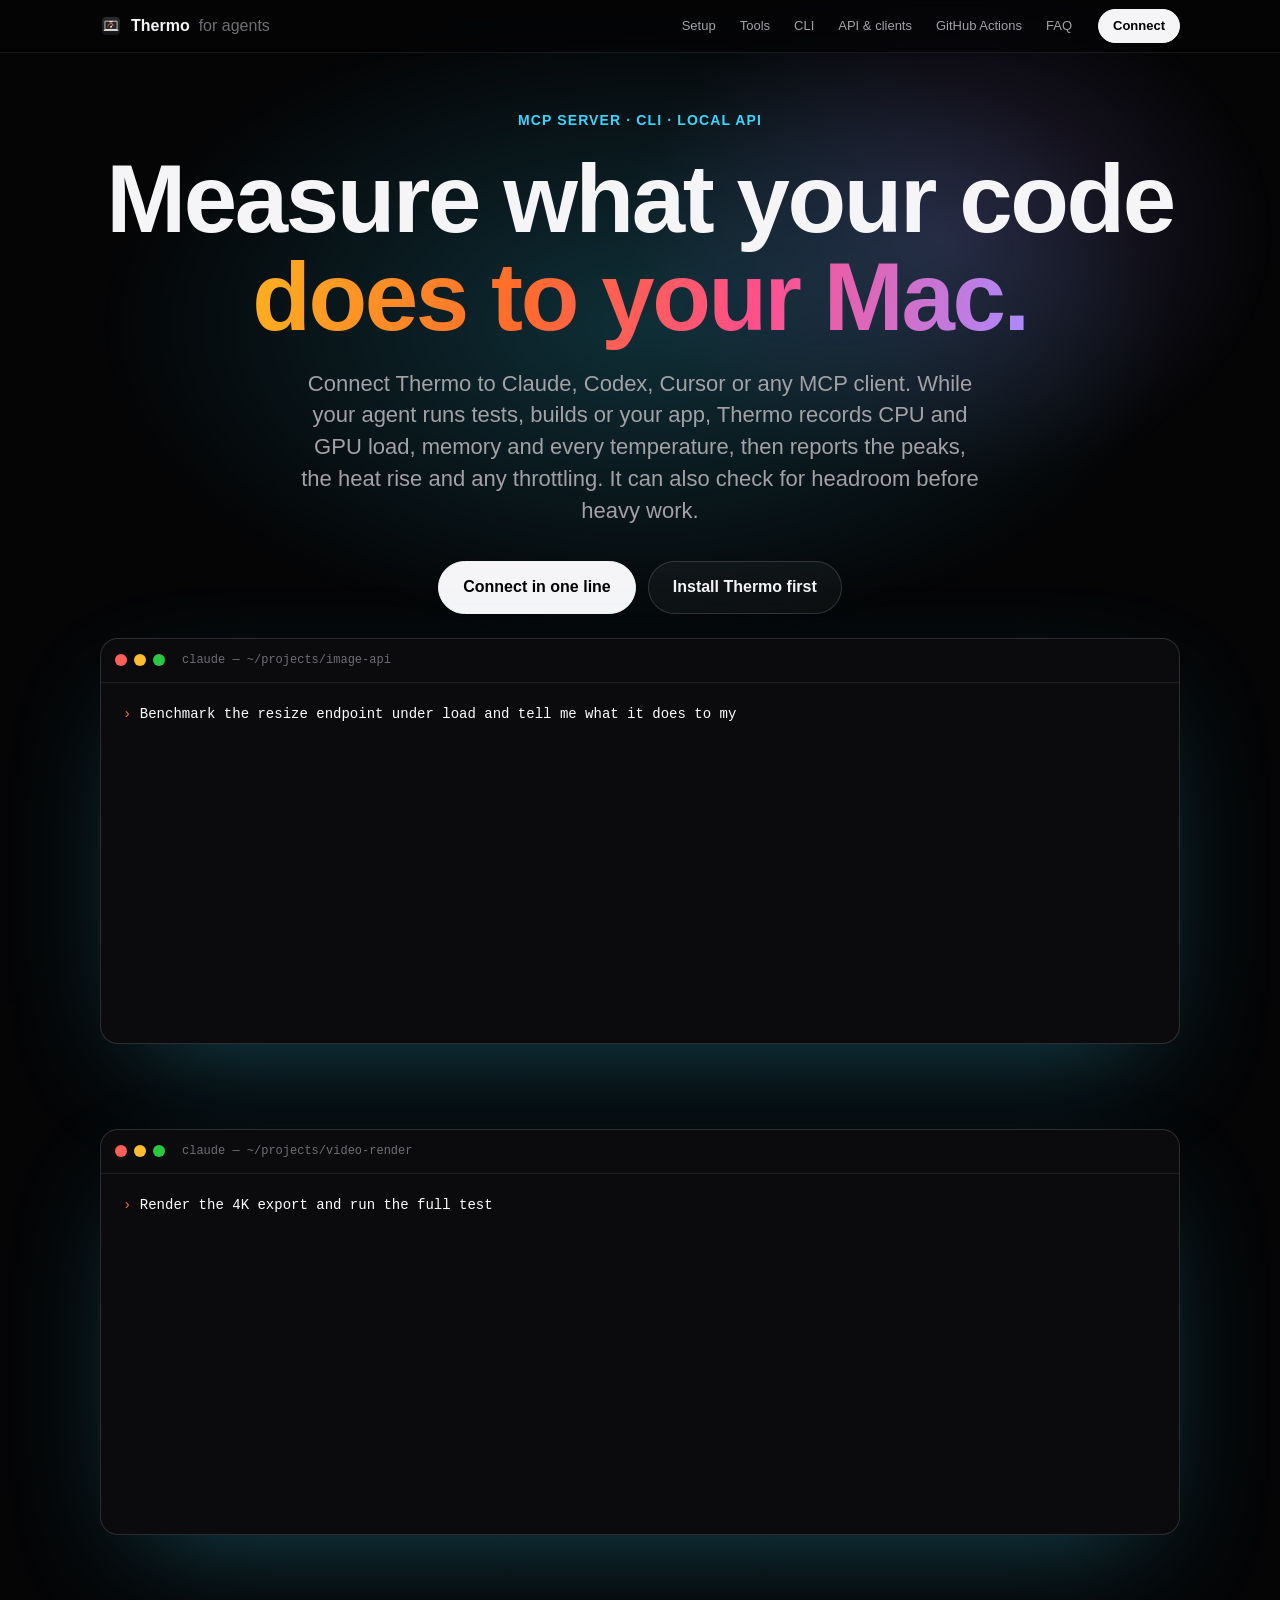
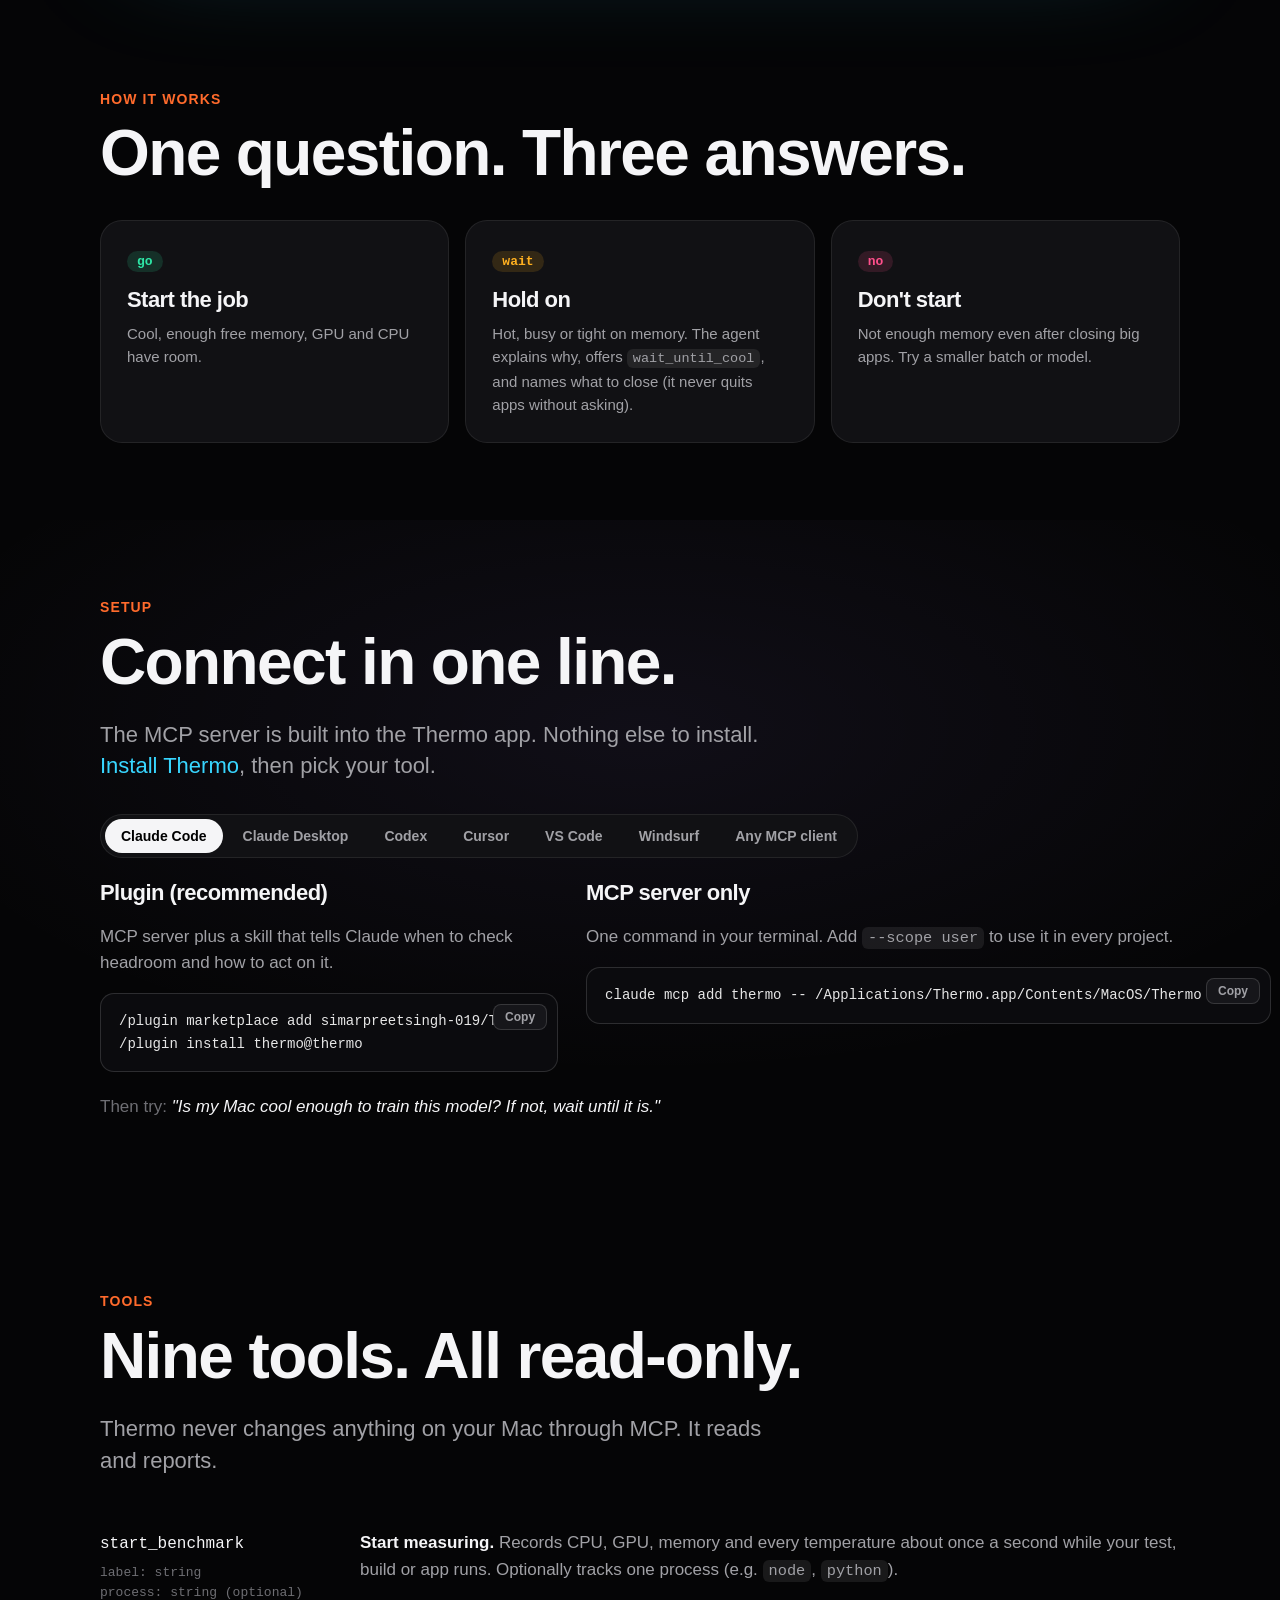
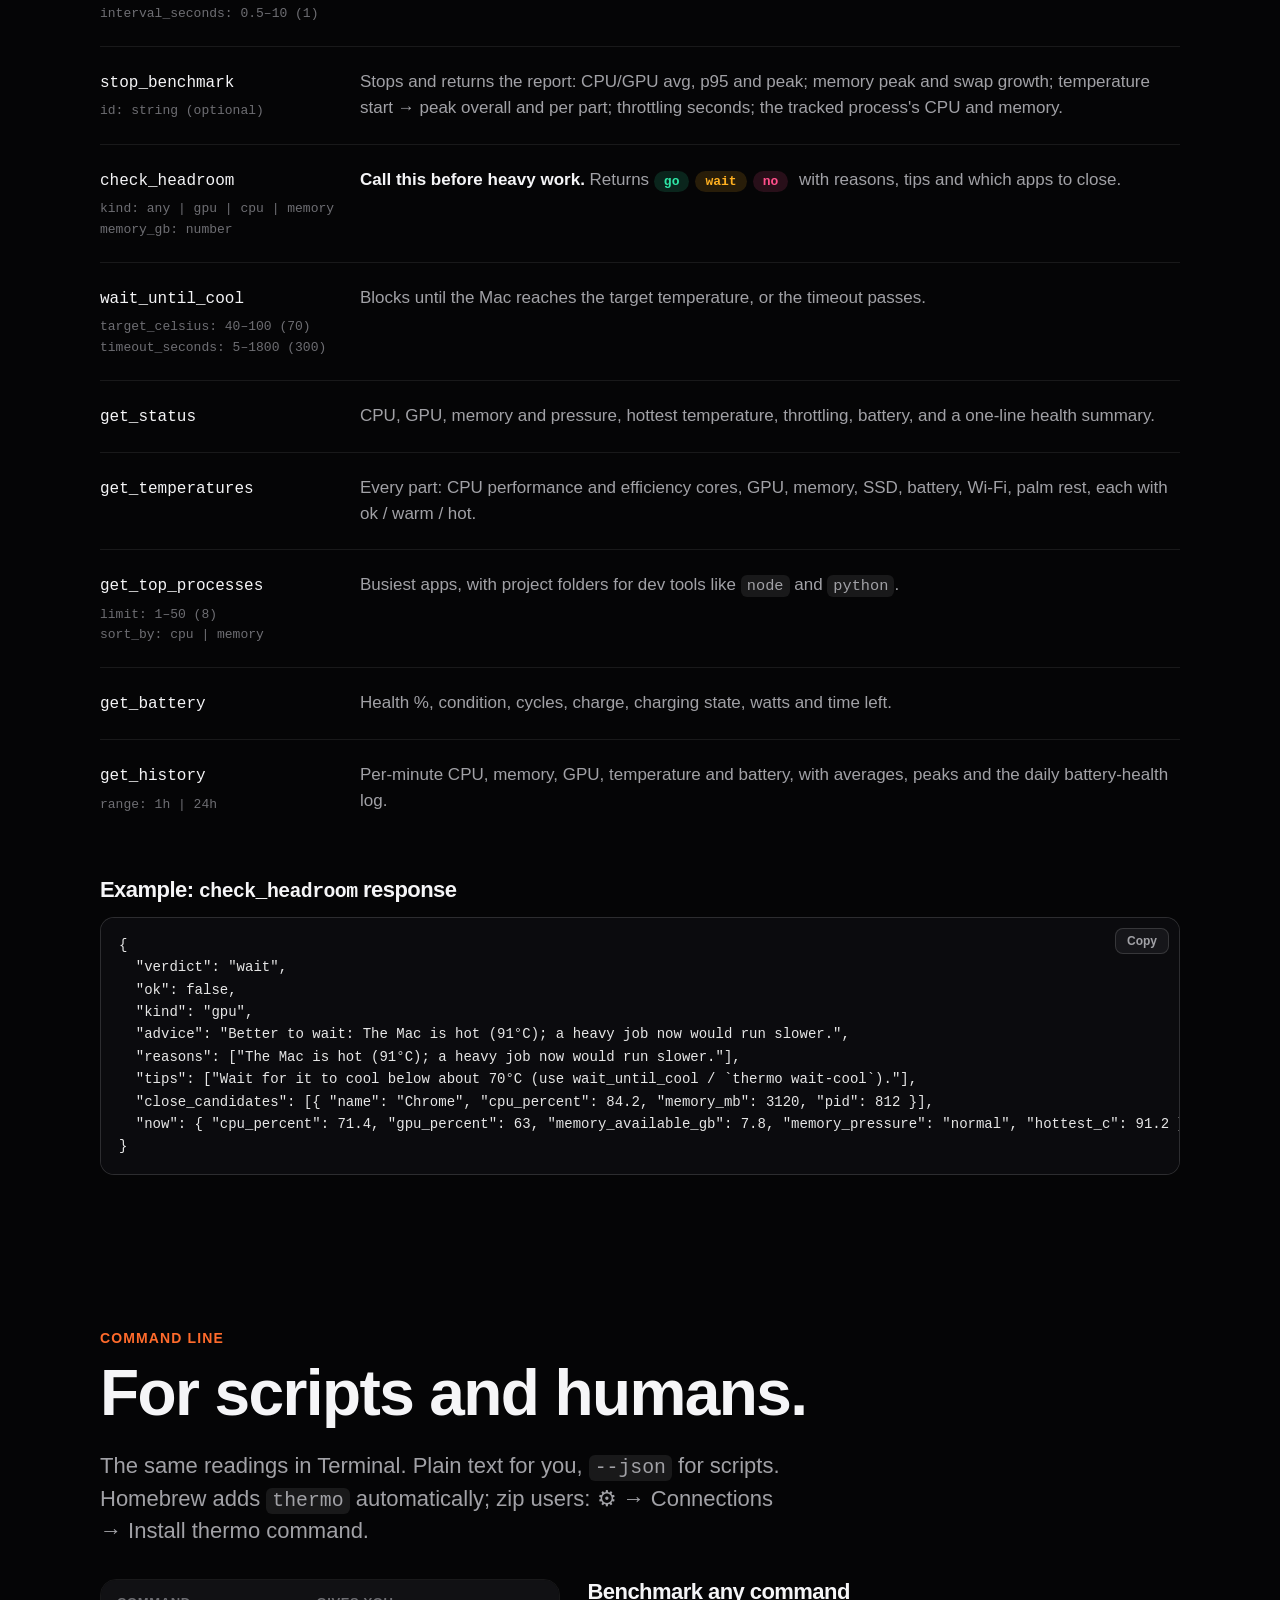
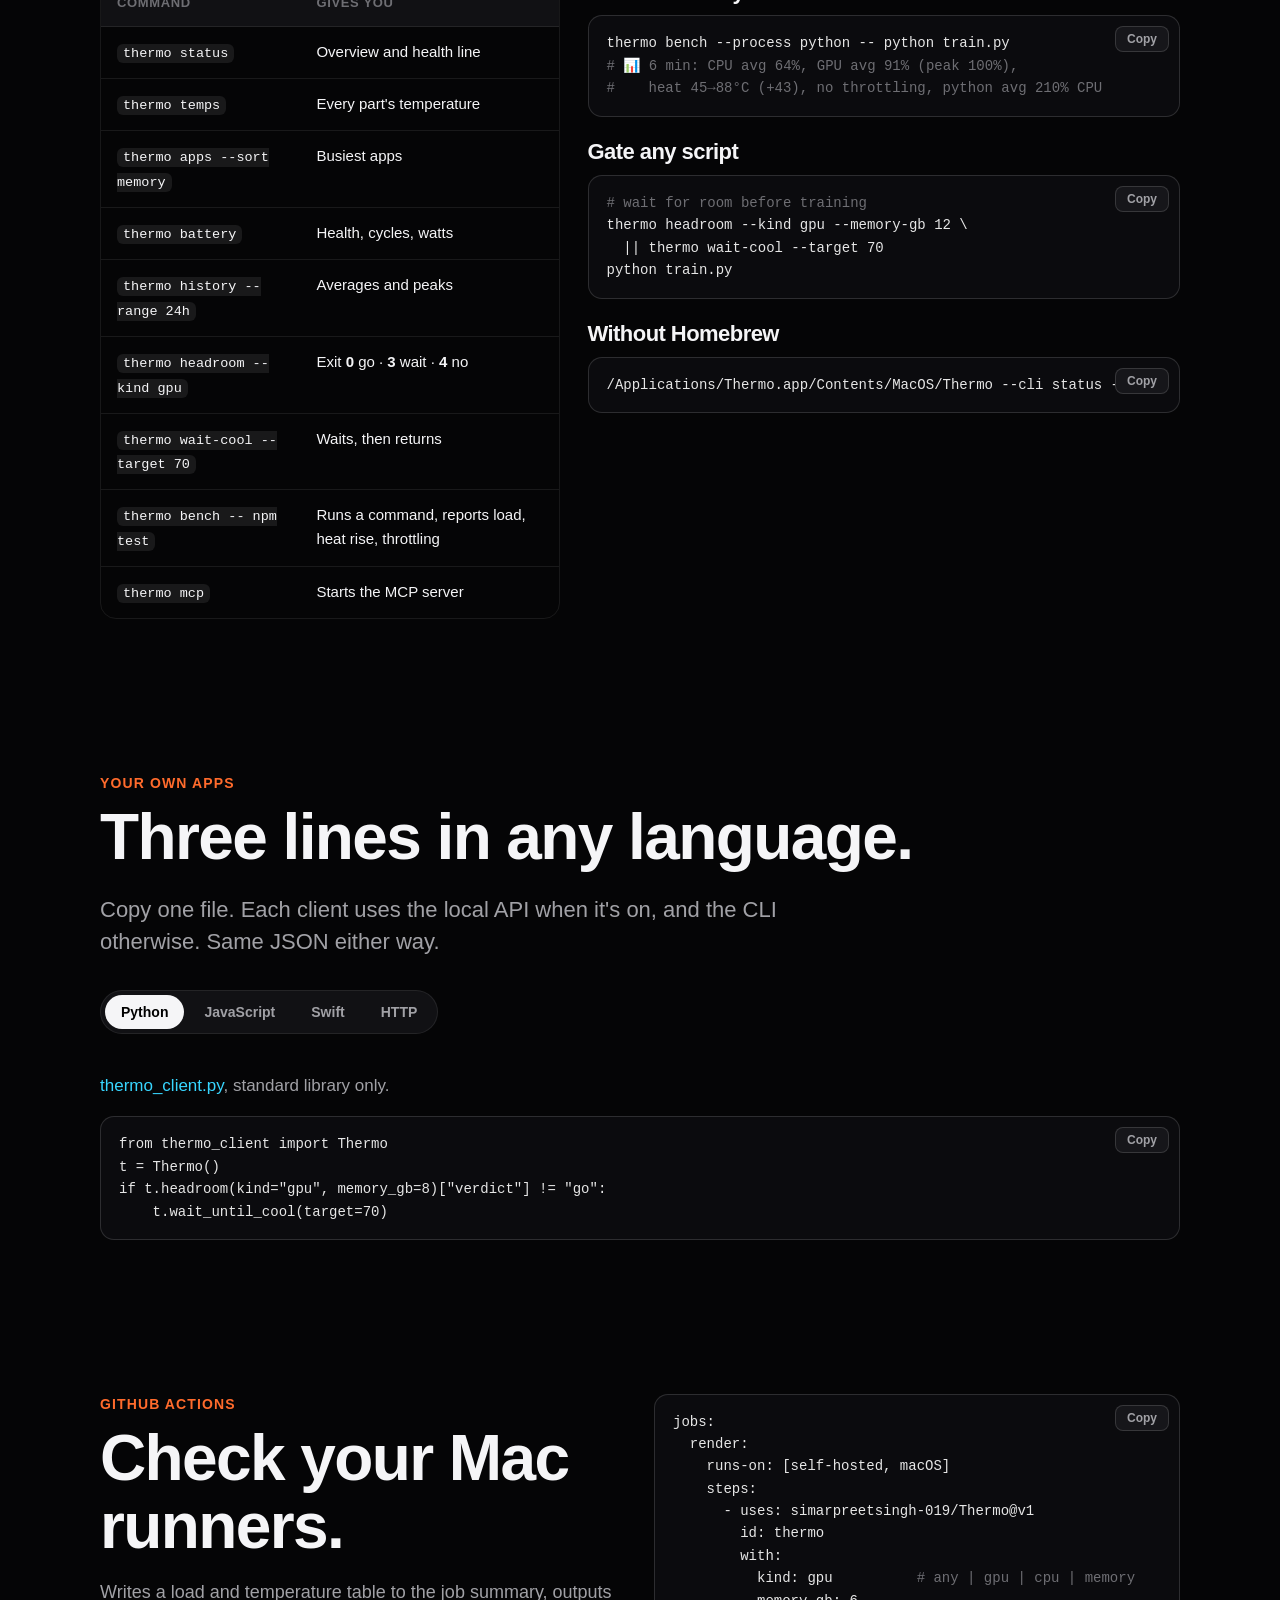
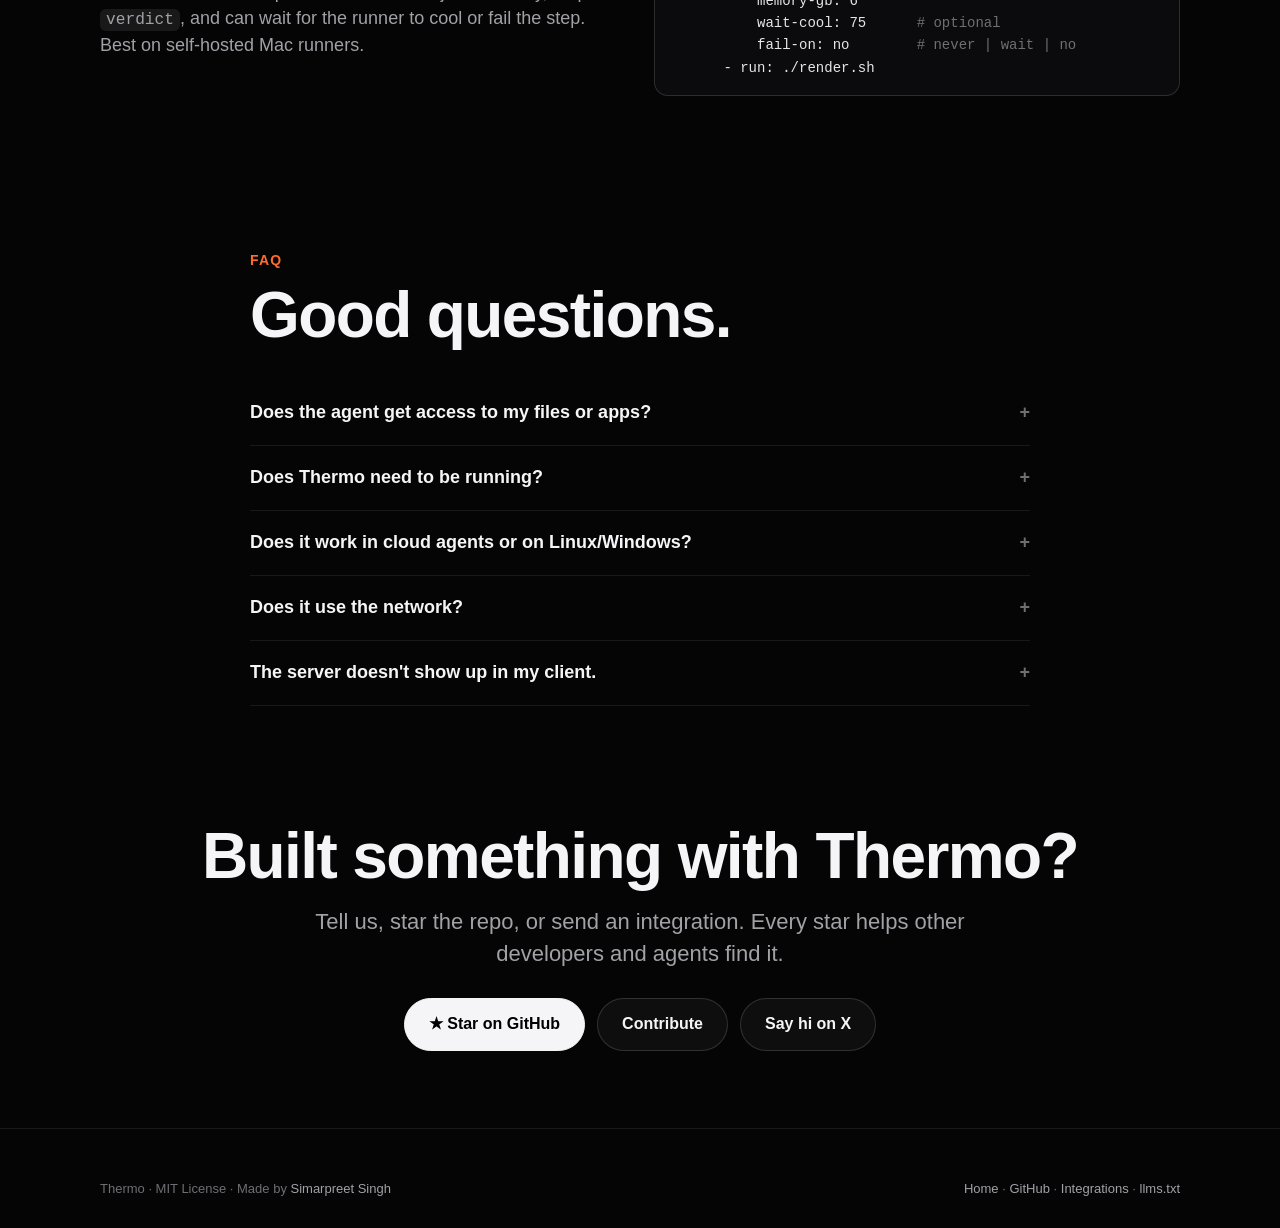
==== docs/agents.html @ e2b86467 "Benchmarking: thermo bench and MCP start/stop_benchmark; tighter site spacing; creator photo Co-Auth" ====
<!doctype html>
<html lang="en">
<head>
<meta charset="utf-8">
<meta name="viewport" content="width=device-width, initial-scale=1">
<title>Thermo MCP server: benchmark CPU, GPU and temperature from your AI agent</title>
<meta name="description" content="Connect Claude Code, Claude Desktop, Codex, Cursor, VS Code or any MCP client to Thermo. Agents check headroom before heavy jobs, wait for the Mac to cool, and read temperatures, processes, battery and history. Plus CLI, local API, clients and a GitHub Action.">
<meta name="keywords" content="mcp server mac, mac temperature mcp, claude code mcp macos, codex mcp, cursor mcp, ai agent gpu headroom, check mac temperature api, macos system monitor api, thermo mcp">
<meta name="theme-color" content="#050506">
<link rel="canonical" href="https://simarpreetsingh-019.github.io/Thermo/agents.html">
<link rel="icon" href="icon.png">
<meta property="og:title" content="Thermo for AI agents: an MCP server for your Mac's heat and load">
<meta property="og:description" content="One line to connect Claude, Codex, Cursor or any MCP client. Agents check headroom before heavy work and wait for the Mac to cool.">
<meta property="og:url" content="https://simarpreetsingh-019.github.io/Thermo/agents.html">
<meta property="og:image" content="https://simarpreetsingh-019.github.io/Thermo/icon.png">
<script type="application/ld+json">
{"@context":"https://schema.org","@type":"TechArticle","headline":"Connect AI agents to Thermo (MCP server for macOS)",
 "about":"Thermo MCP server: check_headroom, wait_until_cool, get_status, get_temperatures, get_top_processes, get_battery, get_history",
 "author":{"@type":"Person","name":"Simarpreet Singh"},"url":"https://simarpreetsingh-019.github.io/Thermo/agents.html"}
</script>
<link rel="stylesheet" href="style.css">
<style>
  .split{display:grid;grid-template-columns:1fr 1fr;gap:28px;align-items:start}
  @media (max-width:900px){.split{grid-template-columns:1fr}}
  .tool{display:grid;grid-template-columns:240px 1fr;gap:20px;padding:22px 0;border-bottom:1px solid var(--line)}
  .tool:last-child{border-bottom:0}
  .tool code.n{font-size:16px;color:var(--fg);background:none;padding:0}
  .tool .args{color:var(--dim);font-size:13px;margin-top:6px;font-family:ui-monospace,Menlo,monospace}
  .tool p{margin:0;color:var(--mut)}
  @media (max-width:700px){.tool{grid-template-columns:1fr;gap:6px}}
  .flow{display:grid;grid-template-columns:repeat(3,1fr);gap:16px}
  @media (max-width:800px){.flow{grid-template-columns:1fr}}
  .flow .card .big{font-size:56px}
  .verdict{display:inline-block;font:700 13px ui-monospace,Menlo,monospace;padding:3px 10px;border-radius:99px;margin-right:6px}
  .v-go{background:rgba(46,230,166,.14);color:var(--cool)}.v-wait{background:rgba(255,176,32,.14);color:var(--warm)}.v-no{background:rgba(255,79,139,.14);color:var(--pink)}
  .faq details{border-bottom:1px solid var(--line);padding:18px 0}
  .faq summary{cursor:pointer;font-weight:600;font-size:18px;list-style:none}
  .faq summary::after{content:"+";float:right;color:var(--dim)}
  .faq details[open] summary::after{content:"–"}
  .faq p{color:var(--mut);margin:10px 0 0}
</style>
</head>
<body>

<nav><div class="wrap">
  <a class="brand" href="./"><img src="icon.png" alt="">Thermo <span style="color:var(--dim);font-weight:500">for agents</span></a>
  <div class="links">
    <a href="#setup">Setup</a><a href="#tools">Tools</a><a href="#cli">CLI</a><a href="#api">API &amp; clients</a><a href="#actions">GitHub Actions</a><a href="#faq">FAQ</a>
  </div>
  <a class="btn primary cta" href="#setup">Connect</a>
</div></nav>

<section class="hero center">
  <div class="glow" style="background:radial-gradient(closest-side,rgba(56,214,255,.2),transparent 70%),radial-gradient(closest-side at 70% 40%,rgba(169,139,255,.2),transparent 70%)"></div>
  <div class="wrap">
    <div class="eyebrow" style="color:var(--cyan)">MCP server · CLI · Local API</div>
    <h1>Measure what your code<br><span class="grad">does to your Mac.</span></h1>
    <p class="lede">Connect Thermo to Claude, Codex, Cursor or any MCP client. While your agent runs tests, builds or your app, Thermo records CPU and GPU load, memory and every temperature, then reports the peaks, the heat rise and any throttling. It can also check for headroom before heavy work.</p>
    <div class="btns">
      <a class="btn primary" href="#setup">Connect in one line</a>
      <a class="btn" href="./#install">Install Thermo first</a>
    </div>
  </div>
</section>

<section style="padding-top:8px">
  <div class="wrap">
    <div class="term rv">
      <div class="bar"><i></i><i></i><i></i><span>claude — ~/projects/image-api</span></div>
      <div class="body" data-script='[
        ["u","Benchmark the resize endpoint under load and tell me what it does to my Mac",700],
        ["fn","⏺ thermo · start_benchmark(label: \"load test\", process: \"node\")",700],
        ["ok","  ✓ recording · id 7f3a9c21",500],
        ["fn","⏺ Bash · npx autocannon -c 50 -d 30 localhost:3000/resize",1700],
        ["c","     31,204 requests in 30 s · p99 latency 212 ms",600],
        ["fn","⏺ thermo · stop_benchmark(id: \"7f3a9c21\")",800],
        ["wait","  📊 31 s: CPU avg 71% (peak 96%), GPU avg 4%, heat 48→93°C (+45), throttled for 9 s, node avg 388% CPU",900],
        ["a","The endpoint is CPU-bound: node used ~3.9 cores and the Mac hit 93°C, throttling for the last 9 s, which explains the p99 jump. Want me to move the resize to a worker pool and re-run the benchmark to compare?",400]
      ]'></div>
    </div>
  </div>
</section>

<section style="padding-top:8px">
  <div class="wrap">
    <div class="term rv">
      <div class="bar"><i></i><i></i><i></i><span>claude — ~/projects/video-render</span></div>
      <div class="body" data-script='[
        ["u","Render the 4K export and run the full test suite",700],
        ["fn","⏺ thermo · check_headroom(kind: \"gpu\")",900],
        ["wait","  ⏳ wait — The GPU is already 92% busy. The Mac is hot (88°C).",500],
        ["c","     tips: Wait for it to cool below about 70°C · Closing Blender would help (180% CPU)",900],
        ["a","Blender is still using the GPU and your Mac is hot. I will run the tests first (CPU only), then render once it cools.",900],
        ["fn","⏺ thermo · check_headroom(kind: \"cpu\")",700],
        ["ok","  ✓ go — The Mac has room for a heavy cpu job.",600],
        ["a","Running tests… 412 passed.",900],
        ["fn","⏺ thermo · wait_until_cool(target_celsius: 72, timeout_seconds: 600)",1500],
        ["ok","  ✓ Cooled to 71°C after 2m 08s",500],
        ["a","Cool enough now. Starting the 4K render.",400]
      ]'></div>
    </div>
  </div>
</section>

<section>
  <div class="wrap">
    <div class="sec-head rv">
      <div class="eyebrow">How it works</div>
      <h2>One question. Three answers.</h2>
    </div>
    <div class="flow">
      <div class="card rv"><span class="verdict v-go">go</span><h3 style="margin-top:14px">Start the job</h3><p>Cool, enough free memory, GPU and CPU have room.</p></div>
      <div class="card rv"><span class="verdict v-wait">wait</span><h3 style="margin-top:14px">Hold on</h3><p>Hot, busy or tight on memory. The agent explains why, offers <code>wait_until_cool</code>, and names what to close (it never quits apps without asking).</p></div>
      <div class="card rv"><span class="verdict v-no">no</span><h3 style="margin-top:14px">Don't start</h3><p>Not enough memory even after closing big apps. Try a smaller batch or model.</p></div>
    </div>
  </div>
</section>

<section id="setup" style="background:radial-gradient(60% 50% at 50% 30%,rgba(169,139,255,.07),transparent)">
  <div class="wrap">
    <div class="sec-head rv">
      <div class="eyebrow">Setup</div>
      <h2>Connect in one line.</h2>
      <p class="lede">The MCP server is built into the Thermo app. Nothing else to install. <a href="./#install">Install Thermo</a>, then pick your tool.</p>
    </div>
    <div class="rv">
      <div class="seg" data-group="mcp">
        <button aria-selected="true" data-t="cc">Claude Code</button><button aria-selected="false" data-t="cd">Claude Desktop</button><button aria-selected="false" data-t="codex">Codex</button><button aria-selected="false" data-t="cursor">Cursor</button><button aria-selected="false" data-t="vscode">VS Code</button><button aria-selected="false" data-t="ws">Windsurf</button><button aria-selected="false" data-t="any">Any MCP client</button>
      </div>
      <div class="pane on" data-group="mcp" data-t="cc">
        <div class="split">
          <div><h3>Plugin (recommended)</h3><p>MCP server plus a skill that tells Claude when to check headroom and how to act on it.</p>
<pre>/plugin marketplace add simarpreetsingh-019/Thermo
/plugin install thermo@thermo</pre></div>
          <div><h3>MCP server only</h3><p>One command in your terminal. Add <code>--scope user</code> to use it in every project.</p>
<pre>claude mcp add thermo -- /Applications/Thermo.app/Contents/MacOS/Thermo --mcp</pre></div>
        </div>
      </div>
      <div class="pane" data-group="mcp" data-t="cd">
        <p>Settings → Developer → <b>Edit Config</b>, add this to <code>claude_desktop_config.json</code>, then restart Claude.</p>
<pre>{
  "mcpServers": {
    "thermo": { "command": "/Applications/Thermo.app/Contents/MacOS/Thermo", "args": ["--mcp"] }
  }
}</pre>
      </div>
      <div class="pane" data-group="mcp" data-t="codex">
<pre>codex mcp add thermo -- /Applications/Thermo.app/Contents/MacOS/Thermo --mcp</pre>
        <p>Or in <code>~/.codex/config.toml</code>:</p>
<pre>[mcp_servers.thermo]
command = "/Applications/Thermo.app/Contents/MacOS/Thermo"
args = ["--mcp"]</pre>
        <p>Optional: copy the <a href="https://github.com/simarpreetsingh-019/Thermo/tree/main/plugins/thermo/skills/thermo">Thermo skill</a> to <code>~/.codex/skills/thermo/</code>, or paste the <a href="https://github.com/simarpreetsingh-019/Thermo/blob/main/integrations/codex/AGENTS.md">AGENTS.md snippet</a> into your project.</p>
      </div>
      <div class="pane" data-group="mcp" data-t="cursor">
        <p>Add to <code>~/.cursor/mcp.json</code> (all projects) or <code>.cursor/mcp.json</code> (one project):</p>
<pre>{
  "mcpServers": {
    "thermo": { "command": "/Applications/Thermo.app/Contents/MacOS/Thermo", "args": ["--mcp"] }
  }
}</pre>
        <p>Optional rule: save <a href="https://github.com/simarpreetsingh-019/Thermo/blob/main/integrations/cursor/thermo.mdc">thermo.mdc</a> into <code>.cursor/rules/</code>.</p>
      </div>
      <div class="pane" data-group="mcp" data-t="vscode">
        <p>GitHub Copilot agent mode. Add <code>.vscode/mcp.json</code>:</p>
<pre>{
  "servers": {
    "thermo": { "command": "/Applications/Thermo.app/Contents/MacOS/Thermo", "args": ["--mcp"] }
  }
}</pre>
      </div>
      <div class="pane" data-group="mcp" data-t="ws">
        <p>Windsurf → Settings → Cascade → MCP servers → <b>View raw config</b> (<code>~/.codeium/windsurf/mcp_config.json</code>):</p>
<pre>{
  "mcpServers": {
    "thermo": { "command": "/Applications/Thermo.app/Contents/MacOS/Thermo", "args": ["--mcp"] }
  }
}</pre>
      </div>
      <div class="pane" data-group="mcp" data-t="any">
        <div class="tbl"><table>
          <tr><th>Setting</th><th>Value</th></tr>
          <tr><td>Transport</td><td><code>stdio</code></td></tr>
          <tr><td>Command</td><td><code>/Applications/Thermo.app/Contents/MacOS/Thermo</code></td></tr>
          <tr><td>Arguments</td><td><code>["--mcp"]</code></td></tr>
          <tr><td>Installed in ~/Applications?</td><td><code>~/Applications/Thermo.app/Contents/MacOS/Thermo</code></td></tr>
        </table></div>
        <p>Works with Zed, Cline, Continue, Goose, LM Studio and any client that speaks MCP.</p>
      </div>
      <p style="margin-top:22px;color:var(--dim)">Then try: <i style="color:var(--fg)">"Is my Mac cool enough to train this model? If not, wait until it is."</i></p>
    </div>
  </div>
</section>

<section id="tools">
  <div class="wrap">
    <div class="sec-head rv">
      <div class="eyebrow">Tools</div>
      <h2>Nine tools. All read-only.</h2>
      <p class="lede">Thermo never changes anything on your Mac through MCP. It reads and reports.</p>
    </div>
    <div class="rv">
      <div class="tool"><div><code class="n">start_benchmark</code><div class="args">label: string<br>process: string (optional)<br>interval_seconds: 0.5–10 (1)</div></div><p><b style="color:var(--fg)">Start measuring.</b> Records CPU, GPU, memory and every temperature about once a second while your test, build or app runs. Optionally tracks one process (e.g. <code>node</code>, <code>python</code>).</p></div>
      <div class="tool"><div><code class="n">stop_benchmark</code><div class="args">id: string (optional)</div></div><p>Stops and returns the report: CPU/GPU avg, p95 and peak; memory peak and swap growth; temperature start → peak overall and per part; throttling seconds; the tracked process's CPU and memory.</p></div>
      <div class="tool"><div><code class="n">check_headroom</code><div class="args">kind: any | gpu | cpu | memory<br>memory_gb: number</div></div><p><b style="color:var(--fg)">Call this before heavy work.</b> Returns <span class="verdict v-go">go</span><span class="verdict v-wait">wait</span><span class="verdict v-no">no</span> with reasons, tips and which apps to close.</p></div>
      <div class="tool"><div><code class="n">wait_until_cool</code><div class="args">target_celsius: 40–100 (70)<br>timeout_seconds: 5–1800 (300)</div></div><p>Blocks until the Mac reaches the target temperature, or the timeout passes.</p></div>
      <div class="tool"><div><code class="n">get_status</code></div><p>CPU, GPU, memory and pressure, hottest temperature, throttling, battery, and a one-line health summary.</p></div>
      <div class="tool"><div><code class="n">get_temperatures</code></div><p>Every part: CPU performance and efficiency cores, GPU, memory, SSD, battery, Wi-Fi, palm rest, each with ok / warm / hot.</p></div>
      <div class="tool"><div><code class="n">get_top_processes</code><div class="args">limit: 1–50 (8)<br>sort_by: cpu | memory</div></div><p>Busiest apps, with project folders for dev tools like <code>node</code> and <code>python</code>.</p></div>
      <div class="tool"><div><code class="n">get_battery</code></div><p>Health %, condition, cycles, charge, charging state, watts and time left.</p></div>
      <div class="tool"><div><code class="n">get_history</code><div class="args">range: 1h | 24h</div></div><p>Per-minute CPU, memory, GPU, temperature and battery, with averages, peaks and the daily battery-health log.</p></div>
    </div>
    <h3 style="margin:40px 0 12px" class="rv">Example: <code>check_headroom</code> response</h3>
<pre class="rv">{
  "verdict": "wait",
  "ok": false,
  "kind": "gpu",
  "advice": "Better to wait: The Mac is hot (91°C); a heavy job now would run slower.",
  "reasons": ["The Mac is hot (91°C); a heavy job now would run slower."],
  "tips": ["Wait for it to cool below about 70°C (use wait_until_cool / `thermo wait-cool`)."],
  "close_candidates": [{ "name": "Chrome", "cpu_percent": 84.2, "memory_mb": 3120, "pid": 812 }],
  "now": { "cpu_percent": 71.4, "gpu_percent": 63, "memory_available_gb": 7.8, "memory_pressure": "normal", "hottest_c": 91.2 }
}</pre>
  </div>
</section>

<section id="cli">
  <div class="wrap">
    <div class="sec-head rv">
      <div class="eyebrow">Command line</div>
      <h2>For scripts and humans.</h2>
      <p class="lede">The same readings in Terminal. Plain text for you, <code>--json</code> for scripts. Homebrew adds <code>thermo</code> automatically; zip users: ⚙ → Connections → Install thermo command.</p>
    </div>
    <div class="split rv">
      <div class="tbl"><table>
        <tr><th>Command</th><th>Gives you</th></tr>
        <tr><td><code>thermo status</code></td><td>Overview and health line</td></tr>
        <tr><td><code>thermo temps</code></td><td>Every part's temperature</td></tr>
        <tr><td><code>thermo apps --sort memory</code></td><td>Busiest apps</td></tr>
        <tr><td><code>thermo battery</code></td><td>Health, cycles, watts</td></tr>
        <tr><td><code>thermo history --range 24h</code></td><td>Averages and peaks</td></tr>
        <tr><td><code>thermo headroom --kind gpu</code></td><td>Exit <b>0</b> go · <b>3</b> wait · <b>4</b> no</td></tr>
        <tr><td><code>thermo wait-cool --target 70</code></td><td>Waits, then returns</td></tr>
        <tr><td><code>thermo bench -- npm test</code></td><td>Runs a command, reports load, heat rise, throttling</td></tr>
        <tr><td><code>thermo mcp</code></td><td>Starts the MCP server</td></tr>
      </table></div>
      <div>
        <h3 style="margin-bottom:10px">Benchmark any command</h3>
<pre>thermo bench --process python -- python train.py
<span class="c"># 📊 6 min: CPU avg 64%, GPU avg 91% (peak 100%),
#    heat 45→88°C (+43), no throttling, python avg 210% CPU</span></pre>
        <h3 style="margin:22px 0 10px">Gate any script</h3>
<pre><span class="c"># wait for room before training</span>
thermo headroom --kind gpu --memory-gb 12 \
  || thermo wait-cool --target 70
python train.py</pre>
        <h3 style="margin:22px 0 10px">Without Homebrew</h3>
<pre>/Applications/Thermo.app/Contents/MacOS/Thermo --cli status --json</pre>
      </div>
    </div>
  </div>
</section>

<section id="api">
  <div class="wrap">
    <div class="sec-head rv">
      <div class="eyebrow">Your own apps</div>
      <h2>Three lines in any language.</h2>
      <p class="lede">Copy one file. Each client uses the local API when it's on, and the CLI otherwise. Same JSON either way.</p>
    </div>
    <div class="rv">
      <div class="seg" data-group="lang"><button aria-selected="true" data-t="py">Python</button><button aria-selected="false" data-t="js">JavaScript</button><button aria-selected="false" data-t="sw">Swift</button><button aria-selected="false" data-t="http">HTTP</button></div>
      <div class="pane on" data-group="lang" data-t="py"><p><a href="https://github.com/simarpreetsingh-019/Thermo/blob/main/clients/thermo_client.py">thermo_client.py</a>, standard library only.</p>
<pre>from thermo_client import Thermo
t = Thermo()
if t.headroom(kind="gpu", memory_gb=8)["verdict"] != "go":
    t.wait_until_cool(target=70)</pre></div>
      <div class="pane" data-group="lang" data-t="js"><p><a href="https://github.com/simarpreetsingh-019/Thermo/blob/main/clients/thermo.mjs">thermo.mjs</a>, Node 18+, no dependencies.</p>
<pre>import { Thermo } from "./thermo.mjs";
const t = new Thermo();
if ((await t.headroom({ kind: "gpu", memoryGb: 8 })).verdict !== "go")
  await t.waitUntilCool({ target: 70 });</pre></div>
      <div class="pane" data-group="lang" data-t="sw"><p><a href="https://github.com/simarpreetsingh-019/Thermo/blob/main/clients/Thermo.swift">Thermo.swift</a>, Foundation only.</p>
<pre>let t = ThermoClient()
let h = try await t.headroom(kind: "gpu", memoryGB: 8)
if h["verdict"] as? String != "go" { _ = try await t.waitUntilCool(target: 70) }</pre></div>
      <div class="pane" data-group="lang" data-t="http">
        <p>Turn it on in Thermo: ⚙ → Connections → <b>Local API for other apps</b>. Localhost only, read-only, token-protected; requests from web pages are refused.</p>
<pre>TOKEN=$(python3 -c "import json,os;print(json.load(open(os.path.expanduser('~/Library/Application Support/Thermo/api.json')))['token'])")
curl -H "Authorization: Bearer $TOKEN" "http://127.0.0.1:47615/v1/headroom?kind=gpu&amp;memory_gb=8"</pre>
        <div class="tbl" style="margin-top:16px"><table>
          <tr><th>Endpoint</th><th>Same as</th></tr>
          <tr><td><code>/v1/status</code></td><td><code>get_status</code></td></tr>
          <tr><td><code>/v1/temperatures</code></td><td><code>get_temperatures</code></td></tr>
          <tr><td><code>/v1/processes?limit=8&amp;sort=cpu</code></td><td><code>get_top_processes</code></td></tr>
          <tr><td><code>/v1/battery</code></td><td><code>get_battery</code></td></tr>
          <tr><td><code>/v1/history?range=24h</code></td><td><code>get_history</code></td></tr>
          <tr><td><code>/v1/headroom?kind=gpu&amp;memory_gb=8</code></td><td><code>check_headroom</code></td></tr>
        </table></div>
      </div>
    </div>
  </div>
</section>

<section id="actions">
  <div class="wrap split">
    <div class="rv">
      <div class="eyebrow">GitHub Actions</div>
      <h2 style="margin:10px 0 18px">Check your Mac runners.</h2>
      <p class="lede" style="font-size:18px">Writes a load and temperature table to the job summary, outputs <code>verdict</code>, and can wait for the runner to cool or fail the step. Best on self-hosted Mac runners.</p>
    </div>
<pre class="rv">jobs:
  render:
    runs-on: [self-hosted, macOS]
    steps:
      - uses: simarpreetsingh-019/Thermo@v1
        id: thermo
        with:
          kind: gpu          <span class="c"># any | gpu | cpu | memory</span>
          memory-gb: 6
          wait-cool: 75      <span class="c"># optional</span>
          fail-on: no        <span class="c"># never | wait | no</span>
      - run: ./render.sh</pre>
  </div>
</section>

<section id="faq">
  <div class="wrap faq" style="max-width:820px">
    <div class="sec-head rv"><div class="eyebrow">FAQ</div><h2>Good questions.</h2></div>
    <details class="rv"><summary>Does the agent get access to my files or apps?</summary><p>No. All seven tools are read-only system readings. Thermo can't open, change or quit anything through MCP. App names and project folder names are included in process lists; turn that off in ⚙ → Connections → Share app names.</p></details>
    <details class="rv"><summary>Does Thermo need to be running?</summary><p>No. The MCP server and CLI take their own readings. The Thermo app is only needed for the local HTTP API and for recording history.</p></details>
    <details class="rv"><summary>Does it work in cloud agents or on Linux/Windows?</summary><p>Not yet: Thermo reads Mac hardware, so it runs where your Mac is. Windows and Linux support is next on the roadmap.</p></details>
    <details class="rv"><summary>Does it use the network?</summary><p>No. MCP and the CLI talk over standard input/output only. The optional API listens on 127.0.0.1, never on your network.</p></details>
    <details class="rv"><summary>The server doesn't show up in my client.</summary><p>Check the path exists: <code>ls /Applications/Thermo.app/Contents/MacOS/Thermo</code>. Run <code>thermo status</code> to make sure readings work. In Claude Code, <code>claude mcp list</code> should show <b>thermo ✔ Connected</b>. Still stuck? <a href="https://github.com/simarpreetsingh-019/Thermo/issues/new?template=bug.yml">Open an issue</a>.</p></details>
  </div>
</section>

<section class="center" style="padding-top:40px">
  <div class="wrap rv">
    <h2>Built something with Thermo?</h2>
    <p class="lede" style="margin:16px auto 28px">Tell us, star the repo, or send an integration. Every star helps other developers and agents find it.</p>
    <div class="btns"><a class="btn primary" href="https://github.com/simarpreetsingh-019/Thermo">★ Star on GitHub</a><a class="btn" href="https://github.com/simarpreetsingh-019/Thermo/blob/main/CONTRIBUTING.md">Contribute</a><a class="btn" href="https://x.com/simarpreet_019">Say hi on X</a></div>
  </div>
</section>

<footer><div class="wrap">
  <span>Thermo · MIT License · Made by <a href="https://simarpreetsingh-019.github.io">Simarpreet Singh</a></span>
  <span><a href="./">Home</a> · <a href="https://github.com/simarpreetsingh-019/Thermo">GitHub</a> · <a href="https://github.com/simarpreetsingh-019/Thermo/tree/main/integrations">Integrations</a> · <a href="llms.txt">llms.txt</a></span>
</div></footer>

<script src="site.js"></script>
</body>
</html>
---- docs/style.css ----
/* Thermo site: dark, product-launch style. Shared by index.html and agents.html. */
:root{
  color-scheme:dark;
  --bg:#050506;--bg2:#0b0b0d;--card:#111114;--card2:#16161a;--line:rgba(255,255,255,.08);--line2:rgba(255,255,255,.14);
  --fg:#f5f5f7;--mut:#a1a1a6;--dim:#6e6e73;
  --hot:#ff6b2c;--warm:#ffb020;--cool:#2ee6a6;--cyan:#38d6ff;--violet:#a98bff;--pink:#ff4f8b;
  --grad:linear-gradient(100deg,#ffb020 0%,#ff6b2c 35%,#ff4f8b 65%,#a98bff 100%);
  --r:22px;
}
*{box-sizing:border-box}
html{scroll-behavior:smooth;-webkit-text-size-adjust:100%}
body{margin:0;background:var(--bg);color:var(--fg);font:17px/1.55 -apple-system,BlinkMacSystemFont,"SF Pro Display","SF Pro Text","Inter","Segoe UI",Roboto,sans-serif;-webkit-font-smoothing:antialiased;overflow-x:hidden}
a{color:var(--cyan);text-decoration:none}a:hover{text-decoration:underline}
img{max-width:100%}
.wrap{max-width:1120px;margin:0 auto;padding:0 20px}
.grad{background:var(--grad);-webkit-background-clip:text;background-clip:text;color:transparent}
.eyebrow{font-size:14px;font-weight:600;letter-spacing:.08em;text-transform:uppercase;color:var(--hot)}
h1,h2,h3{letter-spacing:-.025em;margin:0}
h1{font-size:clamp(44px,8vw,96px);line-height:1.02;font-weight:700}
h2{font-size:clamp(34px,5.4vw,64px);line-height:1.06;font-weight:700}
h3{font-size:22px;line-height:1.2;font-weight:650}
.lede{font-size:clamp(18px,2.2vw,22px);color:var(--mut);max-width:680px;line-height:1.45}
.center{text-align:center}.center .lede{margin-left:auto;margin-right:auto}

/* Nav */
nav{position:fixed;inset:0 0 auto;z-index:50;background:rgba(5,5,6,.72);backdrop-filter:saturate(180%) blur(20px);-webkit-backdrop-filter:saturate(180%) blur(20px);border-bottom:1px solid var(--line)}
nav .wrap{display:flex;align-items:center;gap:26px;height:52px}
nav .brand{display:flex;align-items:center;gap:9px;color:var(--fg);font-weight:650;margin-right:auto;font-size:16px}
nav .brand img{width:22px;height:22px;border-radius:6px}
nav .links{display:flex;gap:24px;font-size:13px}
nav .links a{color:var(--mut)}nav .links a:hover{color:var(--fg);text-decoration:none}
nav .cta{font-size:13px;padding:6px 14px}
@media (max-width:760px){nav .links{display:none}}

/* Buttons */
.btn{display:inline-flex;align-items:center;gap:8px;padding:13px 24px;border-radius:999px;font-weight:600;font-size:16px;border:1px solid var(--line2);color:var(--fg);background:rgba(255,255,255,.04);transition:transform .2s,background .2s,border-color .2s}
.btn:hover{text-decoration:none;transform:translateY(-1px);background:rgba(255,255,255,.08)}
.btn.primary{background:var(--fg);color:#000;border-color:var(--fg)}
.btn.primary:hover{background:#fff}
.btn.hot{background:var(--grad);border:0;color:#fff}
.btns{display:flex;gap:12px;flex-wrap:wrap}
.center .btns{justify-content:center}

/* Sections */
section{padding:clamp(44px,6vw,80px) 0;position:relative}
.sec-head{margin-bottom:32px}
.sec-head h2{margin:10px 0 18px}

/* Hero */
.hero{padding-top:110px;padding-bottom:16px;overflow:hidden}
.hero h1{margin:18px 0 22px}
.hero .lede{margin-bottom:34px}
.glow{position:absolute;inset:-20% -10% auto;height:900px;background:radial-gradient(closest-side,rgba(255,107,44,.22),transparent 70%),radial-gradient(closest-side at 70% 40%,rgba(169,139,255,.18),transparent 70%);filter:blur(10px);pointer-events:none;z-index:-1}

/* MacBook mockup */
.mac{position:relative;width:min(980px,100%);margin:48px auto 0;perspective:2000px}
.mac .lid{position:relative;aspect-ratio:16/10.2;border-radius:22px 22px 6px 6px;background:#0d0d0f;padding:1.6%;box-shadow:0 0 0 1px rgba(255,255,255,.12),0 0 0 2px #1d1d20,0 60px 140px -30px rgba(255,107,44,.35),0 40px 80px -20px rgba(0,0,0,.8)}
.mac .screen{position:relative;width:100%;height:100%;border-radius:12px;overflow:hidden;background:
  radial-gradient(120% 90% at 20% 110%,#ff6b2c 0%,transparent 45%),
  radial-gradient(90% 80% at 90% 100%,#a98bff 0%,transparent 50%),
  radial-gradient(80% 60% at 60% 0%,#1d2b52 0%,transparent 70%),#0a0a14}
.mac .base{height:clamp(10px,2vw,20px);margin:0 -5%;background:linear-gradient(#cfd0d4,#8d8e93);border-radius:0 0 18px 18px;position:relative}
.mac .base::after{content:"";position:absolute;left:50%;top:0;width:16%;height:45%;transform:translateX(-50%);background:linear-gradient(#a9aab0,#c4c5ca);border-radius:0 0 10px 10px}
.menubar{position:absolute;inset:0 0 auto;height:4.2%;min-height:16px;background:rgba(0,0,0,.28);backdrop-filter:blur(12px);display:flex;align-items:center;justify-content:space-between;padding:0 2.2%;font-size:clamp(7px,1.05vw,12px);color:rgba(255,255,255,.85);z-index:2}
.menubar span{margin-right:1.6em}
.notch{position:absolute;left:50%;top:0;transform:translateX(-50%);width:15%;height:4.6%;min-height:17px;background:#000;border-radius:0 0 12px 12px;z-index:3}

/* Thermo HUD around the notch */
.hud{position:absolute;left:50%;top:0;transform:translateX(-50%);height:4.6%;min-height:17px;width:33%;background:#000;border-radius:0 0 16px 16px;z-index:4;display:flex;align-items:center;justify-content:space-between;padding:0 1.2%;transition:width .6s cubic-bezier(.2,.9,.25,1.15),height .6s cubic-bezier(.2,.9,.25,1.15),border-radius .5s;overflow:hidden;cursor:pointer;box-shadow:0 10px 40px rgba(0,0,0,.6)}
.hud .side{display:flex;gap:6%;align-items:center;height:100%;width:30%}
.hud .side.r{justify-content:flex-end}
.ring{--v:40;--c:var(--cyan);width:clamp(11px,1.9vw,22px);aspect-ratio:1;border-radius:50%;background:conic-gradient(var(--c) calc(var(--v)*1%),rgba(255,255,255,.12) 0);display:grid;place-items:center;position:relative;filter:drop-shadow(0 0 6px var(--c))}
.ring::after{content:"";position:absolute;inset:18%;border-radius:50%;background:#000}
.hud .t{font:600 clamp(7px,1.05vw,12px)/1 ui-rounded,-apple-system,sans-serif;color:var(--cool);font-variant-numeric:tabular-nums}
.hud .panel{position:absolute;inset:0;padding:6.5% 4% 4%;opacity:0;transition:opacity .3s;pointer-events:none}
.hud.open{width:52%;height:46%;border-radius:0 0 26px 26px}
.hud.open .side{opacity:0}
.hud.open .panel{opacity:1;transition-delay:.25s}
.panel .tabs{display:flex;gap:4%;font-size:clamp(6px,.95vw,11px);font-weight:600;color:var(--mut);margin-bottom:5%}
.panel .tabs b{color:#fff;background:rgba(255,255,255,.14);padding:.3em .9em;border-radius:99px}
.panel .tabs span{padding:.3em 0}
.panel .row{display:grid;grid-template-columns:repeat(4,1fr);gap:3%}
.panel .tile{background:rgba(255,255,255,.06);border-radius:10px;padding:7% 8%;font-size:clamp(6px,.9vw,11px);color:var(--mut)}
.panel .tile b{display:block;color:#fff;font:700 clamp(10px,1.8vw,22px)/1.1 ui-rounded,-apple-system,sans-serif;margin:.2em 0;font-variant-numeric:tabular-nums}
.panel .bar{height:4px;border-radius:4px;background:rgba(255,255,255,.12);overflow:hidden;margin-top:.5em}
.panel .bar i{display:block;height:100%;border-radius:4px;background:var(--c,var(--cyan));transition:width .8s}
.panel .health{margin-top:5%;font-size:clamp(6px,.95vw,12px);color:var(--cool);display:flex;align-items:center;gap:.5em}
.panel .health::before{content:"";width:.6em;height:.6em;border-radius:50%;background:var(--cool);box-shadow:0 0 8px var(--cool)}
.mac .caption{text-align:center;color:var(--dim);font-size:13px;margin-top:22px}

/* Stats strip */
.stats{display:grid;grid-template-columns:repeat(4,1fr);gap:1px;background:var(--line);border:1px solid var(--line);border-radius:var(--r);overflow:hidden}
.stats div{background:var(--bg);padding:34px 26px}
.stats b{display:block;font-size:clamp(34px,4.6vw,54px);font-weight:700;letter-spacing:-.03em;line-height:1}
.stats span{color:var(--mut);font-size:15px}
@media (max-width:760px){.stats{grid-template-columns:repeat(2,1fr)}}

/* Bento */
.bento{display:grid;grid-template-columns:repeat(6,1fr);gap:16px}
.tile-b{background:linear-gradient(180deg,var(--card2),var(--card));border:1px solid var(--line);border-radius:var(--r);padding:30px;position:relative;overflow:hidden;min-height:260px;display:flex;flex-direction:column}
.tile-b p{color:var(--mut);margin:10px 0 0;font-size:16px}
.tile-b .k{font-size:13px;font-weight:600;letter-spacing:.06em;text-transform:uppercase;color:var(--dim);margin-bottom:12px}
.s2{grid-column:span 2}.s3{grid-column:span 3}.s4{grid-column:span 4}.s6{grid-column:span 6}
@media (max-width:900px){.bento{grid-template-columns:1fr 1fr}.s2,.s3,.s4,.s6{grid-column:span 2}}
.tile-b .viz{margin-top:auto;padding-top:24px}

/* Temperature list */
.temps{display:grid;grid-template-columns:repeat(2,1fr);gap:10px 26px}
.temps .p{display:grid;grid-template-columns:1fr 90px 52px;align-items:center;gap:12px;font-size:15px;padding:10px 0;border-bottom:1px solid var(--line)}
.temps .p .bar{height:6px;border-radius:6px;background:rgba(255,255,255,.08);overflow:hidden}
.temps .p .bar i{display:block;height:100%;border-radius:6px;transition:width 1.2s cubic-bezier(.2,.8,.2,1)}
.temps .p b{text-align:right;font-variant-numeric:tabular-nums;font-family:ui-rounded,-apple-system,sans-serif}
@media (max-width:700px){.temps{grid-template-columns:1fr}}

/* Big number */
.big{font:700 clamp(64px,9vw,120px)/.9 ui-rounded,-apple-system,sans-serif;letter-spacing:-.04em;font-variant-numeric:tabular-nums}

/* Sparkline */
.spark{width:100%;height:110px;display:block}

/* Video / GIF frame */
.frame{border-radius:var(--r);overflow:hidden;border:1px solid var(--line2);box-shadow:0 40px 120px -40px rgba(169,139,255,.4)}
.frame img{display:block;width:100%}

/* Terminal / agent demo */
.term{background:#0b0b0e;border:1px solid var(--line2);border-radius:18px;overflow:hidden;box-shadow:0 40px 120px -40px rgba(56,214,255,.35);font:14px/1.6 ui-monospace,"SF Mono",Menlo,monospace}
.term .bar{display:flex;gap:7px;padding:12px 14px;border-bottom:1px solid var(--line);align-items:center}
.term .bar i{width:12px;height:12px;border-radius:50%;background:#ff5f57}.term .bar i:nth-child(2){background:#febc2e}.term .bar i:nth-child(3){background:#28c840}
.term .bar span{margin-left:10px;color:var(--dim);font-size:12px}
.term .body{padding:20px 22px;min-height:360px;white-space:pre-wrap;word-break:break-word}
.term .u{color:#fff}.term .u::before{content:"› ";color:var(--hot)}
.term .a{color:var(--mut)}.term .fn{color:var(--violet)}.term .ok{color:var(--cool)}.term .wait{color:var(--warm)}.term .c{color:var(--dim)}
.cursor{display:inline-block;width:8px;height:1.1em;background:var(--fg);vertical-align:-3px;animation:blink 1s steps(1) infinite}
@keyframes blink{50%{opacity:0}}

/* Connectors marquee */
.marquee{overflow:hidden;mask-image:linear-gradient(90deg,transparent,#000 12%,#000 88%,transparent);-webkit-mask-image:linear-gradient(90deg,transparent,#000 12%,#000 88%,transparent)}
.marquee .track{display:flex;gap:14px;width:max-content;animation:slide 40s linear infinite}
.marquee:hover .track{animation-play-state:paused}
.chip{display:inline-flex;align-items:center;gap:10px;padding:14px 22px;border-radius:999px;border:1px solid var(--line2);background:var(--card);font-weight:600;font-size:16px;white-space:nowrap;color:var(--fg)}
.chip i{width:9px;height:9px;border-radius:50%;background:var(--c,var(--cool));box-shadow:0 0 10px var(--c,var(--cool))}
@keyframes slide{to{transform:translateX(-50%)}}

/* Code blocks */
pre{position:relative;margin:0;background:#0b0b0e;border:1px solid var(--line2);border-radius:14px;padding:16px 18px;overflow-x:auto;font:14px/1.6 ui-monospace,"SF Mono",Menlo,monospace;color:#e6e6e6}
pre .c{color:var(--dim)}
code{font-family:ui-monospace,"SF Mono",Menlo,monospace;font-size:.9em}
p code,li code,td code{background:rgba(255,255,255,.08);padding:2px 6px;border-radius:6px}
.copy{position:absolute;top:10px;right:10px;font:600 12px -apple-system,sans-serif;padding:5px 11px;border-radius:8px;border:1px solid var(--line2);background:var(--card2);color:var(--mut);cursor:pointer}
.copy:hover{color:var(--fg)}

/* Tabs */
.seg{display:inline-flex;flex-wrap:wrap;gap:4px;padding:4px;border-radius:999px;background:var(--card);border:1px solid var(--line);margin-bottom:22px}
.seg button{border:0;background:transparent;color:var(--mut);font:600 14px -apple-system,sans-serif;padding:9px 16px;border-radius:999px;cursor:pointer;transition:background .2s,color .2s}
.seg button[aria-selected="true"]{background:var(--fg);color:#000}
.pane{display:none}.pane.on{display:block;animation:fade .35s}
@keyframes fade{from{opacity:0;transform:translateY(6px)}}
.pane p{color:var(--mut)}

/* Cards */
.cards{display:grid;grid-template-columns:repeat(auto-fit,minmax(260px,1fr));gap:16px}
.card{background:var(--card);border:1px solid var(--line);border-radius:var(--r);padding:26px}
.card p{color:var(--mut);margin:8px 0 0;font-size:15px}
.note{border:1px solid rgba(255,176,32,.3);background:rgba(255,176,32,.06);border-radius:16px;padding:18px 22px;color:#ffd99a;font-size:15px}
.note b{color:#fff}
.steps{counter-reset:s;list-style:none;padding:0;margin:14px 0 0}
.steps li{counter-increment:s;position:relative;padding-left:40px;margin:12px 0;color:var(--mut)}
.steps li::before{content:counter(s);position:absolute;left:0;top:-1px;width:26px;height:26px;border-radius:50%;background:var(--card2);border:1px solid var(--line2);display:grid;place-items:center;font-size:13px;font-weight:700;color:var(--fg)}

/* Tables */
table{width:100%;border-collapse:collapse;font-size:15px}
.tbl{overflow-x:auto;border:1px solid var(--line);border-radius:16px}
th,td{text-align:left;padding:13px 16px;border-bottom:1px solid var(--line);vertical-align:top}
tr:last-child td{border-bottom:0}
th{color:var(--dim);font-weight:600;font-size:13px;text-transform:uppercase;letter-spacing:.05em;background:var(--card)}

/* Roadmap */
.road{display:grid;grid-template-columns:repeat(auto-fit,minmax(220px,1fr));gap:16px}
.road .card .tag{display:inline-block;font-size:12px;font-weight:700;letter-spacing:.06em;text-transform:uppercase;padding:4px 10px;border-radius:99px;margin-bottom:14px}
.tag.now{background:rgba(46,230,166,.12);color:var(--cool)}.tag.next{background:rgba(255,176,32,.12);color:var(--warm)}.tag.later{background:rgba(169,139,255,.12);color:var(--violet)}

/* Creator */
.creator{display:grid;grid-template-columns:1.2fr 1fr;gap:40px;align-items:center;background:linear-gradient(135deg,rgba(255,107,44,.12),rgba(169,139,255,.1));border:1px solid var(--line2);border-radius:32px;padding:clamp(28px,5vw,60px)}
@media (max-width:800px){.creator{grid-template-columns:1fr}}
.links-list{display:grid;gap:10px}
.links-list a{display:flex;justify-content:space-between;align-items:center;padding:16px 20px;border-radius:14px;background:rgba(0,0,0,.35);border:1px solid var(--line);color:var(--fg);font-weight:600}
.links-list a span{color:var(--mut);font-weight:400;font-size:14px}
.links-list a:hover{text-decoration:none;border-color:var(--line2)}

footer{padding:50px 0 60px;border-top:1px solid var(--line);color:var(--dim);font-size:13px}
footer .wrap{display:flex;flex-wrap:wrap;gap:16px;justify-content:space-between}
footer a{color:var(--mut)}

/* Scroll reveal */
.rv{opacity:0;transform:translateY(28px);transition:opacity .9s cubic-bezier(.2,.8,.2,1),transform .9s cubic-bezier(.2,.8,.2,1)}
.rv.in{opacity:1;transform:none}
@media (prefers-reduced-motion:reduce){.rv{opacity:1;transform:none}.marquee .track{animation:none}*{transition:none!important;animation:none!important}}

/* Desktop scene inside the MacBook */
.win{position:absolute;left:7%;top:16%;width:52%;height:58%;border-radius:12px;background:rgba(14,14,20,.78);backdrop-filter:blur(18px);border:1px solid rgba(255,255,255,.1);box-shadow:0 30px 60px rgba(0,0,0,.5);font:clamp(6px,1vw,12px)/1.65 ui-monospace,"SF Mono",Menlo,monospace;color:#cfcfd6;overflow:hidden;text-align:left}
.win .tb{display:flex;gap:5px;padding:2.2% 3%;border-bottom:1px solid rgba(255,255,255,.07)}
.win .tb i{width:.9em;height:.9em;border-radius:50%;background:#ff5f57}.win .tb i:nth-child(2){background:#febc2e}.win .tb i:nth-child(3){background:#28c840}
.win .tx{padding:3% 4%;white-space:pre-line}
.win .g{color:var(--cool)}.win .o{color:var(--warm)}.win .d{color:#6e6e78}
.win .prog{height:.55em;border-radius:1em;background:rgba(255,255,255,.1);margin:.5em 0;overflow:hidden}
.win .prog i{display:block;height:100%;width:30%;background:var(--grad);animation:prog 9s linear infinite}
@keyframes prog{to{width:100%}}
.win2{left:auto;right:6%;top:30%;width:30%;height:40%;font-family:-apple-system,sans-serif}
.win2 .tx b{display:block;color:#fff;font-size:1.25em;margin-bottom:.4em}
.dock{position:absolute;left:50%;bottom:2.5%;transform:translateX(-50%);display:flex;gap:clamp(4px,.8vw,9px);padding:clamp(4px,.7vw,8px);border-radius:clamp(8px,1.4vw,18px);background:rgba(255,255,255,.12);backdrop-filter:blur(16px);border:1px solid rgba(255,255,255,.12)}
.dock i{width:clamp(14px,3.4vw,40px);aspect-ratio:1;border-radius:22%;background:var(--c)}
.creator .who{display:flex;align-items:center;gap:20px;margin-bottom:6px}
.creator .avatar{width:96px;height:96px;border-radius:50%;object-fit:cover;border:3px solid transparent;background:var(--grad) border-box;box-shadow:0 10px 40px rgba(255,107,44,.35)}
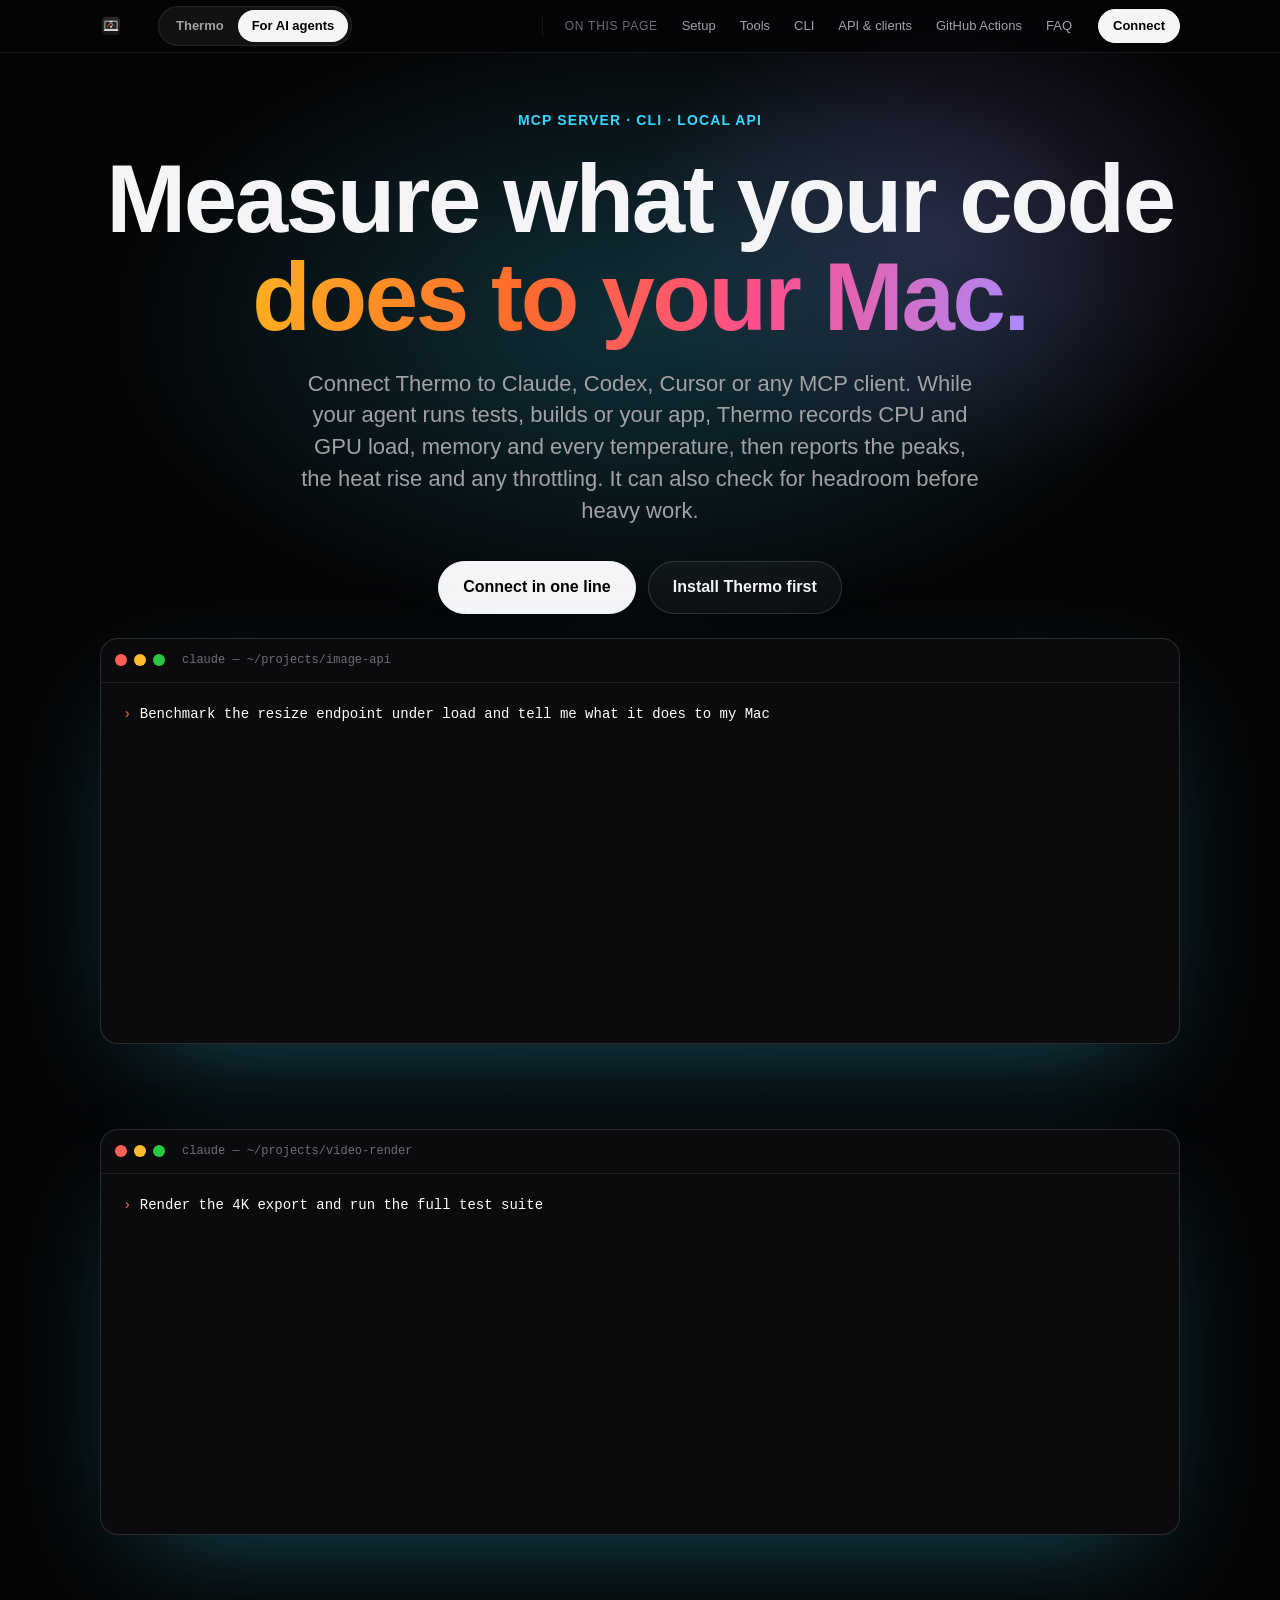
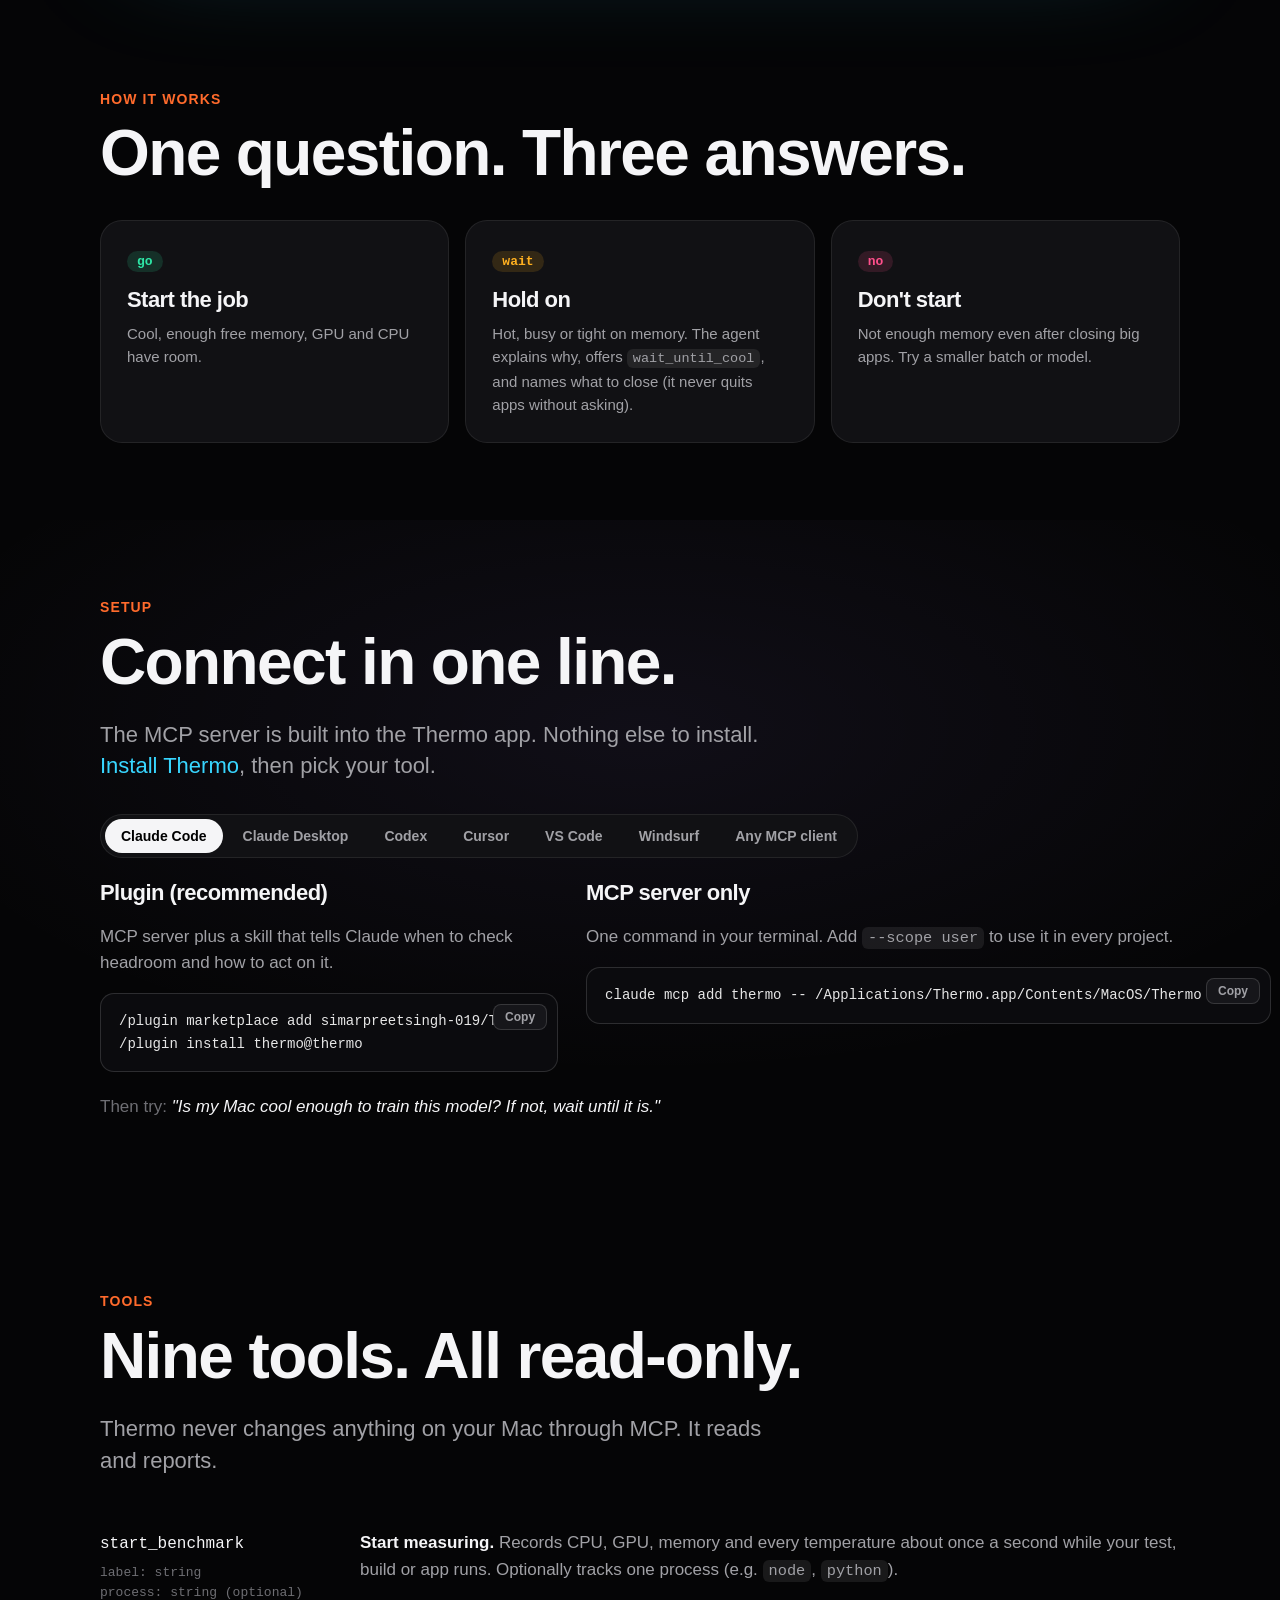
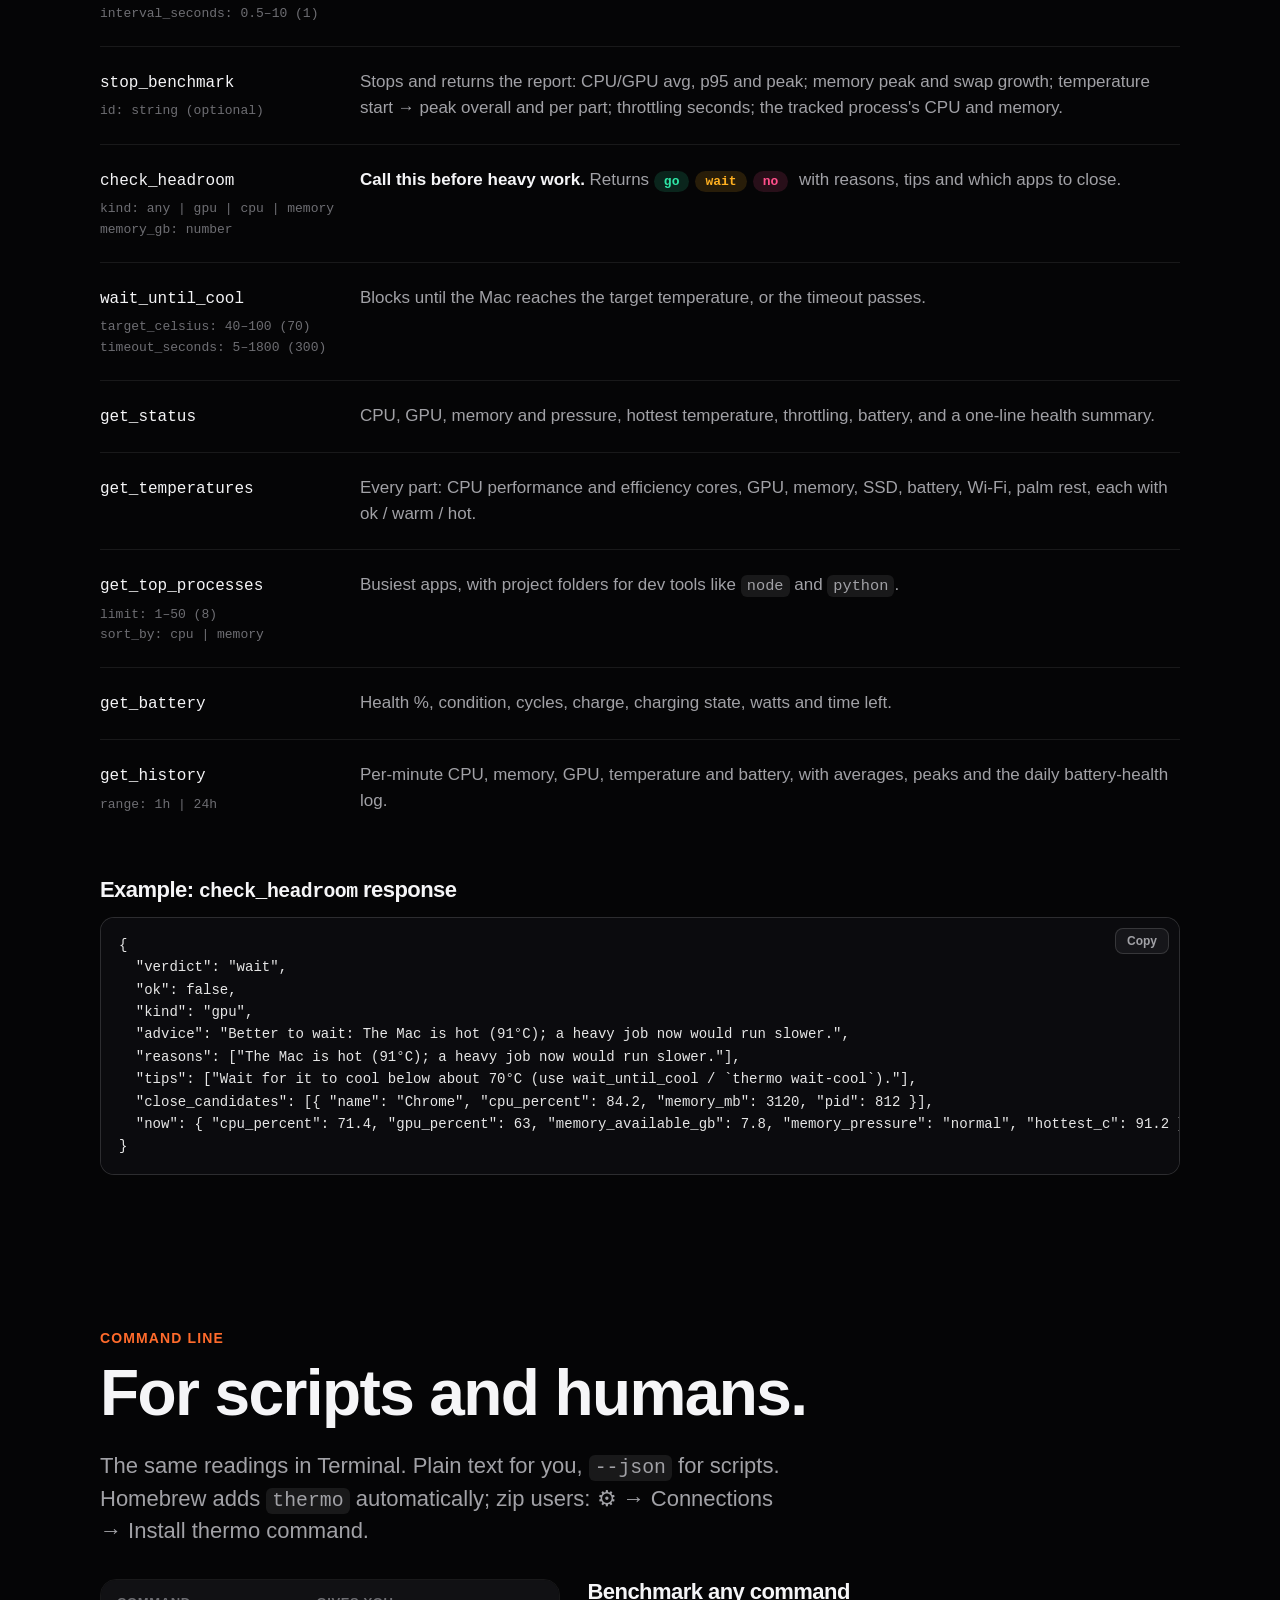
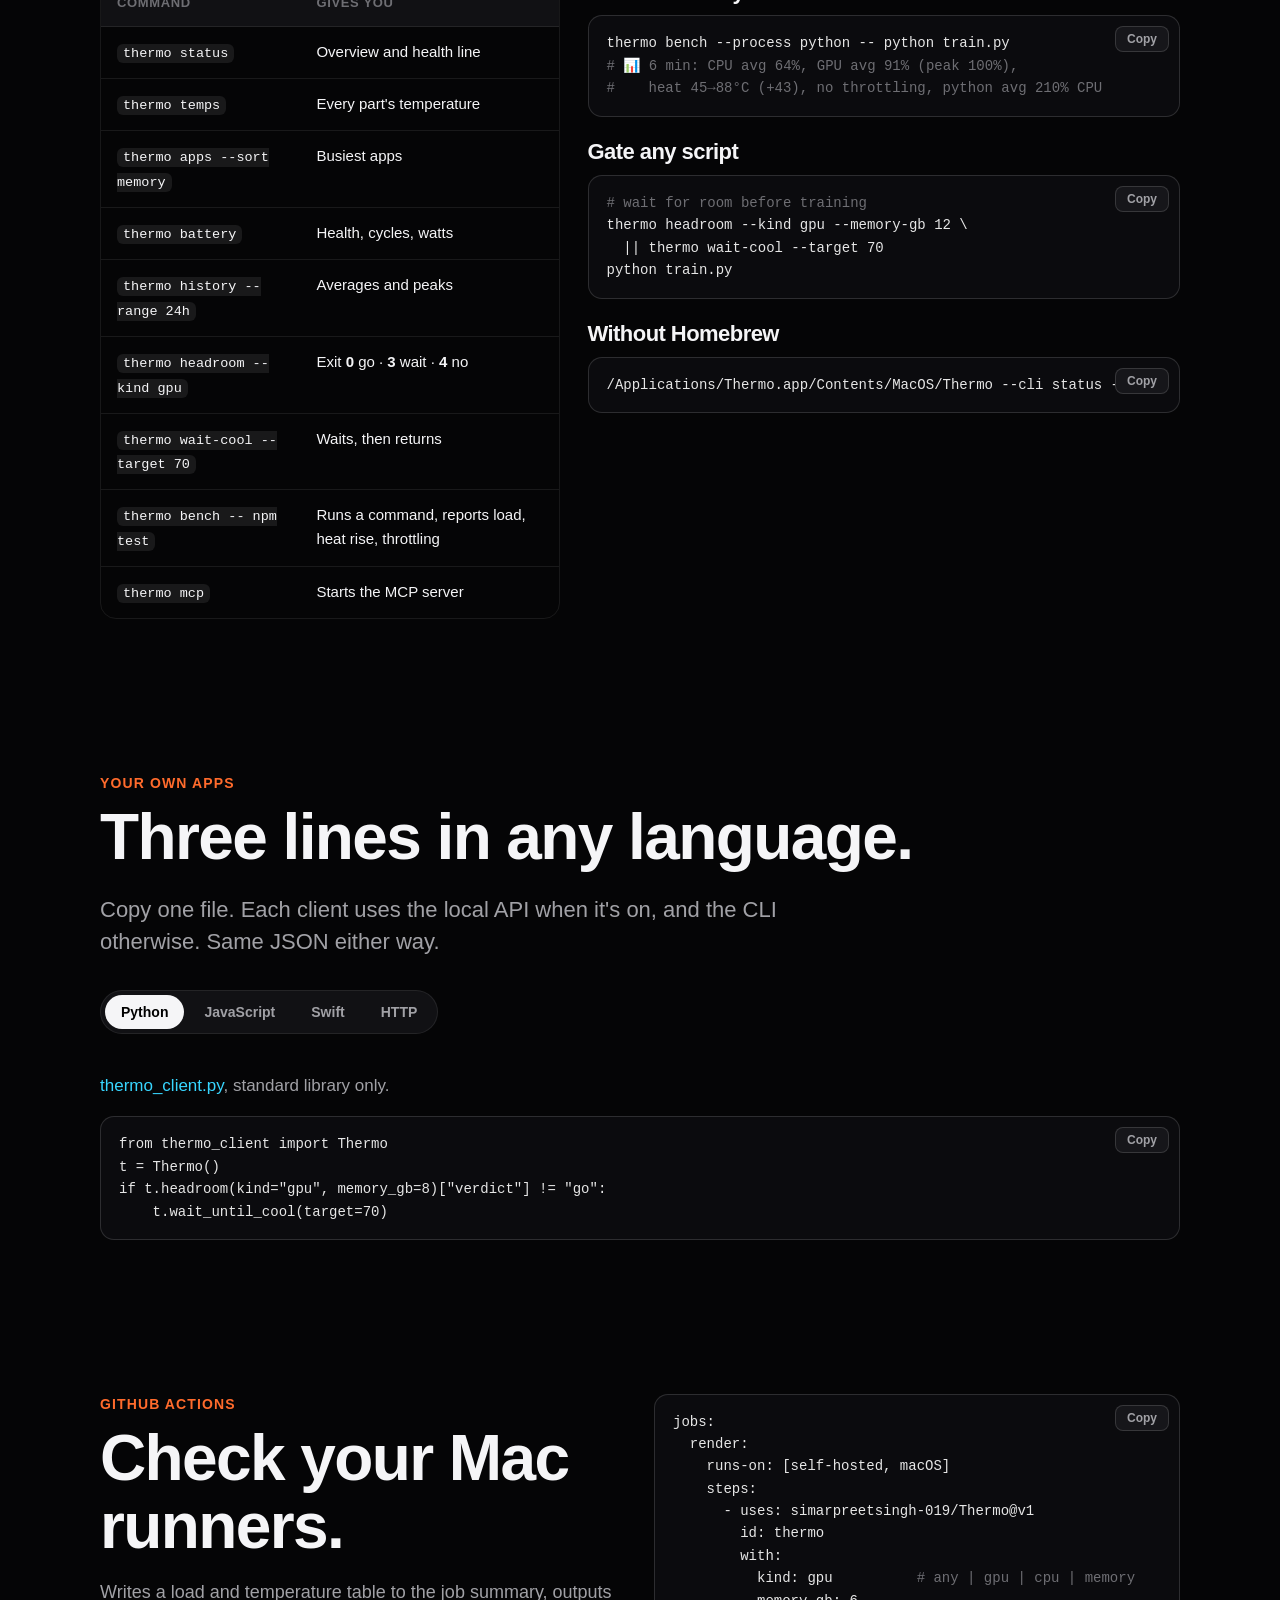
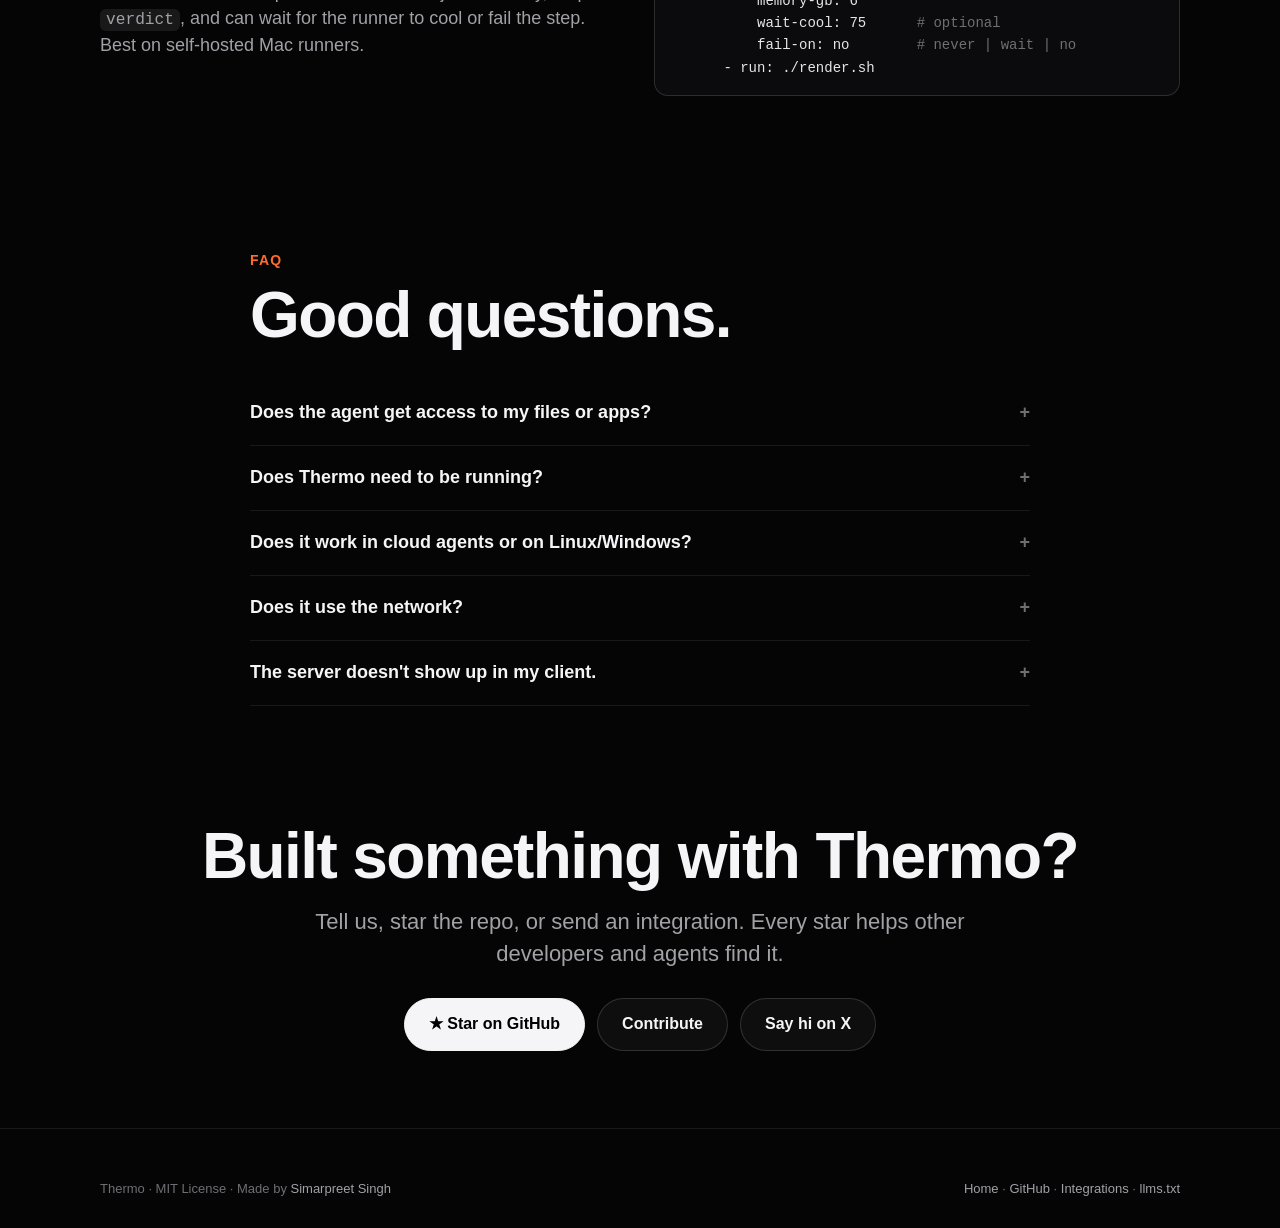
==== commit a23b7e53: "New tagline, share-preview images, Thermo / AI agents nav switch Co-Authored-By: Claude Opus 5.5 <no" ====
--- a/docs/agents.html
+++ b/docs/agents.html
@@ -9,10 +9,19 @@
 <meta name="theme-color" content="#050506">
 <link rel="canonical" href="https://simarpreetsingh-019.github.io/Thermo/agents.html">
 <link rel="icon" href="icon.png">
-<meta property="og:title" content="Thermo for AI agents: an MCP server for your Mac's heat and load">
-<meta property="og:description" content="One line to connect Claude, Codex, Cursor or any MCP client. Agents check headroom before heavy work and wait for the Mac to cool.">
+<meta property="og:title" content="Thermo MCP: benchmark your code's heat and load">
+<meta property="og:description" content="Your AI agent measures CPU, GPU, memory and every temperature while your tests, builds and apps run. Works with Claude, Codex, Cursor and any MCP client.">
 <meta property="og:url" content="https://simarpreetsingh-019.github.io/Thermo/agents.html">
-<meta property="og:image" content="https://simarpreetsingh-019.github.io/Thermo/icon.png">
+<meta property="og:image" content="https://simarpreetsingh-019.github.io/Thermo/og-agents.png">
+<meta property="og:image:width" content="1200">
+<meta property="og:image:height" content="630">
+<meta property="og:image:alt" content="An AI agent benchmarking a test suite with Thermo: CPU avg 83%, heat 46 to 94°C, throttled 38 s.">
+<meta property="og:site_name" content="Thermo">
+<meta name="twitter:card" content="summary_large_image">
+<meta name="twitter:title" content="Thermo MCP: benchmark your code's heat and load">
+<meta name="twitter:description" content="Your AI agent measures CPU, GPU, memory and every temperature while your tests, builds and apps run. Works with Claude, Codex, Cursor and any MCP client.">
+<meta name="twitter:image" content="https://simarpreetsingh-019.github.io/Thermo/og-agents.png">
+<meta name="twitter:creator" content="@simarpreet_019">
 <script type="application/ld+json">
 {"@context":"https://schema.org","@type":"TechArticle","headline":"Connect AI agents to Thermo (MCP server for macOS)",
  "about":"Thermo MCP server: check_headroom, wait_until_cool, get_status, get_temperatures, get_top_processes, get_battery, get_history",
@@ -43,8 +52,9 @@
 <body>
 
 <nav><div class="wrap">
-  <a class="brand" href="./"><img src="icon.png" alt="">Thermo <span style="color:var(--dim);font-weight:500">for agents</span></a>
-  <div class="links">
+  <a class="brand" href="./"><img src="icon.png" alt=""></a>
+  <div class="switch"><a href="./">Thermo</a><a href="agents.html" class="on">For AI agents</a></div>
+  <div class="links"><span class="lbl">On this page</span>
     <a href="#setup">Setup</a><a href="#tools">Tools</a><a href="#cli">CLI</a><a href="#api">API &amp; clients</a><a href="#actions">GitHub Actions</a><a href="#faq">FAQ</a>
   </div>
   <a class="btn primary cta" href="#setup">Connect</a>
--- a/docs/style.css
+++ b/docs/style.css
@@ -211,3 +211,12 @@
 .dock i{width:clamp(14px,3.4vw,40px);aspect-ratio:1;border-radius:22%;background:var(--c)}
 .creator .who{display:flex;align-items:center;gap:20px;margin-bottom:6px}
 .creator .avatar{width:96px;height:96px;border-radius:50%;object-fit:cover;border:3px solid transparent;background:var(--grad) border-box;box-shadow:0 10px 40px rgba(255,107,44,.35)}
+/* Page switch in the nav: Thermo / For AI agents */
+nav .brand{margin-right:10px}
+.switch{display:flex;padding:3px;border-radius:999px;background:rgba(255,255,255,.06);border:1px solid var(--line);margin-right:auto}
+.switch a{padding:6px 14px;border-radius:999px;font-size:13px;font-weight:600;color:var(--mut);white-space:nowrap}
+.switch a:hover{color:var(--fg);text-decoration:none}
+.switch a.on{background:var(--fg);color:#000}
+nav .links{border-left:1px solid var(--line);padding-left:22px}
+@media (max-width:760px){nav .brand span.nm{display:none}nav .cta{display:none}}
+nav .links .lbl{color:var(--dim);font-size:12px;text-transform:uppercase;letter-spacing:.06em;align-self:center}
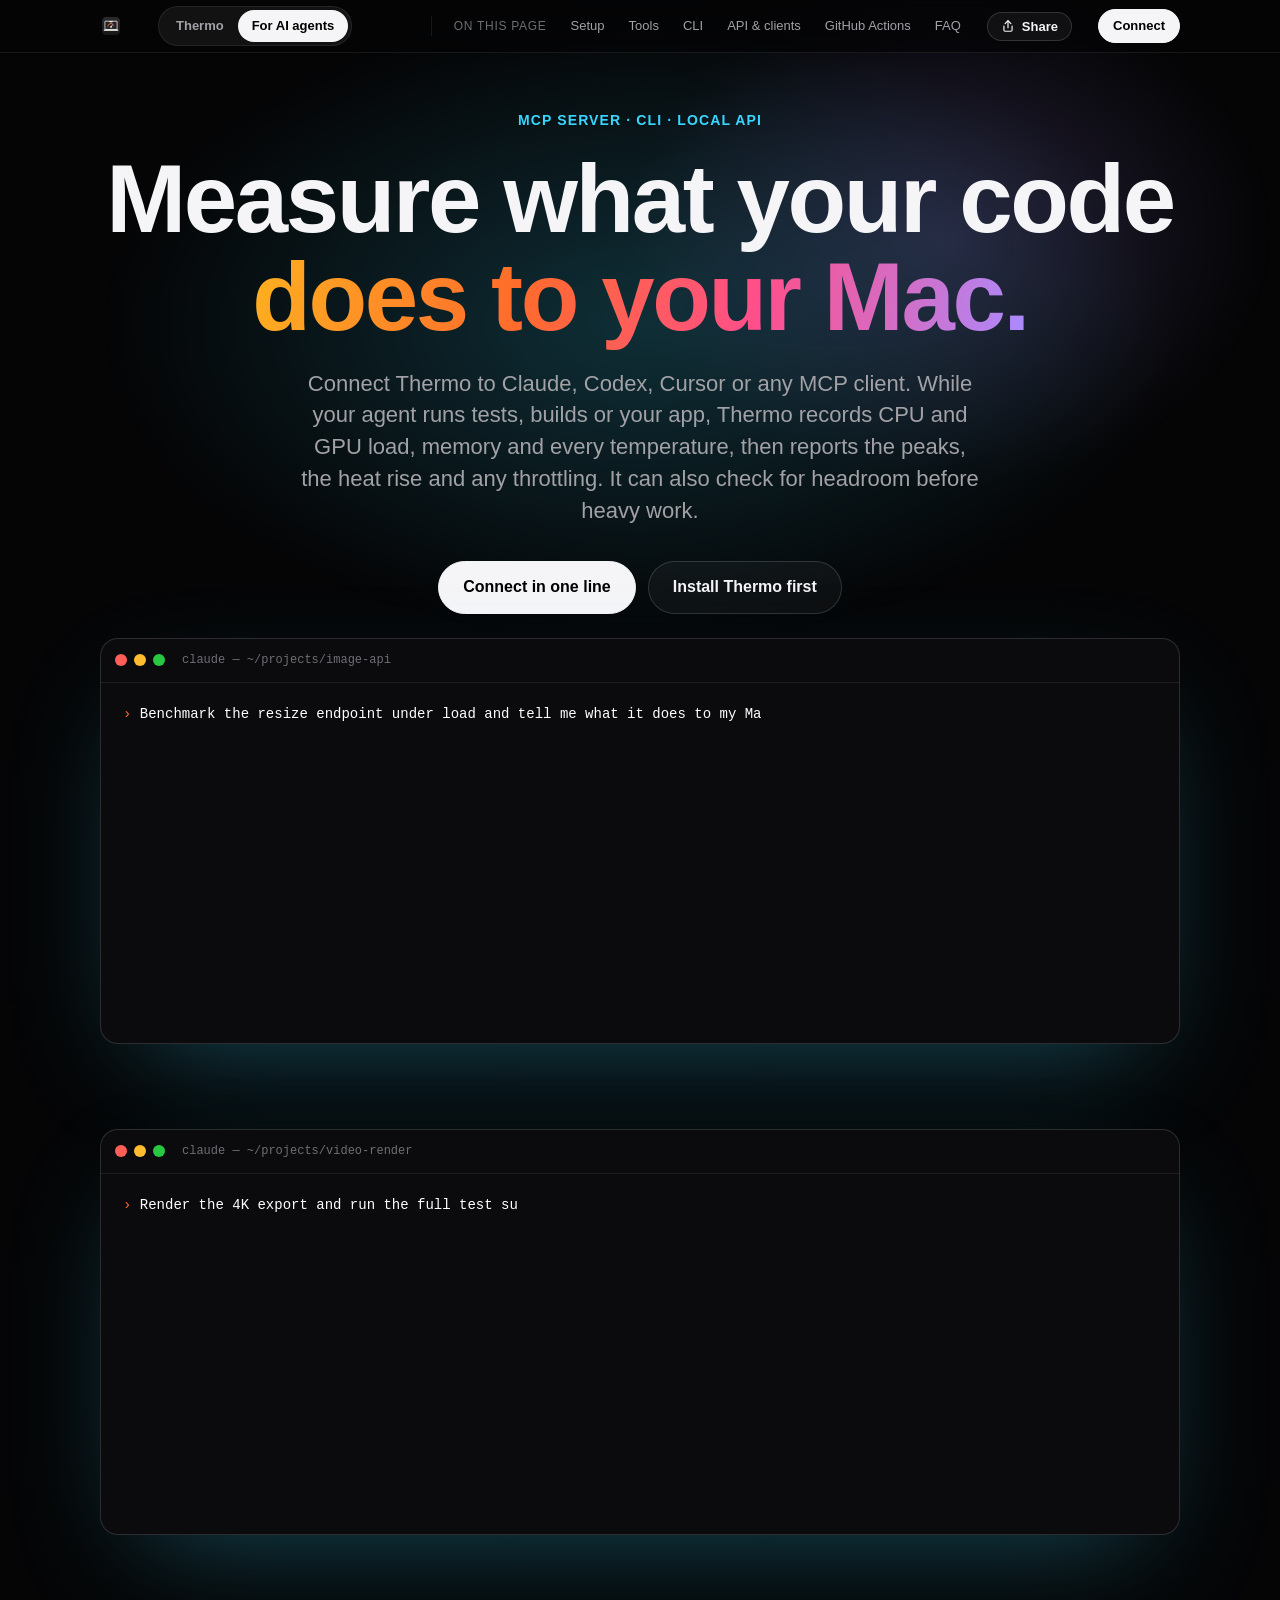
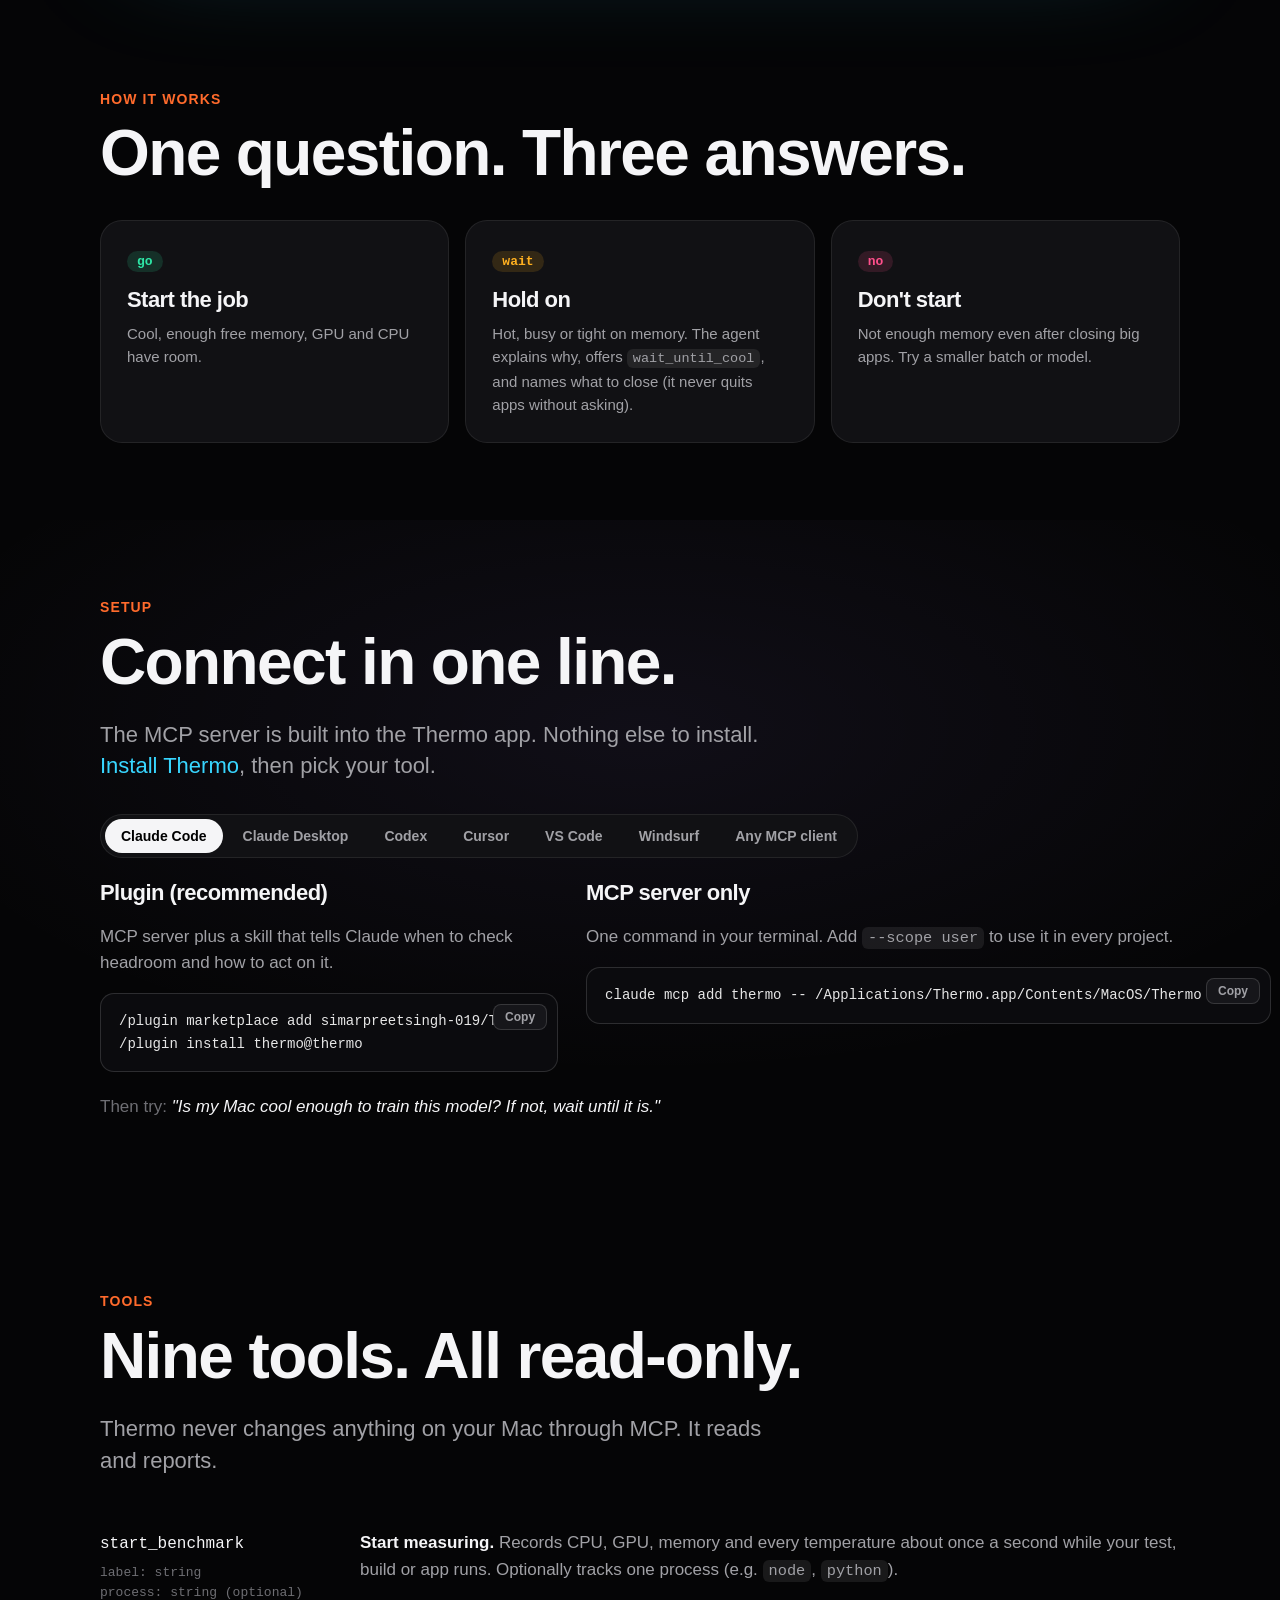
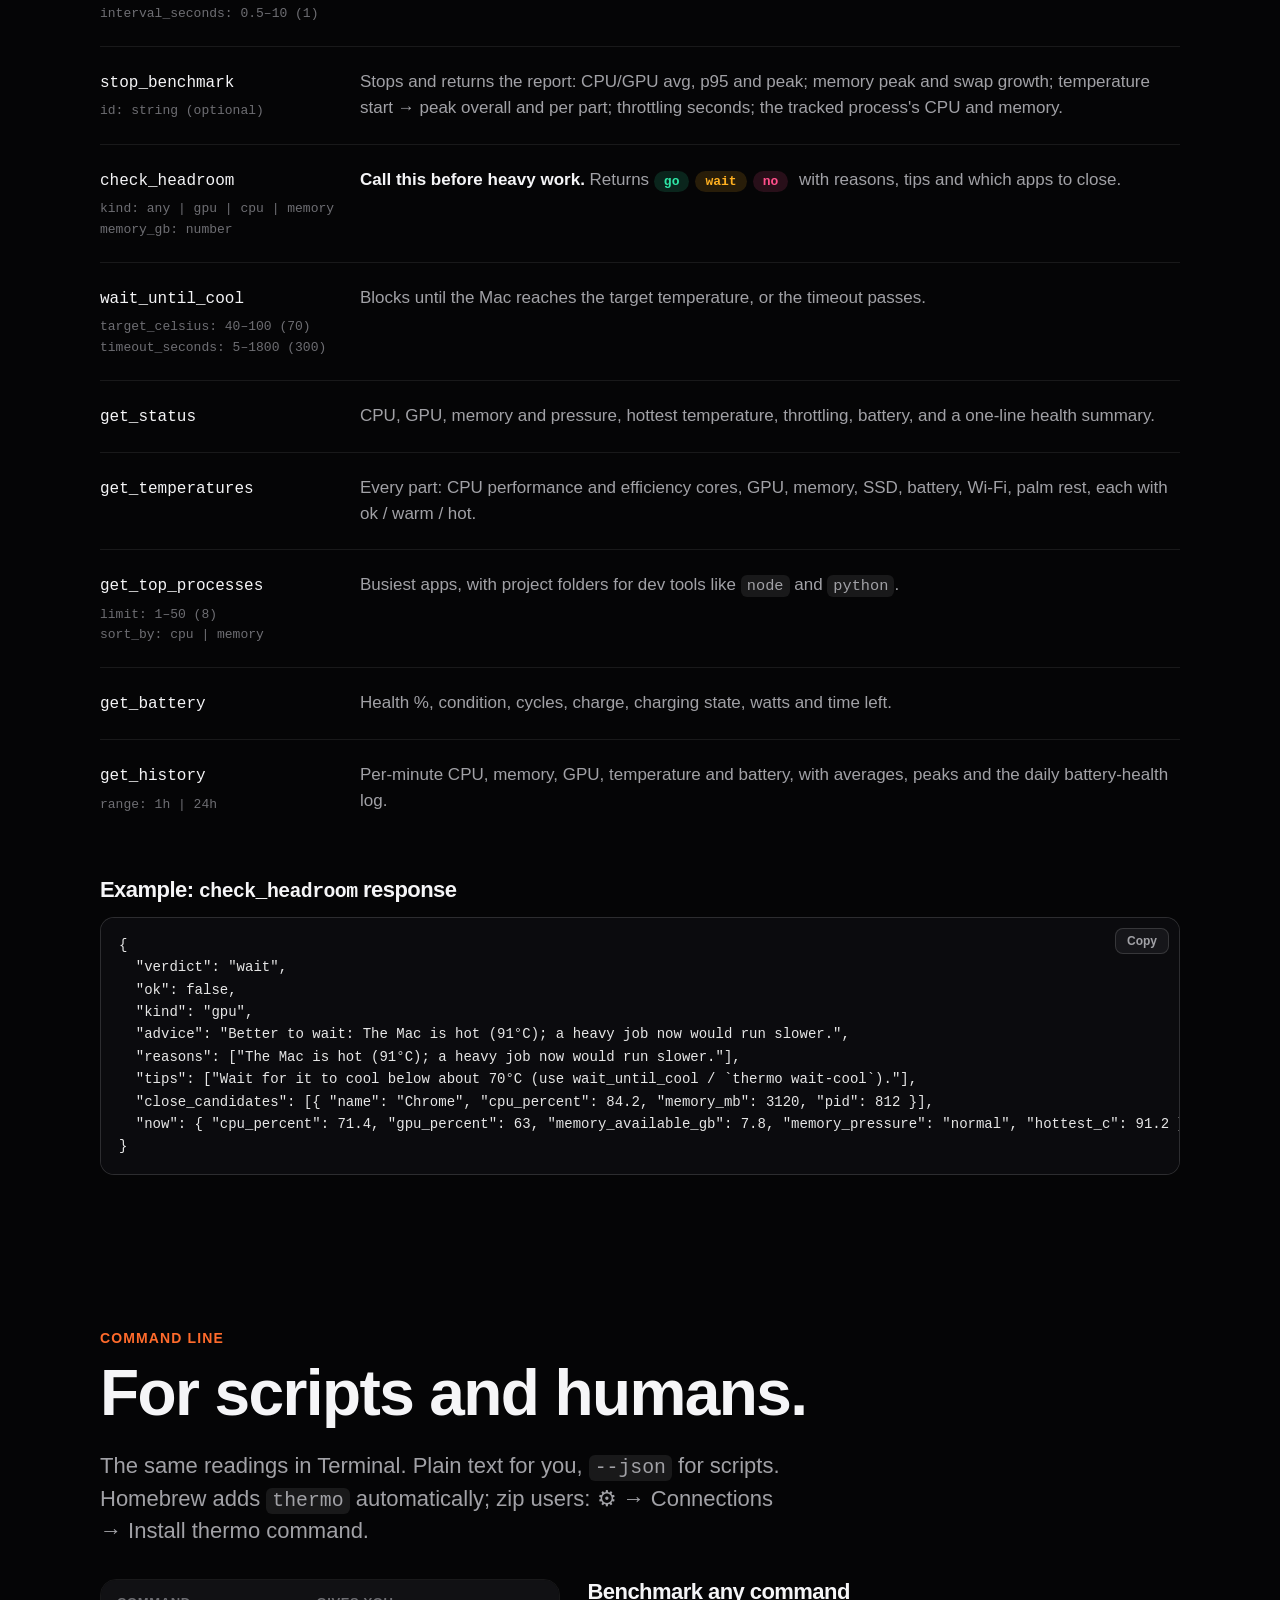
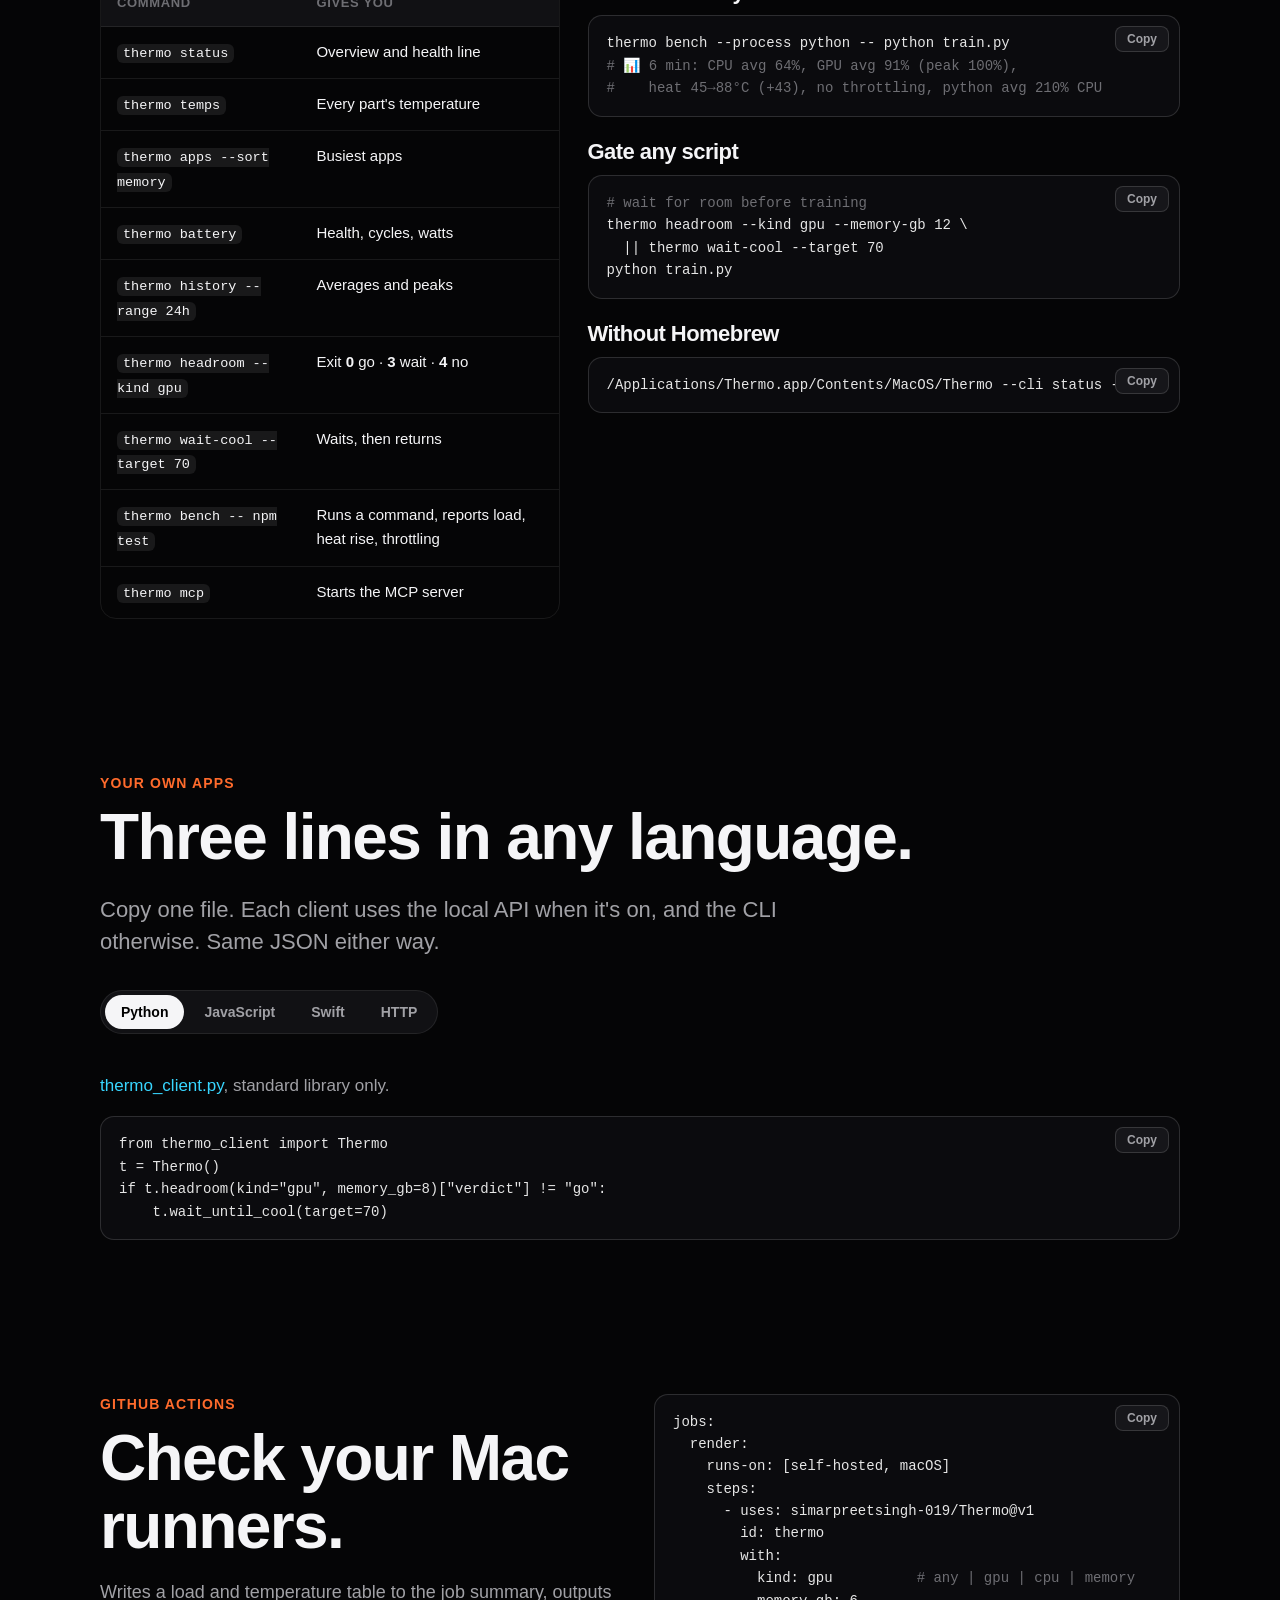
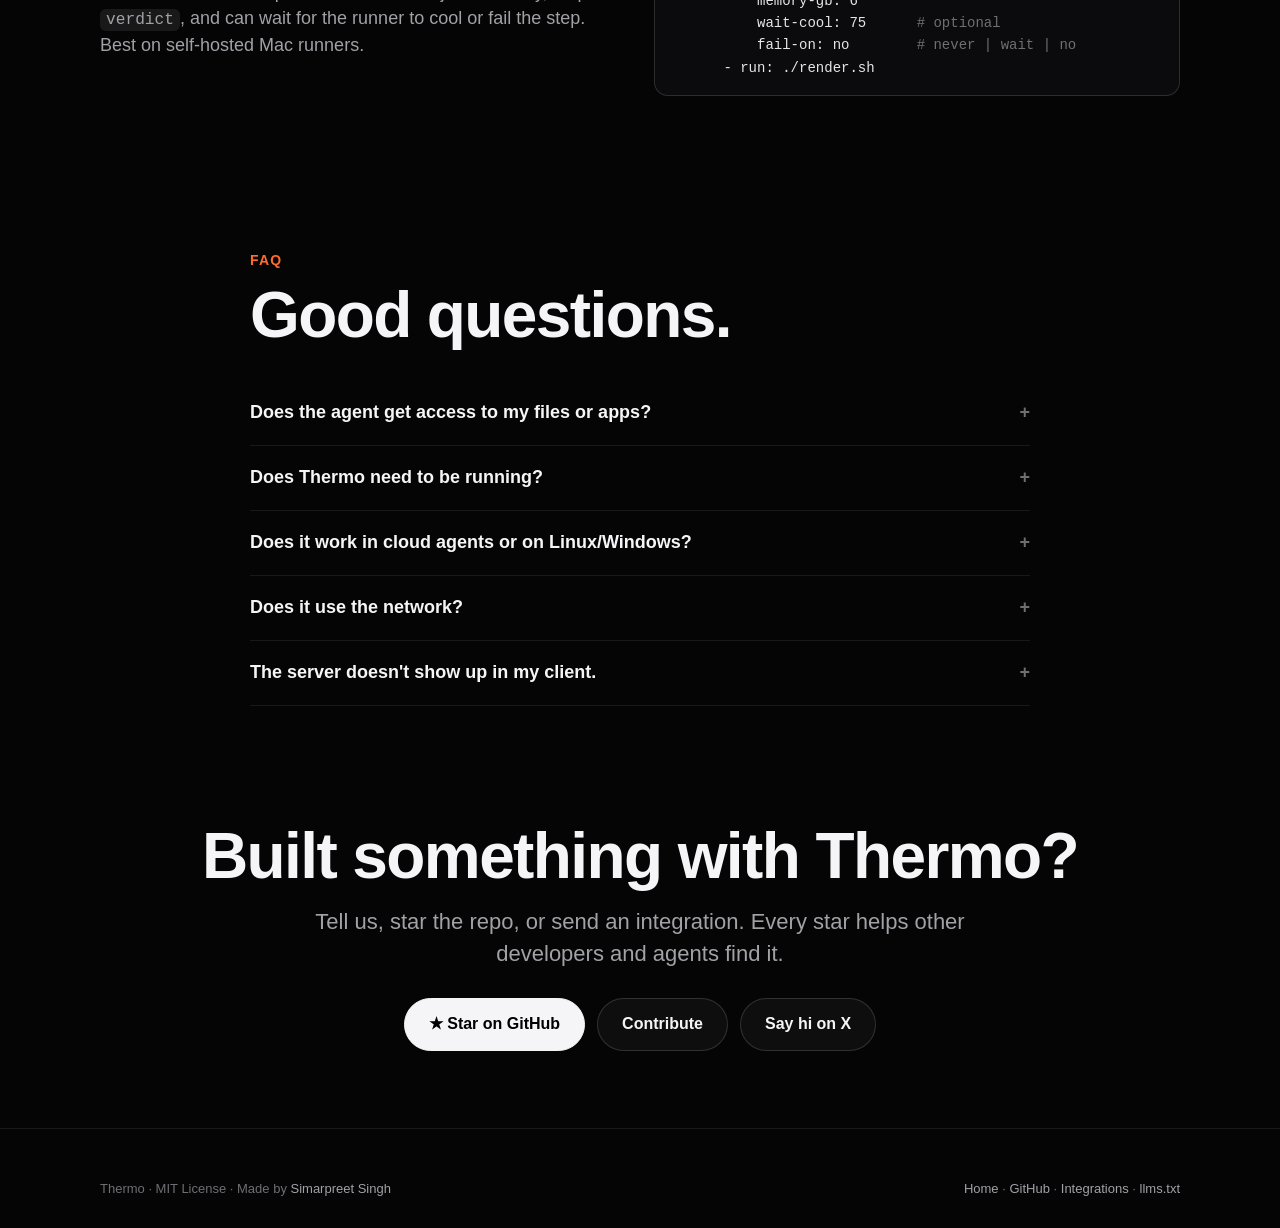
==== commit cd8008c0: "Share buttons on the site and Share Thermo in the app menu Co-Authored-By: Claude Opus 5.5 <noreply@" ====
--- a/docs/agents.html
+++ b/docs/agents.html
@@ -57,6 +57,7 @@
   <div class="links"><span class="lbl">On this page</span>
     <a href="#setup">Setup</a><a href="#tools">Tools</a><a href="#cli">CLI</a><a href="#api">API &amp; clients</a><a href="#actions">GitHub Actions</a><a href="#faq">FAQ</a>
   </div>
+  <button class="share" data-share data-text="Benchmark your code's CPU, GPU and heat with your AI agent:">Share</button>
   <a class="btn primary cta" href="#setup">Connect</a>
 </div></nav>
 
--- a/docs/style.css
+++ b/docs/style.css
@@ -220,3 +220,13 @@
 nav .links{border-left:1px solid var(--line);padding-left:22px}
 @media (max-width:760px){nav .brand span.nm{display:none}nav .cta{display:none}}
 nav .links .lbl{color:var(--dim);font-size:12px;text-transform:uppercase;letter-spacing:.06em;align-self:center}
+/* Share */
+.share{display:inline-flex;align-items:center;gap:7px;cursor:pointer;font:600 13px -apple-system,sans-serif;padding:6px 13px;border-radius:999px;border:1px solid var(--line2);background:rgba(255,255,255,.05);color:var(--fg)}
+.share:hover{background:rgba(255,255,255,.1)}
+.share svg{width:14px;height:14px}
+.toast{position:fixed;left:50%;bottom:28px;transform:translateX(-50%) translateY(20px);opacity:0;background:var(--fg);color:#000;font-weight:600;font-size:14px;padding:10px 18px;border-radius:999px;transition:.3s;z-index:60;pointer-events:none}
+.toast.on{opacity:1;transform:translateX(-50%)}
+.btn.share-big svg{width:16px;height:16px}
+nav .links{white-space:nowrap}
+@media (max-width:1000px){nav .links .lbl{display:none}}
+@media (max-width:900px){nav .links{display:none}}
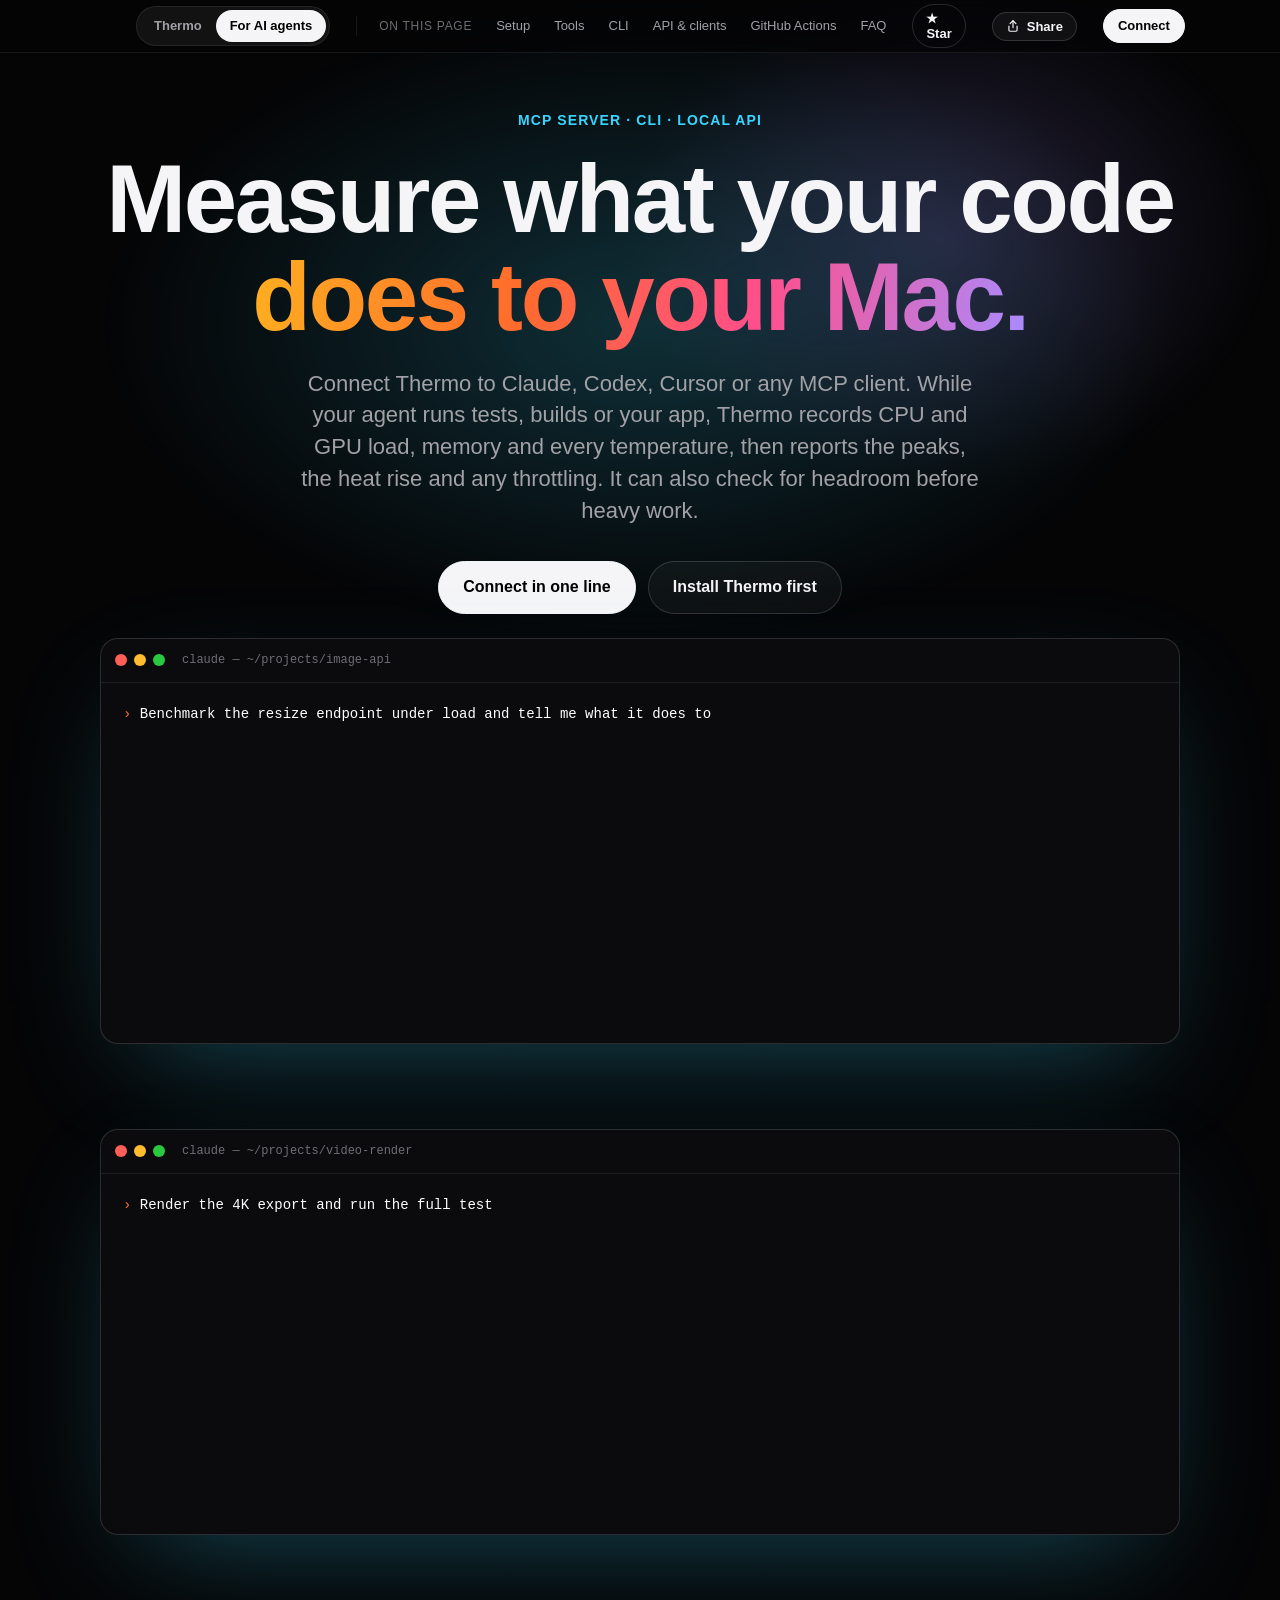
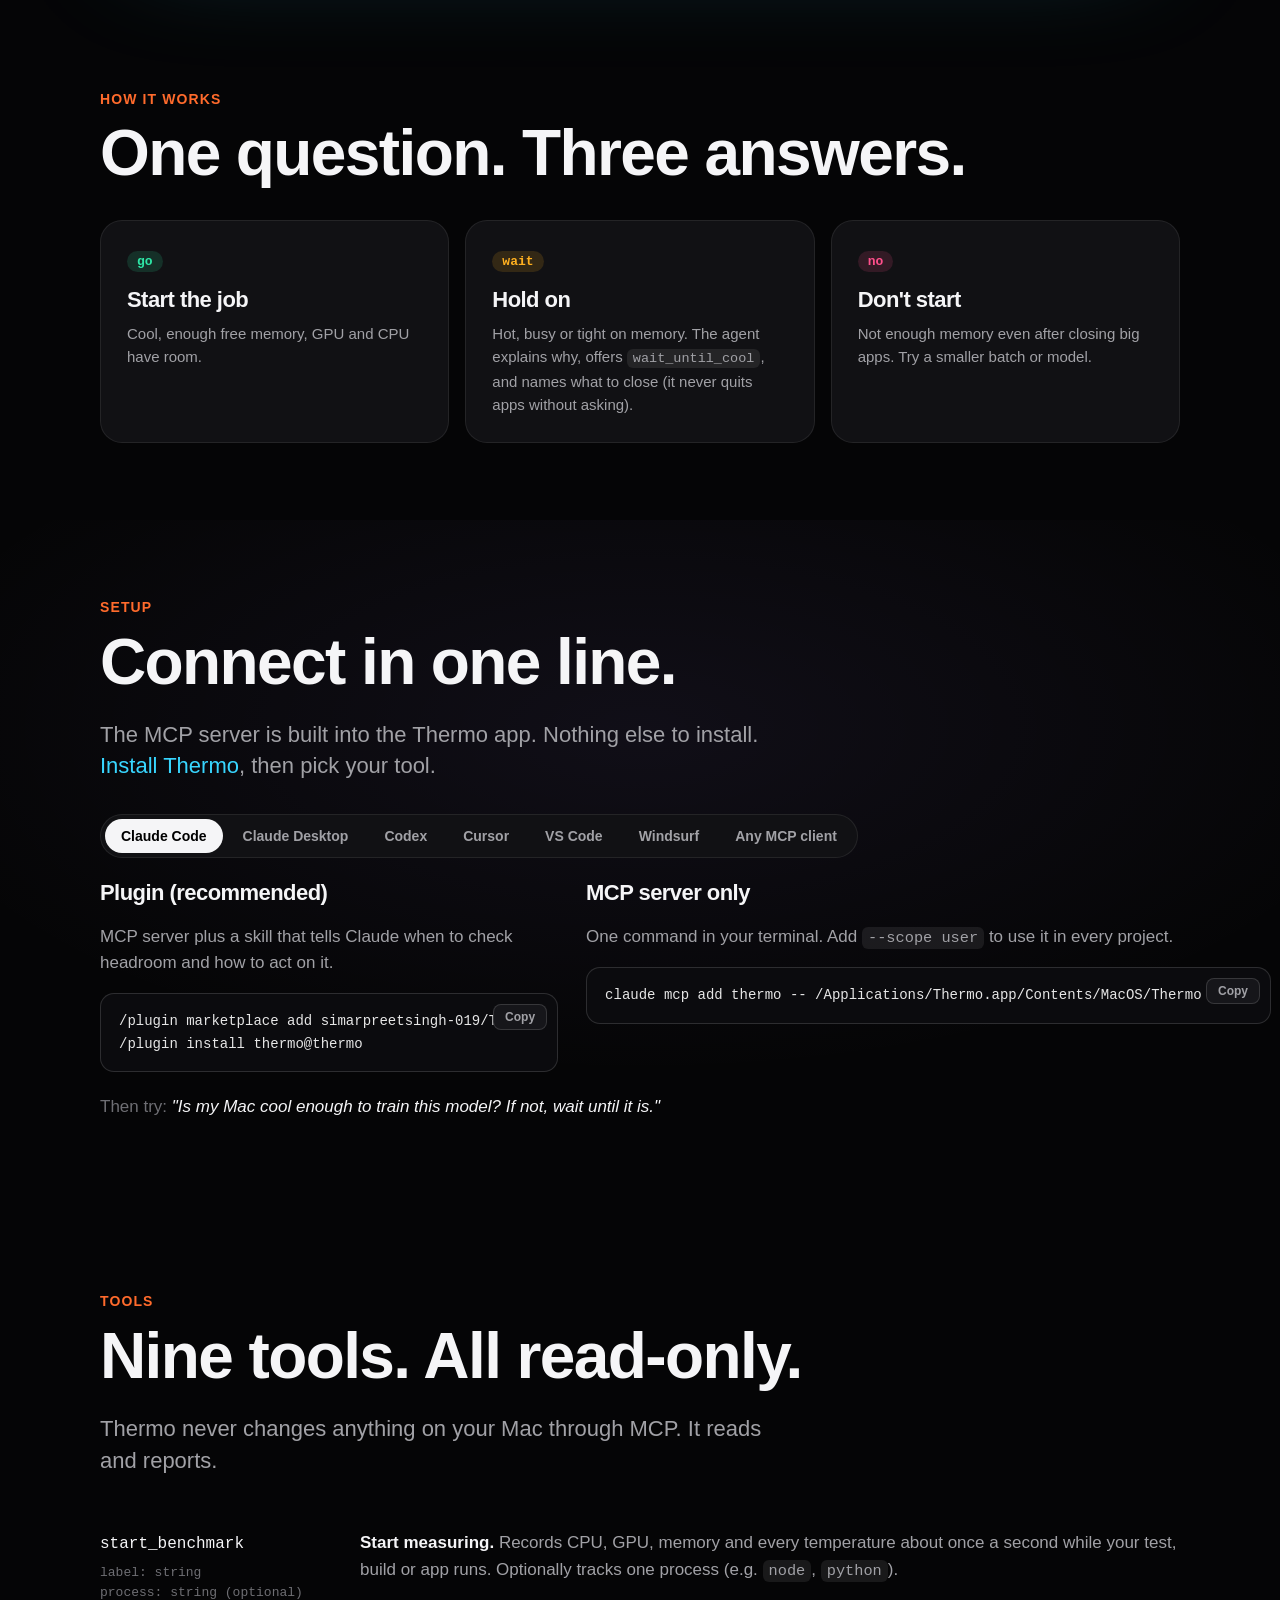
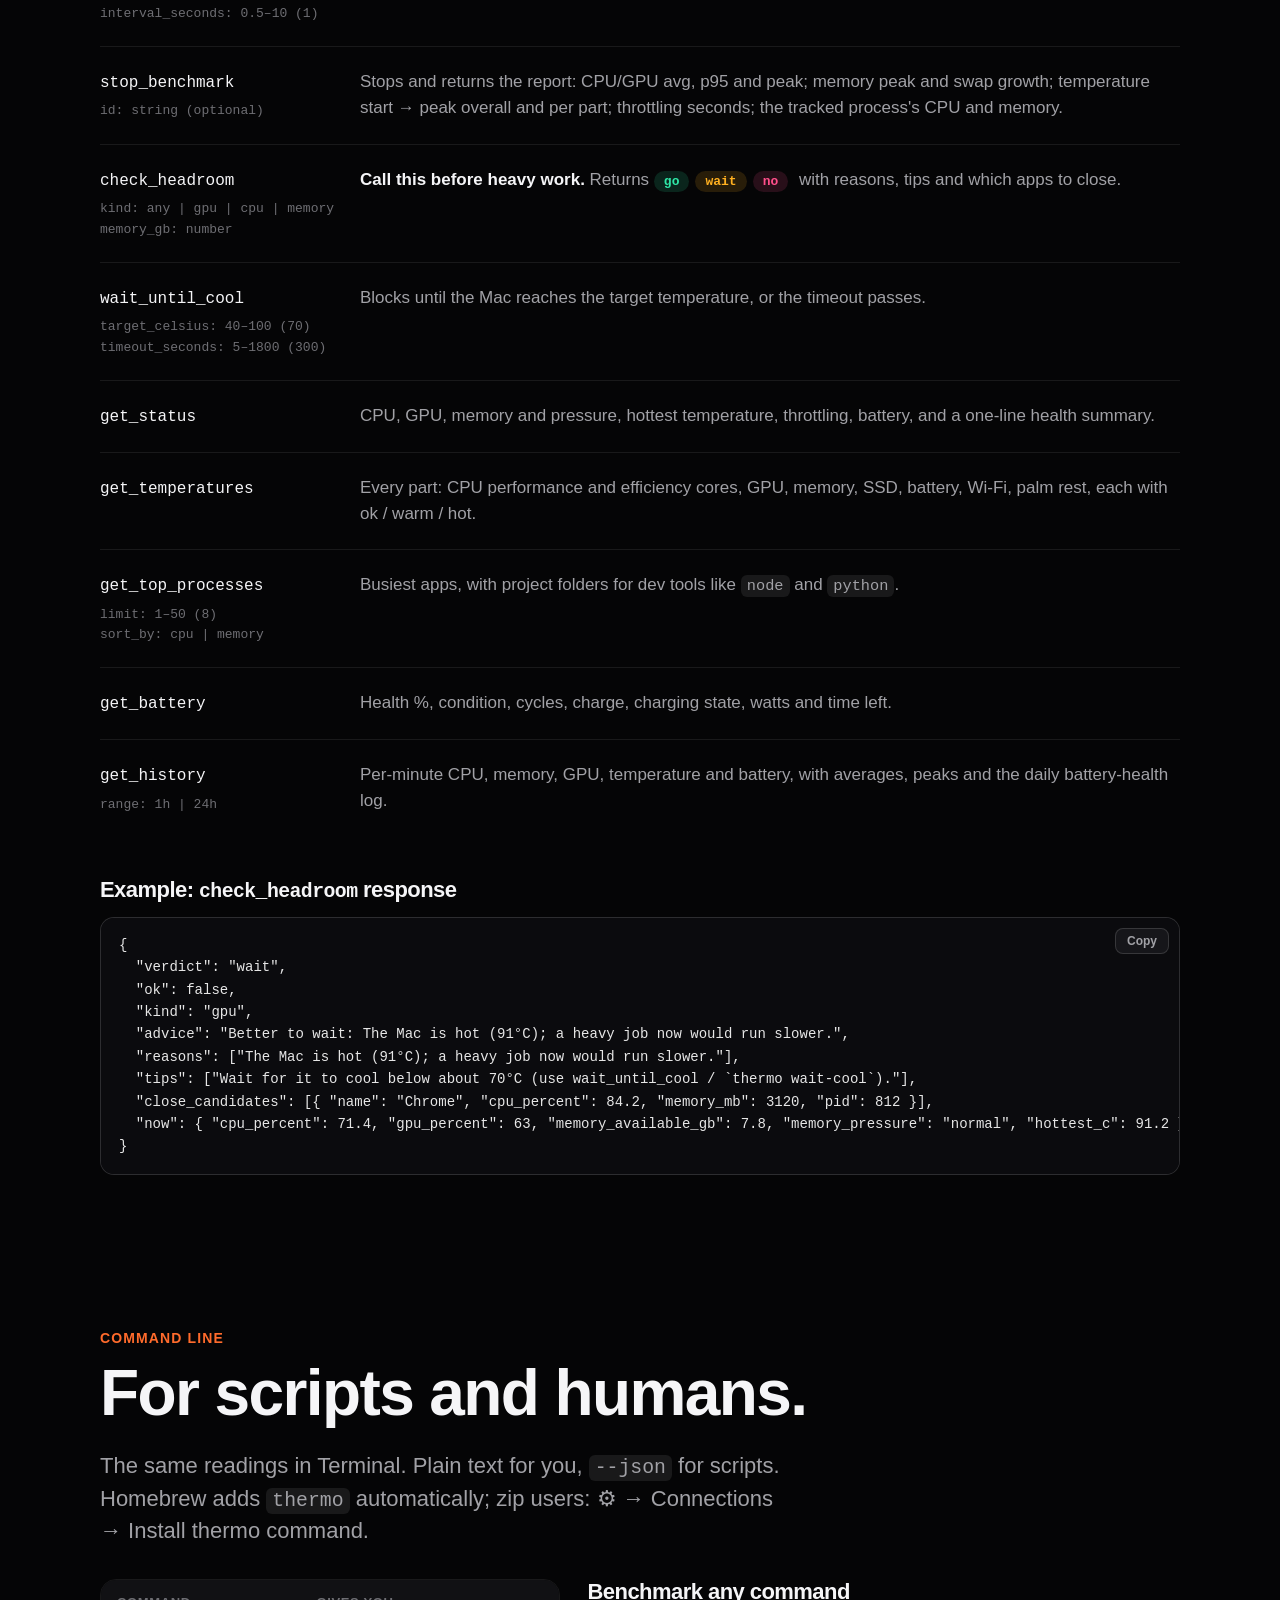
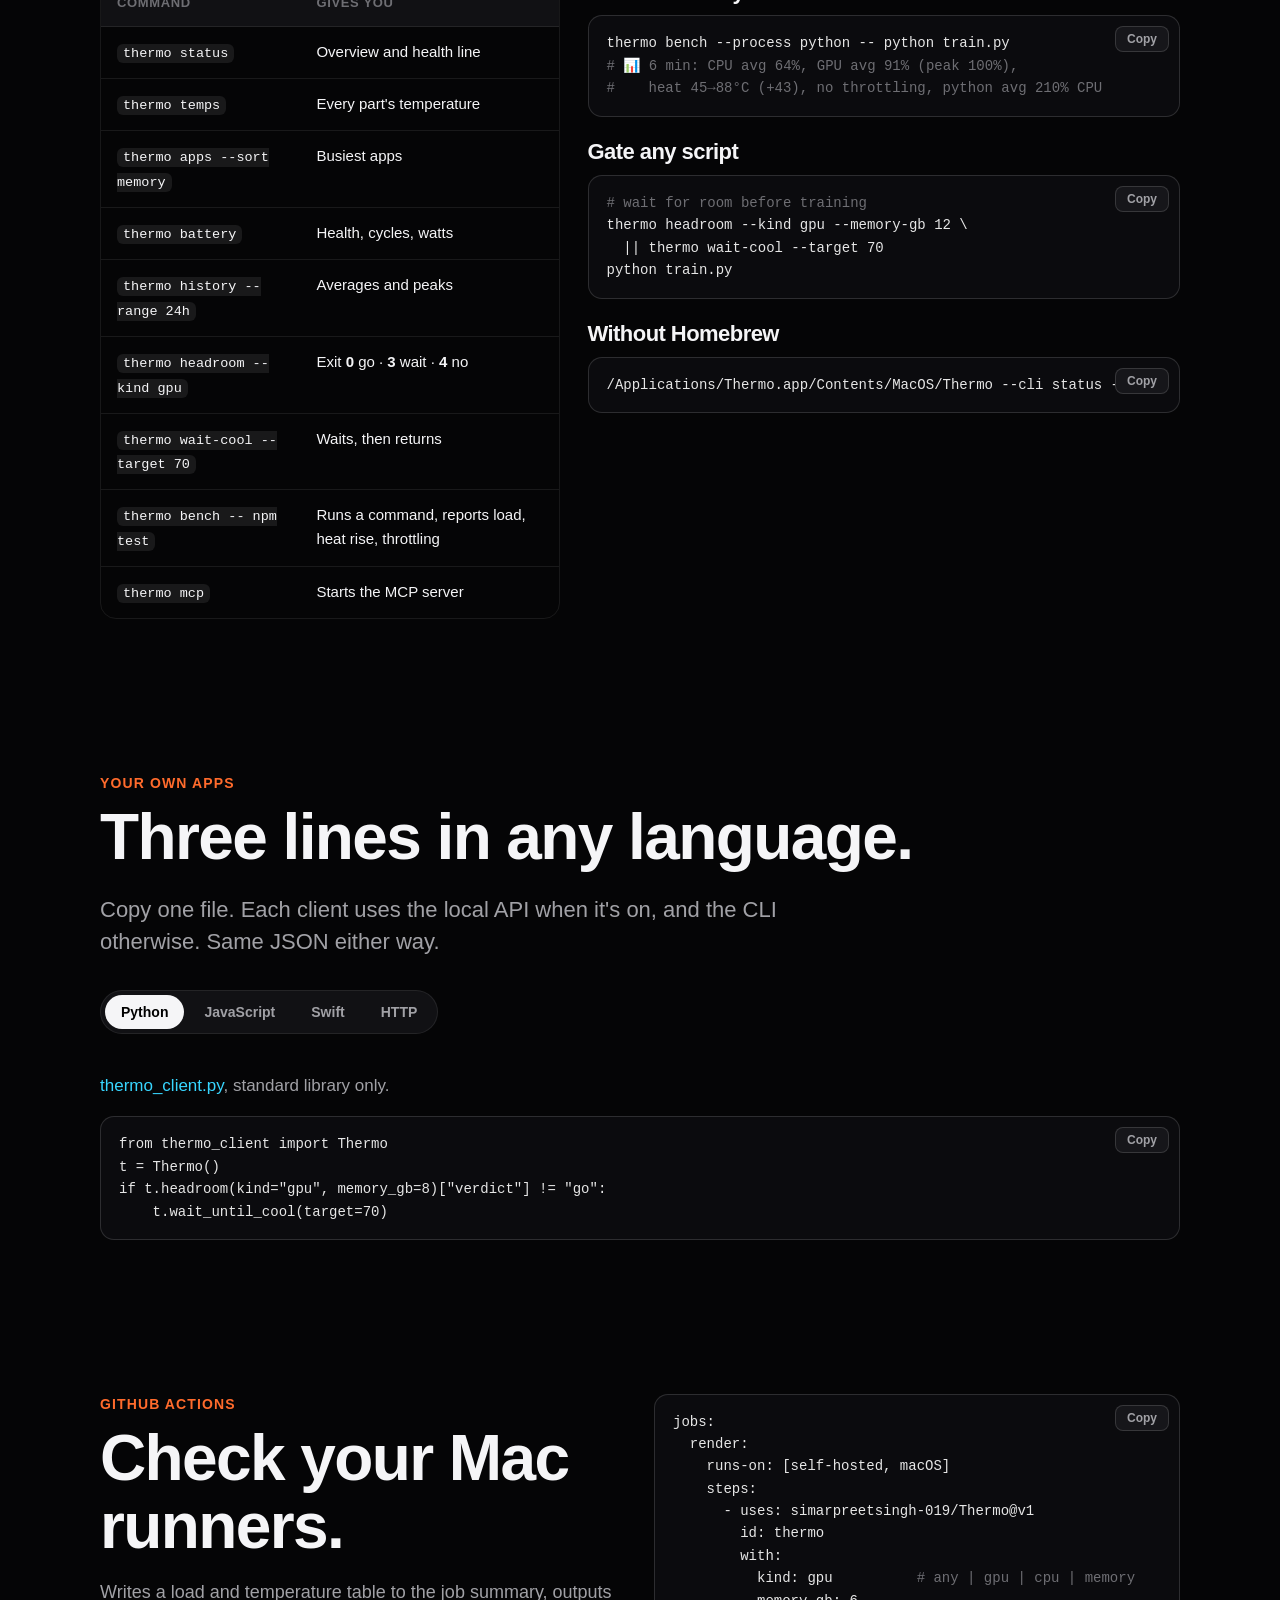
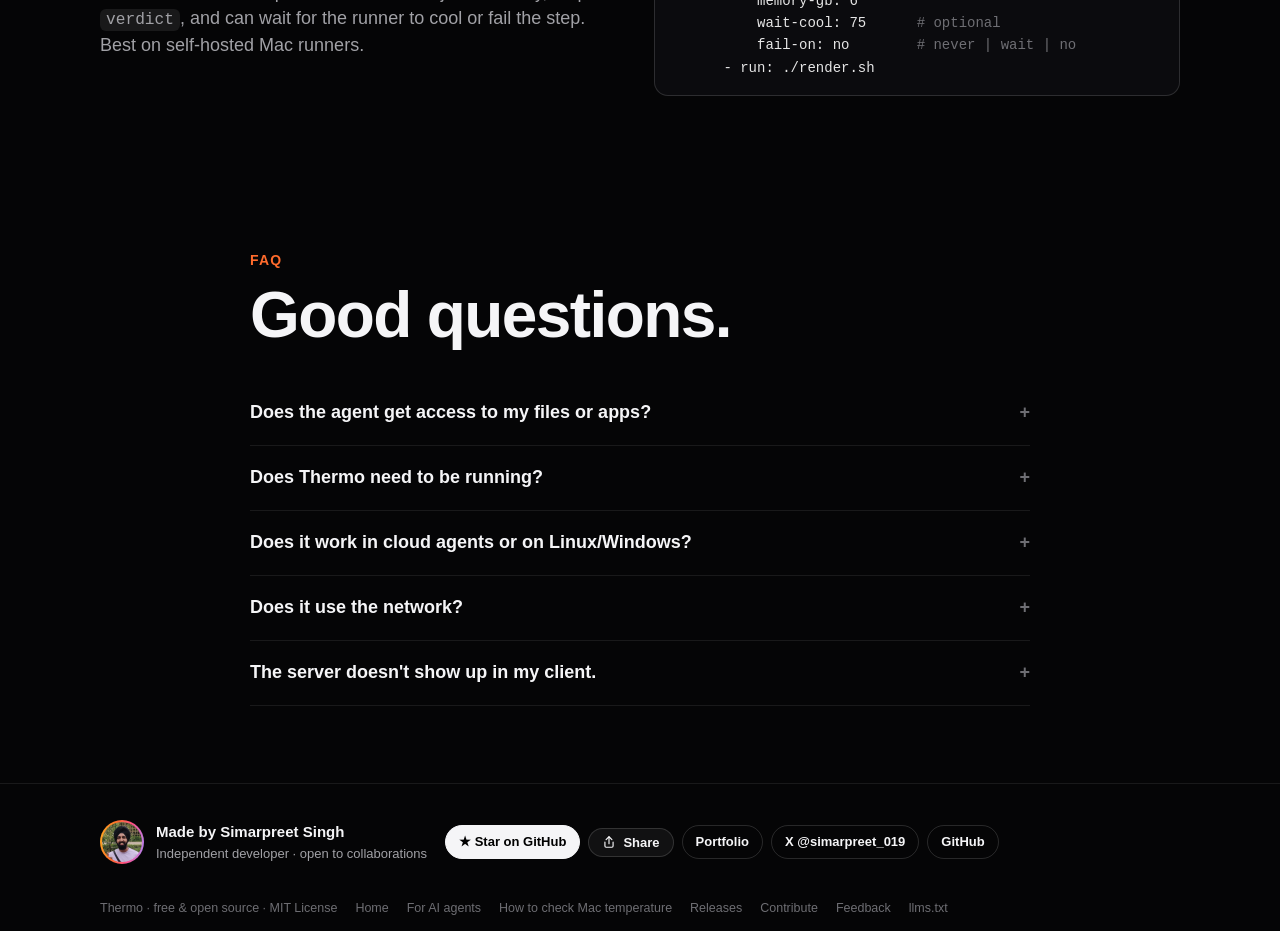
==== commit 123cea16: "Compact creator footer on all pages, Star in nav, richer structured data for search and AI answers C" ====
--- a/docs/agents.html
+++ b/docs/agents.html
@@ -23,9 +23,7 @@
 <meta name="twitter:image" content="https://simarpreetsingh-019.github.io/Thermo/og-agents.png">
 <meta name="twitter:creator" content="@simarpreet_019">
 <script type="application/ld+json">
-{"@context":"https://schema.org","@type":"TechArticle","headline":"Connect AI agents to Thermo (MCP server for macOS)",
- "about":"Thermo MCP server: check_headroom, wait_until_cool, get_status, get_temperatures, get_top_processes, get_battery, get_history",
- "author":{"@type":"Person","name":"Simarpreet Singh"},"url":"https://simarpreetsingh-019.github.io/Thermo/agents.html"}
+[{"@context": "https://schema.org", "@type": "TechArticle", "headline": "Connect AI agents to Thermo (MCP server for macOS)", "about": "Thermo MCP server: check_headroom, wait_until_cool, get_status, get_temperatures, get_top_processes, get_battery, get_history", "author": {"@type": "Person", "name": "Simarpreet Singh", "url": "https://simarpreetsingh-019.github.io", "image": "https://simarpreetsingh-019.github.io/Thermo/creator.jpg", "sameAs": ["https://x.com/simarpreet_019", "https://github.com/simarpreetsingh-019"]}, "url": "https://simarpreetsingh-019.github.io/Thermo/agents.html", "image": "https://simarpreetsingh-019.github.io/Thermo/og-agents.png"}, {"@context": "https://schema.org", "@type": "FAQPage", "mainEntity": [{"@type": "Question", "name": "Does the agent get access to my files or apps?", "acceptedAnswer": {"@type": "Answer", "text": "No. All seven tools are read-only system readings. Thermo can't open, change or quit anything through MCP. App names and project folder names are included in process lists; turn that off in ⚙ → Connections → Share app names."}}, {"@type": "Question", "name": "Does Thermo need to be running?", "acceptedAnswer": {"@type": "Answer", "text": "No. The MCP server and CLI take their own readings. The Thermo app is only needed for the local HTTP API and for recording history."}}, {"@type": "Question", "name": "Does it work in cloud agents or on Linux/Windows?", "acceptedAnswer": {"@type": "Answer", "text": "Not yet: Thermo reads Mac hardware, so it runs where your Mac is. Windows and Linux support is next on the roadmap."}}, {"@type": "Question", "name": "Does it use the network?", "acceptedAnswer": {"@type": "Answer", "text": "No. MCP and the CLI talk over standard input/output only. The optional API listens on 127.0.0.1, never on your network."}}, {"@type": "Question", "name": "The server doesn't show up in my client.", "acceptedAnswer": {"@type": "Answer", "text": "Check the path exists: ls /Applications/Thermo.app/Contents/MacOS/Thermo. Run thermo status to make sure readings work. In Claude Code, claude mcp list should show thermo ✔ Connected. Still stuck? Open an issue."}}]}, {"@context": "https://schema.org", "@type": "HowTo", "name": "Connect an AI agent to Thermo's MCP server", "step": [{"@type": "HowToStep", "text": "Install Thermo: brew install --cask simarpreetsingh-019/thermo/thermo"}, {"@type": "HowToStep", "text": "Add the MCP server: claude mcp add thermo -- /Applications/Thermo.app/Contents/MacOS/Thermo --mcp (or the same command and args in Codex, Cursor, VS Code or any MCP client)"}, {"@type": "HowToStep", "text": "Ask your agent to benchmark a workload: it calls start_benchmark, runs it, then stop_benchmark for CPU/GPU load, heat rise and throttling."}]}]
 </script>
 <link rel="stylesheet" href="style.css">
 <style>
@@ -57,6 +55,7 @@
   <div class="links"><span class="lbl">On this page</span>
     <a href="#setup">Setup</a><a href="#tools">Tools</a><a href="#cli">CLI</a><a href="#api">API &amp; clients</a><a href="#actions">GitHub Actions</a><a href="#faq">FAQ</a>
   </div>
+  <a class="star" href="https://github.com/simarpreetsingh-019/Thermo">★ Star</a>
   <button class="share" data-share data-text="Benchmark your code's CPU, GPU and heat with your AI agent:">Share</button>
   <a class="btn primary cta" href="#setup">Connect</a>
 </div></nav>
@@ -346,17 +345,26 @@
   </div>
 </section>
 
-<section class="center" style="padding-top:40px">
-  <div class="wrap rv">
-    <h2>Built something with Thermo?</h2>
-    <p class="lede" style="margin:16px auto 28px">Tell us, star the repo, or send an integration. Every star helps other developers and agents find it.</p>
-    <div class="btns"><a class="btn primary" href="https://github.com/simarpreetsingh-019/Thermo">★ Star on GitHub</a><a class="btn" href="https://github.com/simarpreetsingh-019/Thermo/blob/main/CONTRIBUTING.md">Contribute</a><a class="btn" href="https://x.com/simarpreet_019">Say hi on X</a></div>
-  </div>
-</section>
-
-<footer><div class="wrap">
-  <span>Thermo · MIT License · Made by <a href="https://simarpreetsingh-019.github.io">Simarpreet Singh</a></span>
-  <span><a href="./">Home</a> · <a href="https://github.com/simarpreetsingh-019/Thermo">GitHub</a> · <a href="https://github.com/simarpreetsingh-019/Thermo/tree/main/integrations">Integrations</a> · <a href="llms.txt">llms.txt</a></span>
+<footer class="site" id="about"><div class="wrap">
+  <div class="row">
+    <a class="me" href="https://simarpreetsingh-019.github.io" title="Simarpreet Singh's portfolio">
+      <img src="creator.jpg" alt="Simarpreet Singh" width="44" height="44" loading="lazy">
+      <div><b>Made by Simarpreet Singh</b><span>Independent developer · open to collaborations</span></div>
+    </a>
+    <div class="acts">
+      <a class="pill star" href="https://github.com/simarpreetsingh-019/Thermo">★ Star on GitHub</a>
+      <button class="share" data-share data-url="https://simarpreetsingh-019.github.io/Thermo/">Share</button>
+      <a class="pill" href="https://simarpreetsingh-019.github.io">Portfolio</a>
+      <a class="pill" href="https://x.com/simarpreet_019">X @simarpreet_019</a>
+      <a class="pill" href="https://github.com/simarpreetsingh-019">GitHub</a>
+    </div>
+  </div>
+  <div class="fine">
+    <span>Thermo · free &amp; open source · MIT License</span>
+    <a href="./">Home</a><a href="agents.html">For AI agents</a><a href="mac-temperature.html">How to check Mac temperature</a>
+    <a href="https://github.com/simarpreetsingh-019/Thermo/releases">Releases</a><a href="https://github.com/simarpreetsingh-019/Thermo/blob/main/CONTRIBUTING.md">Contribute</a>
+    <a href="https://github.com/simarpreetsingh-019/Thermo/issues/new/choose">Feedback</a><a href="llms.txt">llms.txt</a>
+  </div>
 </div></footer>
 
 <script src="site.js"></script>
--- a/docs/style.css
+++ b/docs/style.css
@@ -230,3 +230,20 @@
 nav .links{white-space:nowrap}
 @media (max-width:1000px){nav .links .lbl{display:none}}
 @media (max-width:900px){nav .links{display:none}}
+/* Compact creator footer */
+footer.site{padding:36px 0 44px;border-top:1px solid var(--line);font-size:14px;color:var(--mut)}
+footer.site .row{display:flex;flex-wrap:wrap;align-items:center;justify-content:space-between;gap:18px}
+footer.site .me{display:flex;align-items:center;gap:12px;color:var(--fg)}
+footer.site .me:hover{text-decoration:none}
+footer.site .me img{width:44px;height:44px;border-radius:50%;object-fit:cover;border:2px solid transparent;background:var(--grad) border-box}
+footer.site .me b{display:block;font-size:15px}
+footer.site .me span{color:var(--mut);font-size:13px}
+footer.site .acts{display:flex;flex-wrap:wrap;gap:8px;align-items:center}
+footer.site .acts a.pill{padding:6px 13px;border-radius:999px;border:1px solid var(--line2);color:var(--fg);font-weight:600;font-size:13px}
+footer.site .acts a.pill:hover{text-decoration:none;background:rgba(255,255,255,.08)}
+footer.site .acts a.star{background:var(--fg);color:#000;border-color:var(--fg)}
+footer.site .fine{margin-top:18px;display:flex;flex-wrap:wrap;gap:6px 18px;color:var(--dim);font-size:12.5px}
+footer.site .fine a{color:var(--dim)}
+nav .star{display:inline-flex;align-items:center;gap:6px;font:600 13px -apple-system,sans-serif;padding:6px 13px;border-radius:999px;border:1px solid var(--line2);color:var(--fg)}
+nav .star:hover{text-decoration:none;background:rgba(255,255,255,.08)}
+@media (max-width:600px){nav .star{display:none}}
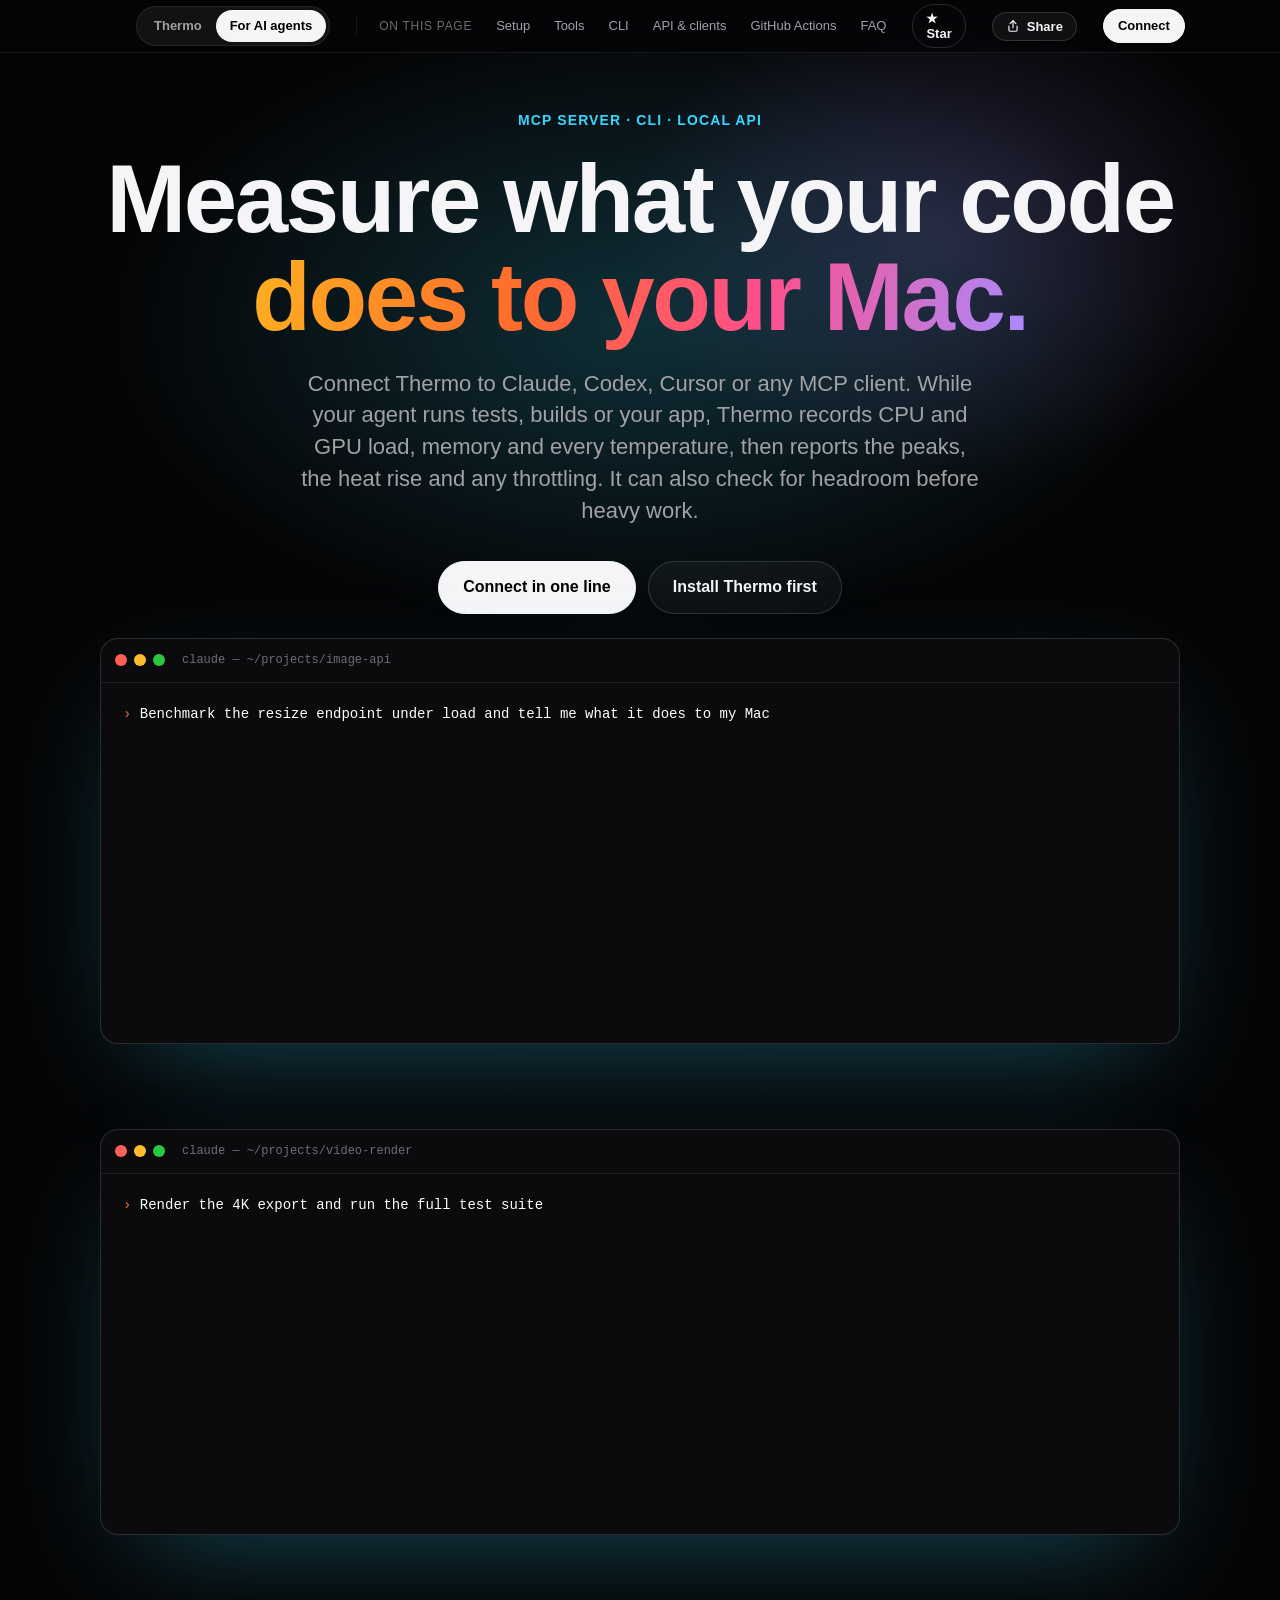
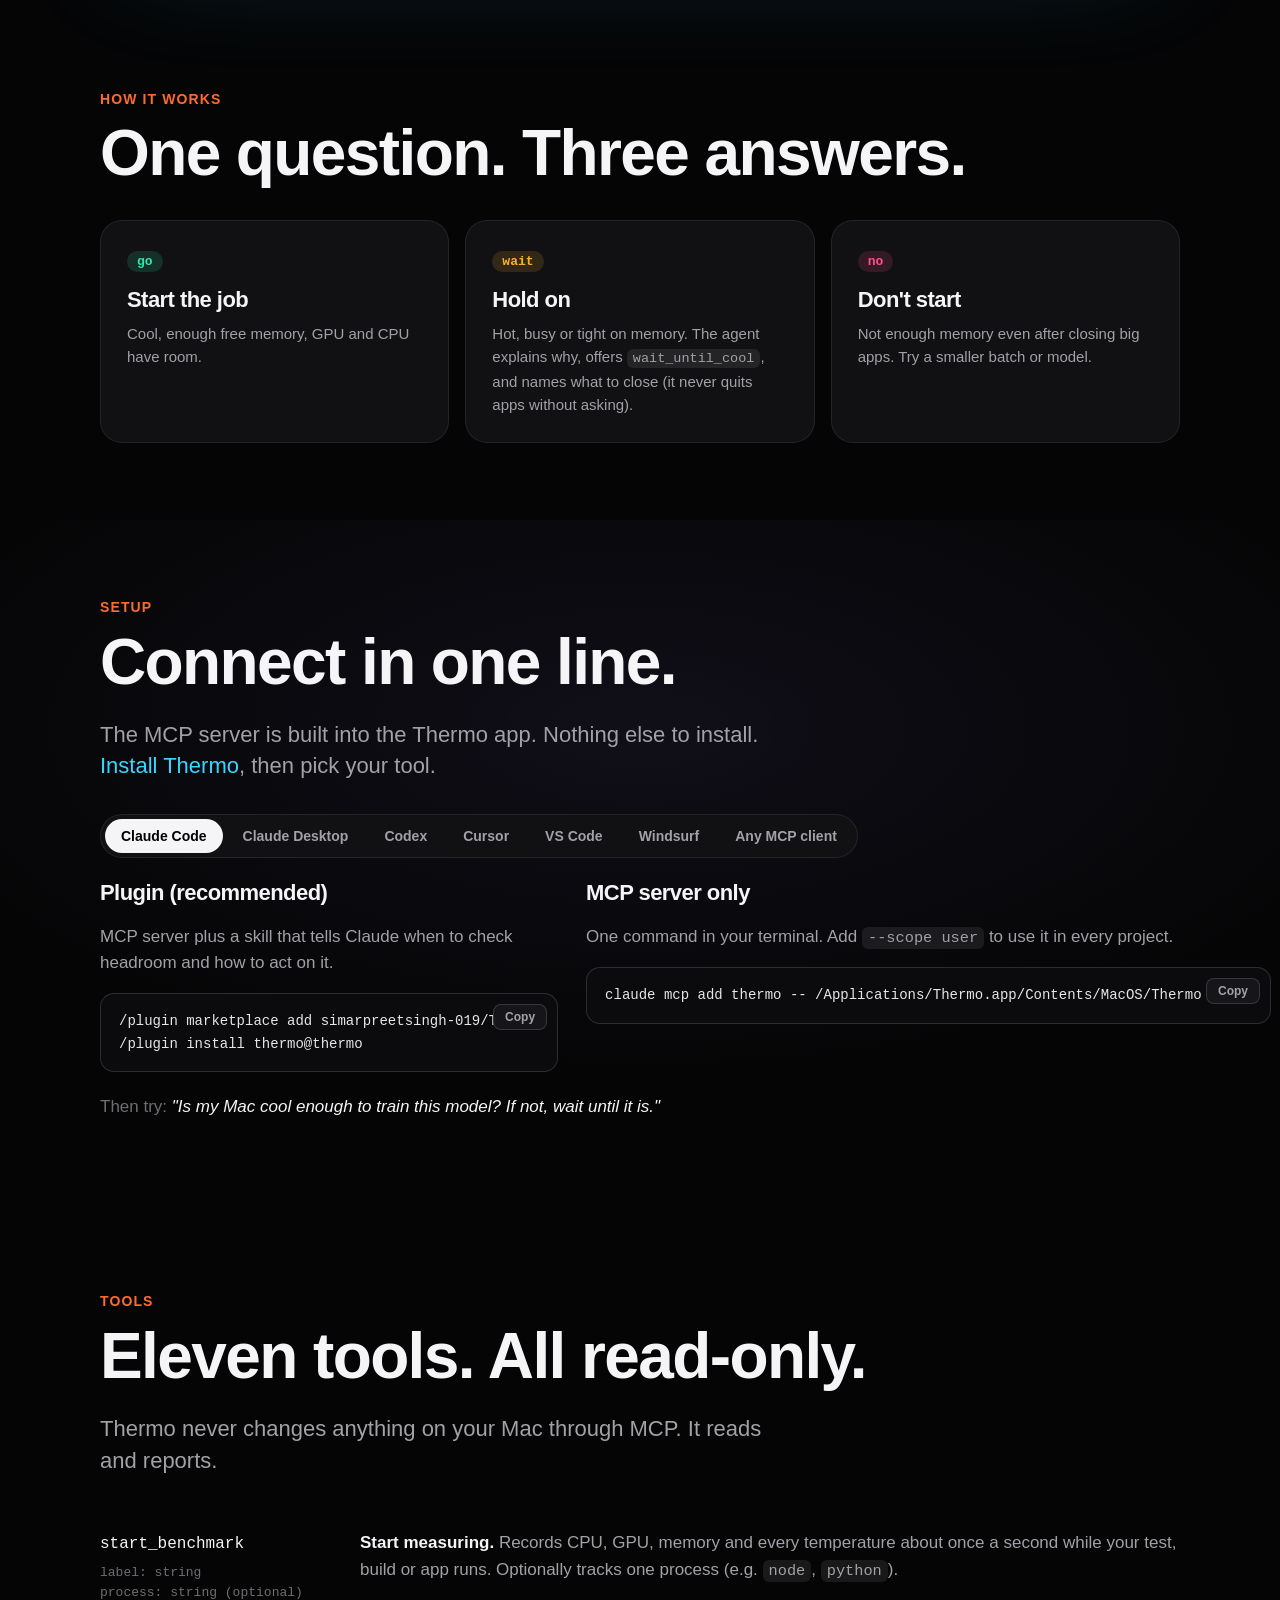
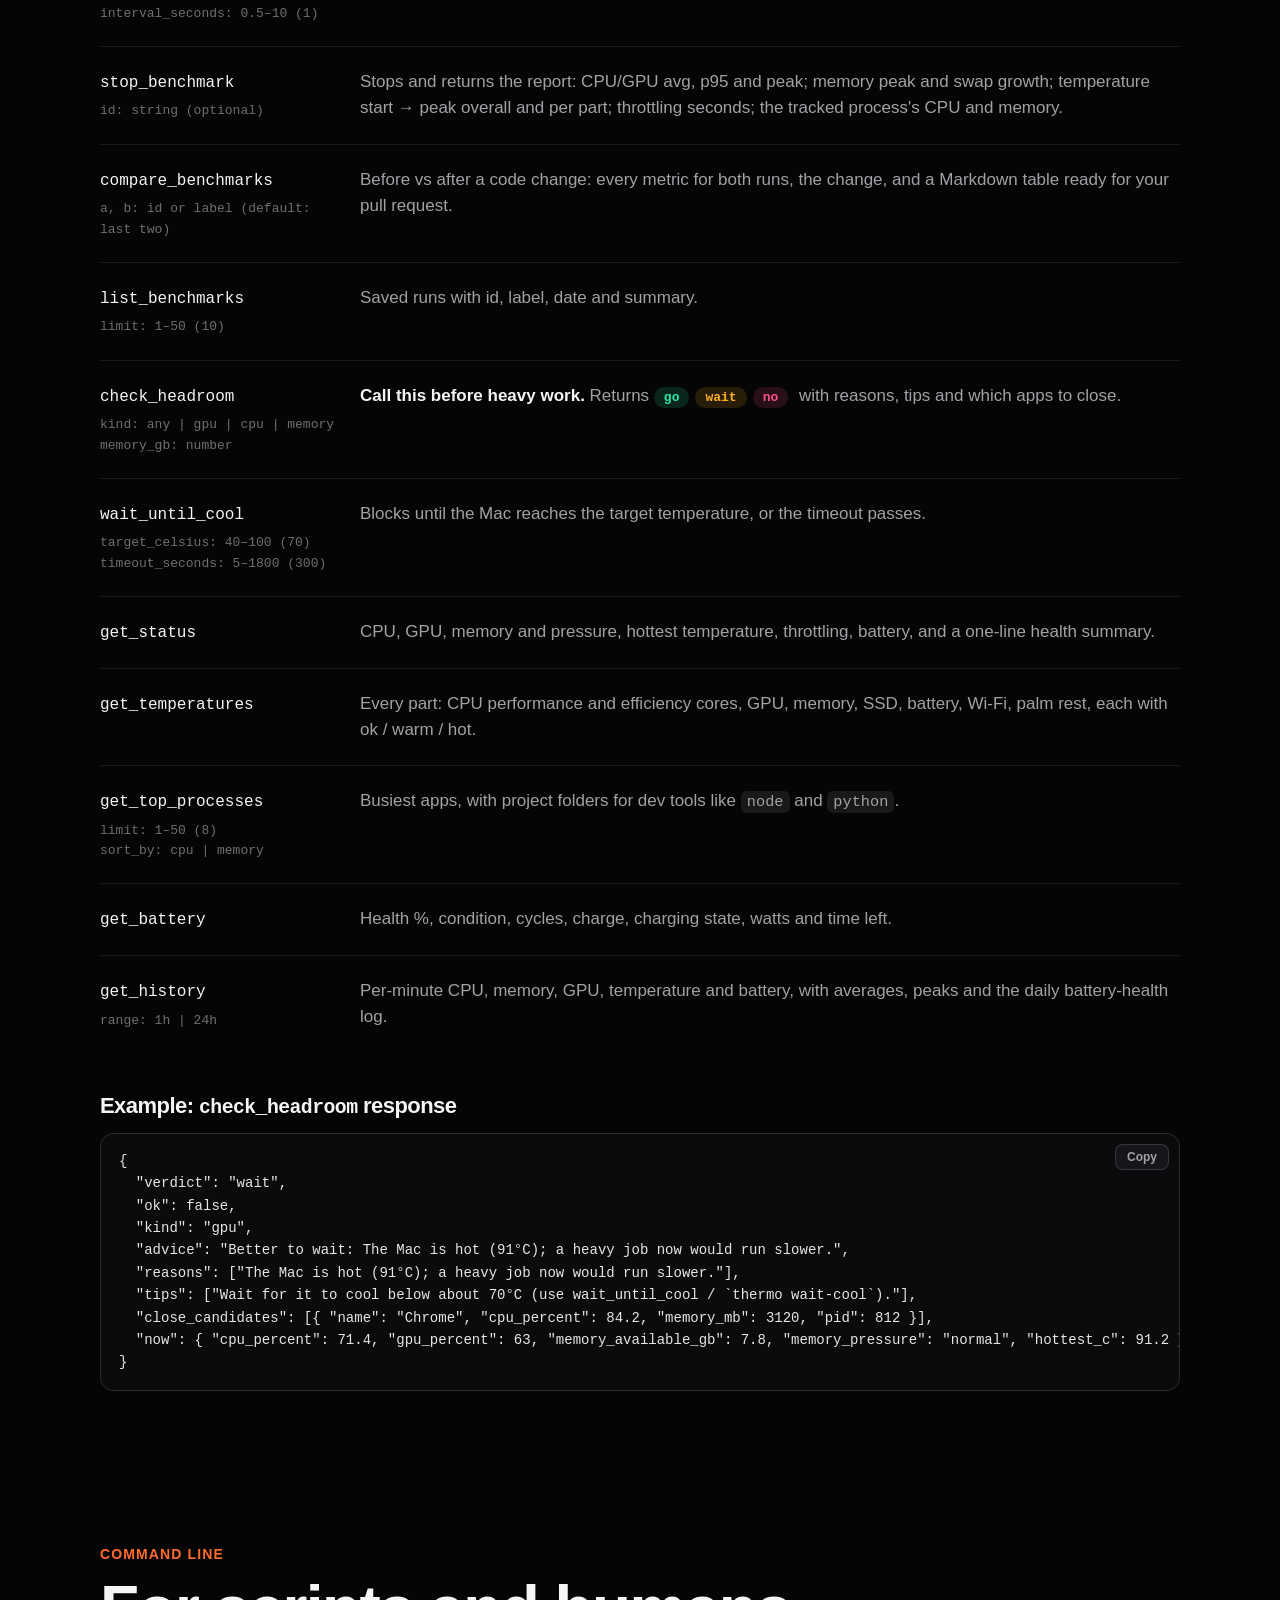
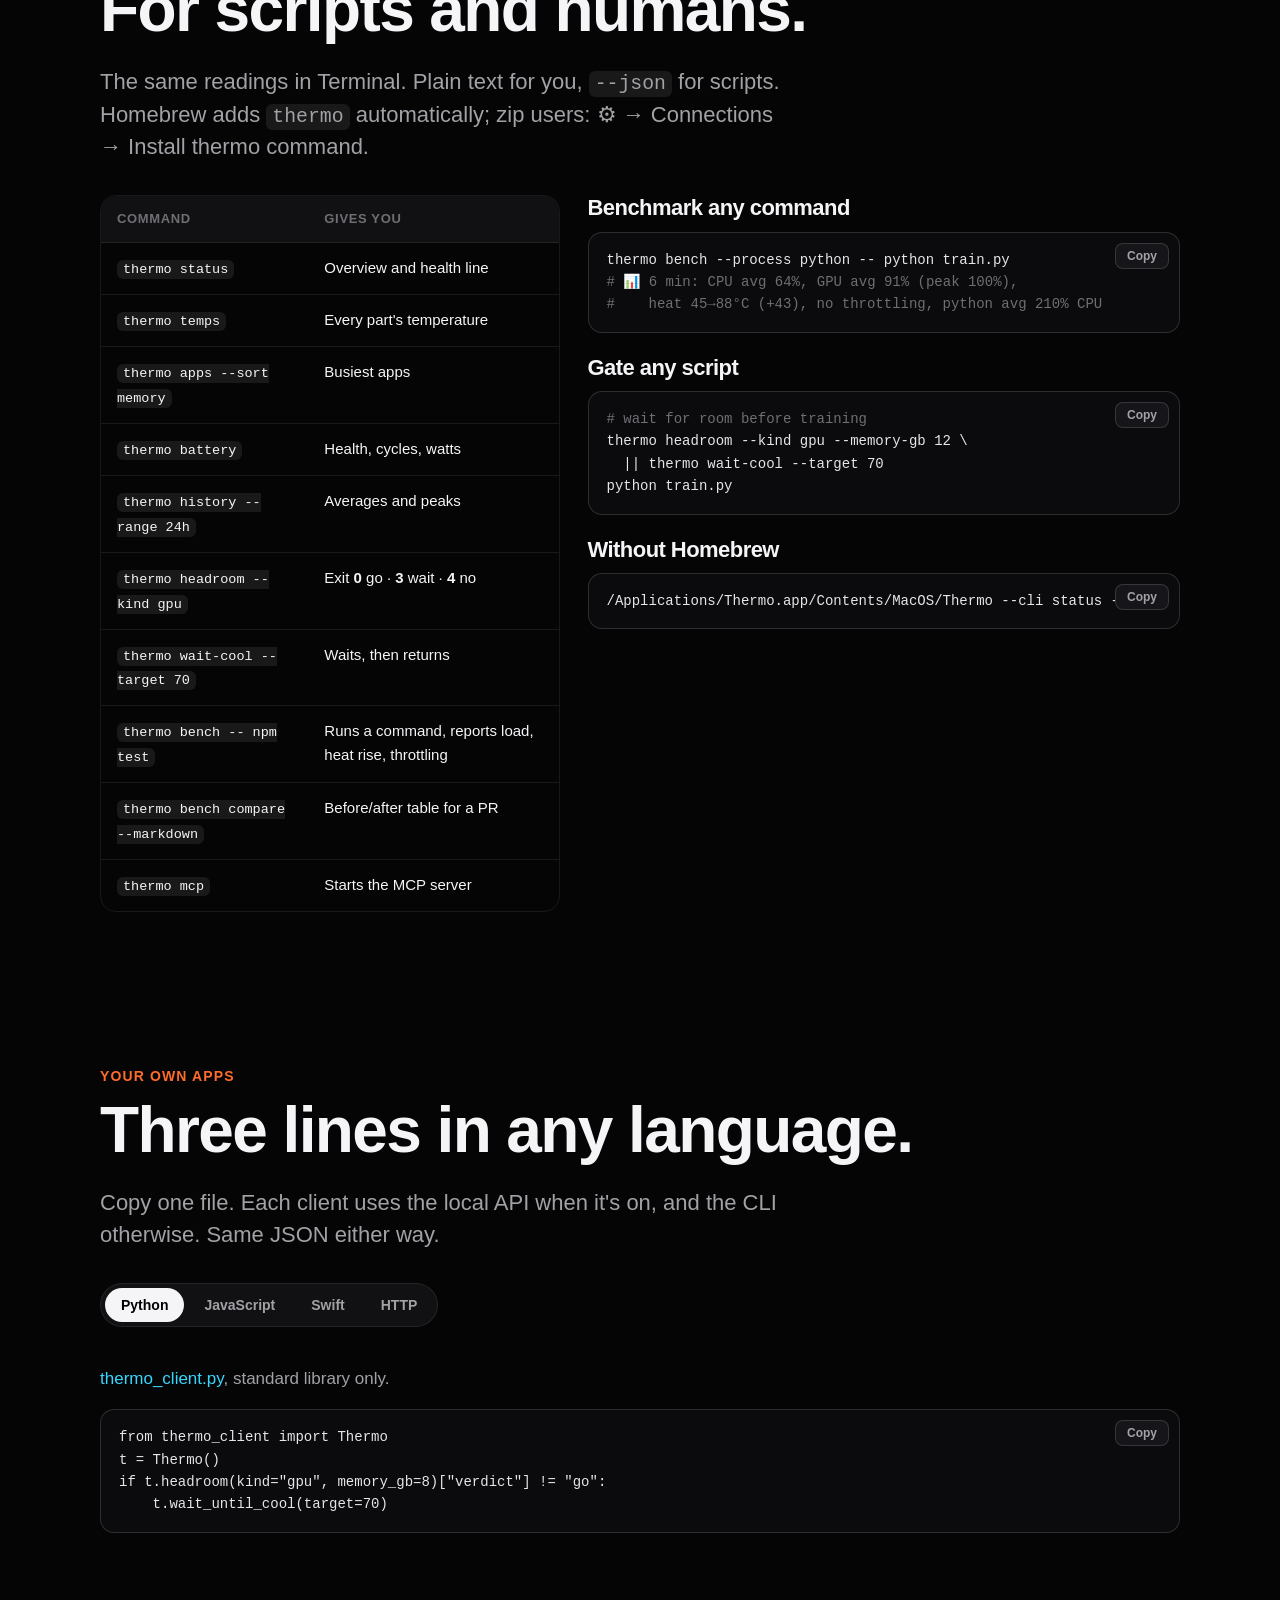
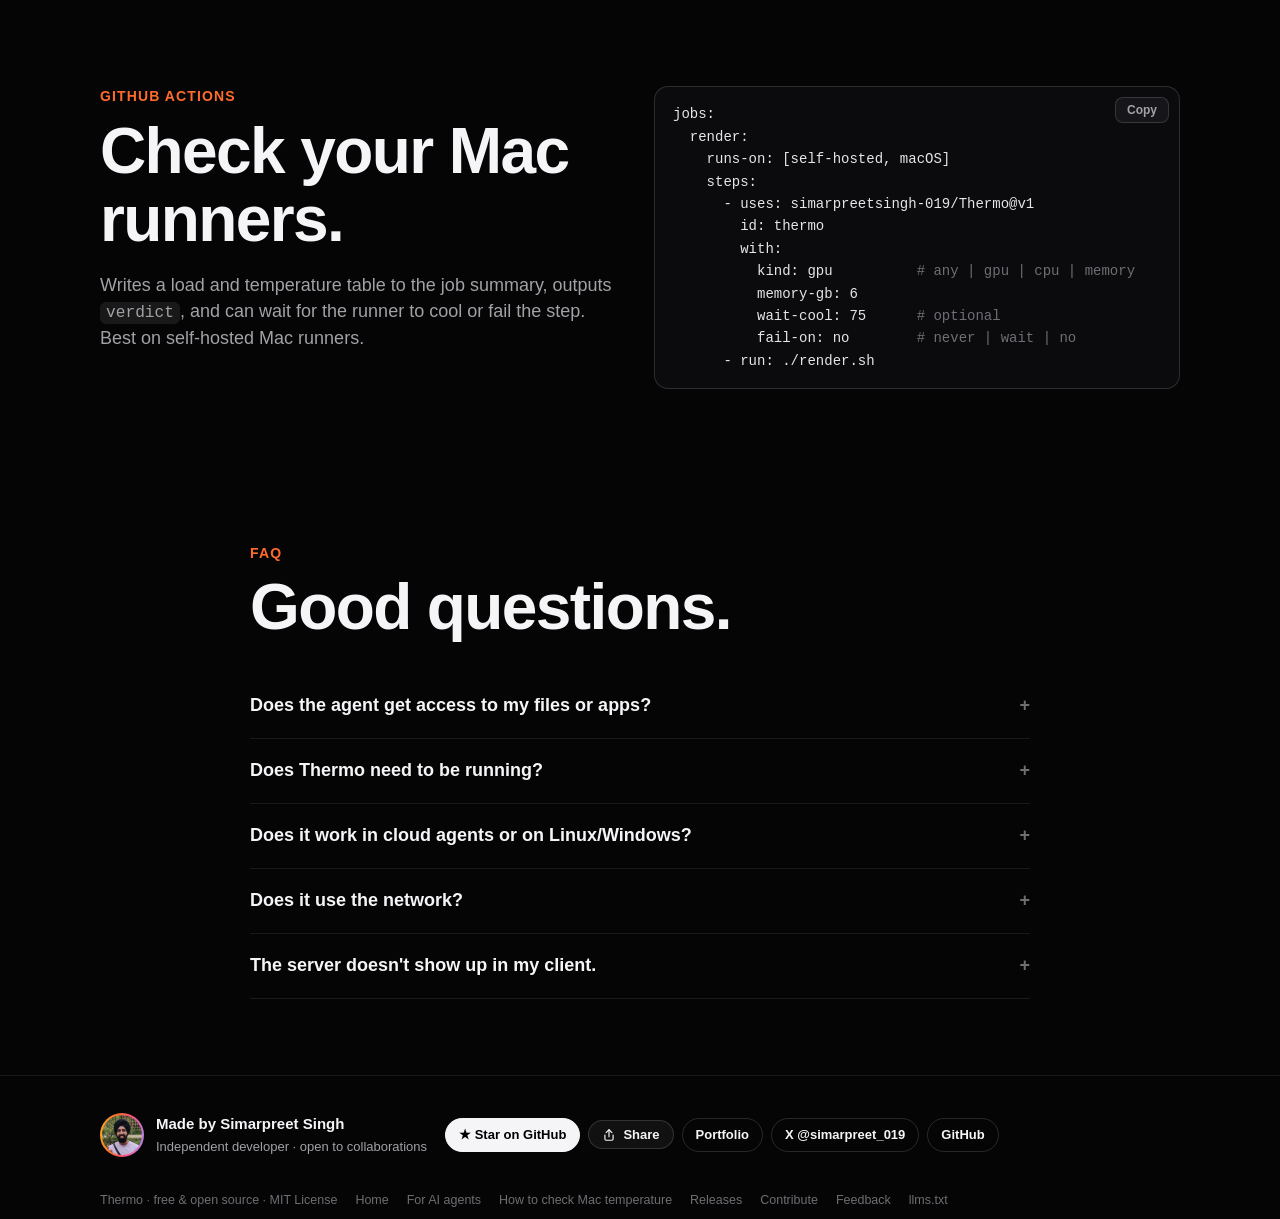
==== commit f1382a77: "Benchmarks: save every run, compare before/after, export CSV and Markdown; MCP compare_benchmarks an" ====
--- a/docs/agents.html
+++ b/docs/agents.html
@@ -206,12 +206,14 @@
   <div class="wrap">
     <div class="sec-head rv">
       <div class="eyebrow">Tools</div>
-      <h2>Nine tools. All read-only.</h2>
+      <h2>Eleven tools. All read-only.</h2>
       <p class="lede">Thermo never changes anything on your Mac through MCP. It reads and reports.</p>
     </div>
     <div class="rv">
       <div class="tool"><div><code class="n">start_benchmark</code><div class="args">label: string<br>process: string (optional)<br>interval_seconds: 0.5–10 (1)</div></div><p><b style="color:var(--fg)">Start measuring.</b> Records CPU, GPU, memory and every temperature about once a second while your test, build or app runs. Optionally tracks one process (e.g. <code>node</code>, <code>python</code>).</p></div>
       <div class="tool"><div><code class="n">stop_benchmark</code><div class="args">id: string (optional)</div></div><p>Stops and returns the report: CPU/GPU avg, p95 and peak; memory peak and swap growth; temperature start → peak overall and per part; throttling seconds; the tracked process's CPU and memory.</p></div>
+      <div class="tool"><div><code class="n">compare_benchmarks</code><div class="args">a, b: id or label (default: last two)</div></div><p>Before vs after a code change: every metric for both runs, the change, and a Markdown table ready for your pull request.</p></div>
+      <div class="tool"><div><code class="n">list_benchmarks</code><div class="args">limit: 1–50 (10)</div></div><p>Saved runs with id, label, date and summary.</p></div>
       <div class="tool"><div><code class="n">check_headroom</code><div class="args">kind: any | gpu | cpu | memory<br>memory_gb: number</div></div><p><b style="color:var(--fg)">Call this before heavy work.</b> Returns <span class="verdict v-go">go</span><span class="verdict v-wait">wait</span><span class="verdict v-no">no</span> with reasons, tips and which apps to close.</p></div>
       <div class="tool"><div><code class="n">wait_until_cool</code><div class="args">target_celsius: 40–100 (70)<br>timeout_seconds: 5–1800 (300)</div></div><p>Blocks until the Mac reaches the target temperature, or the timeout passes.</p></div>
       <div class="tool"><div><code class="n">get_status</code></div><p>CPU, GPU, memory and pressure, hottest temperature, throttling, battery, and a one-line health summary.</p></div>
@@ -252,6 +254,7 @@
         <tr><td><code>thermo headroom --kind gpu</code></td><td>Exit <b>0</b> go · <b>3</b> wait · <b>4</b> no</td></tr>
         <tr><td><code>thermo wait-cool --target 70</code></td><td>Waits, then returns</td></tr>
         <tr><td><code>thermo bench -- npm test</code></td><td>Runs a command, reports load, heat rise, throttling</td></tr>
+        <tr><td><code>thermo bench compare --markdown</code></td><td>Before/after table for a PR</td></tr>
         <tr><td><code>thermo mcp</code></td><td>Starts the MCP server</td></tr>
       </table></div>
       <div>
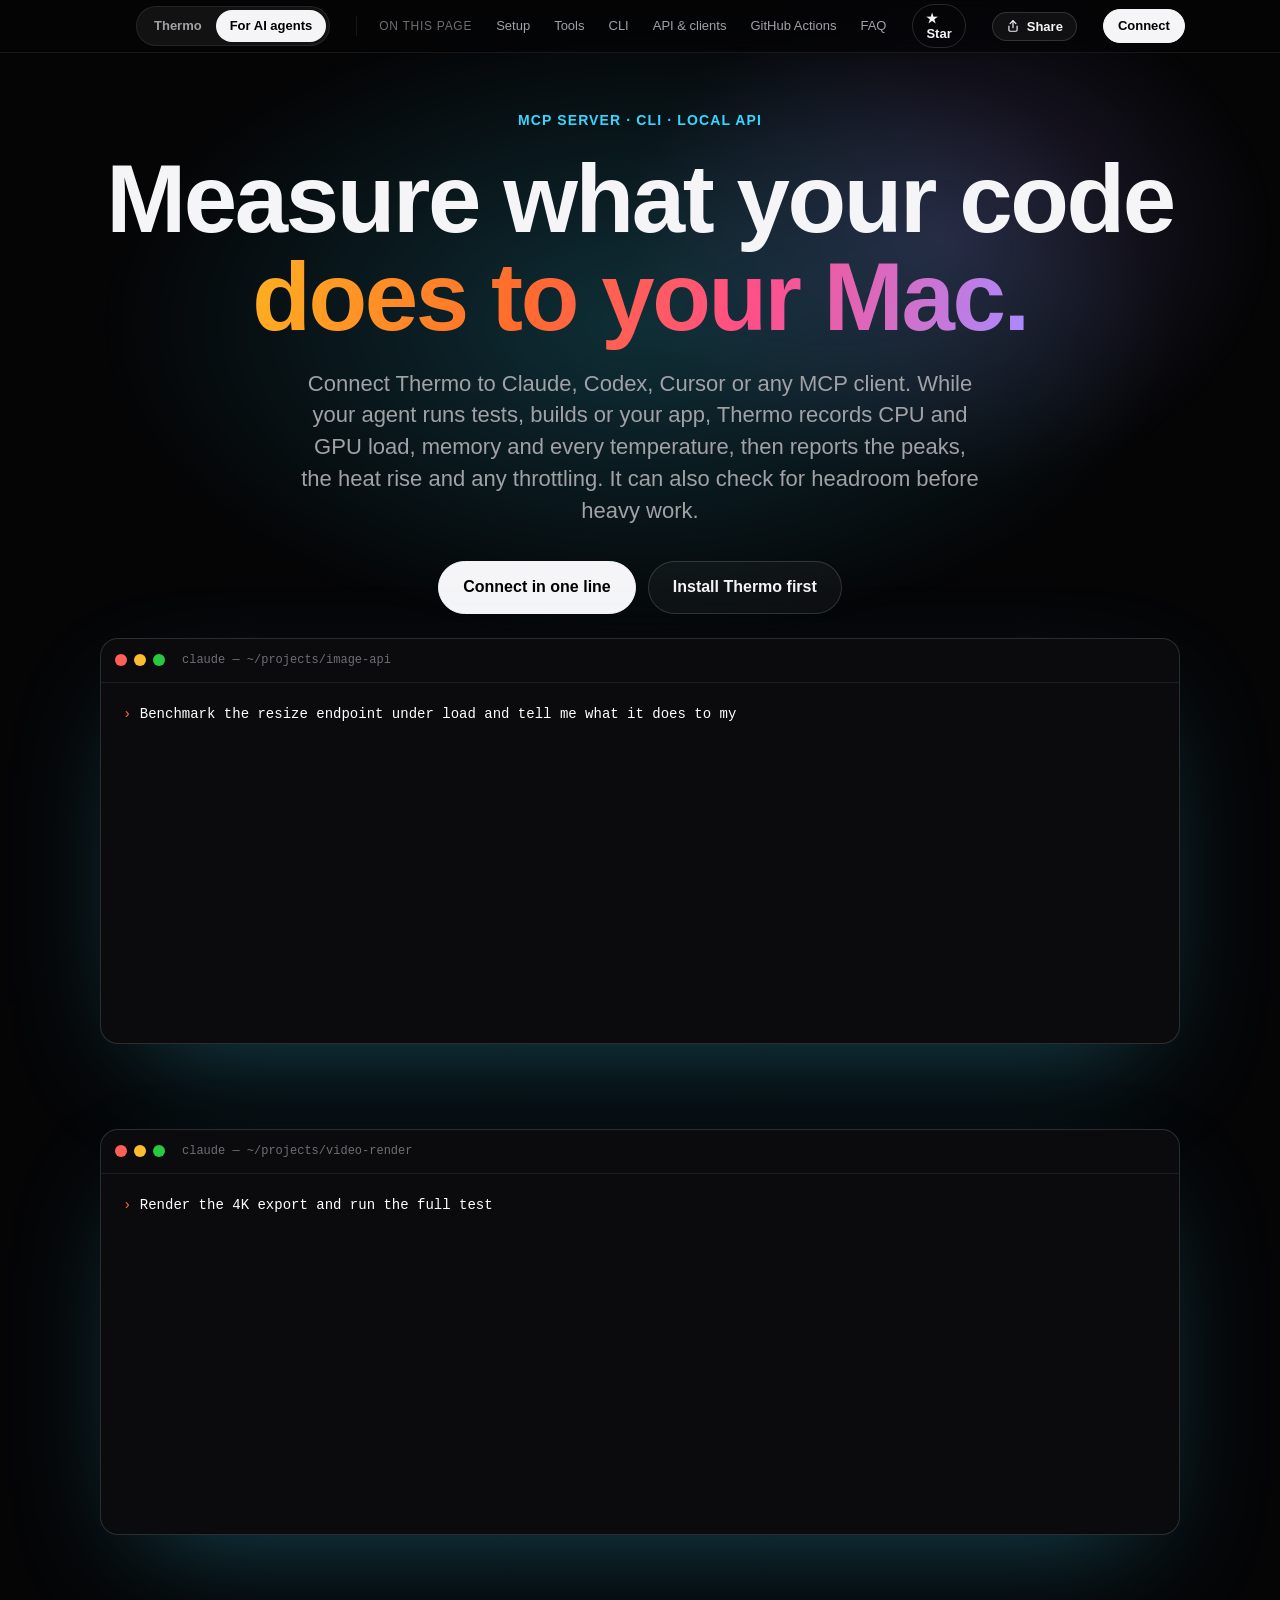
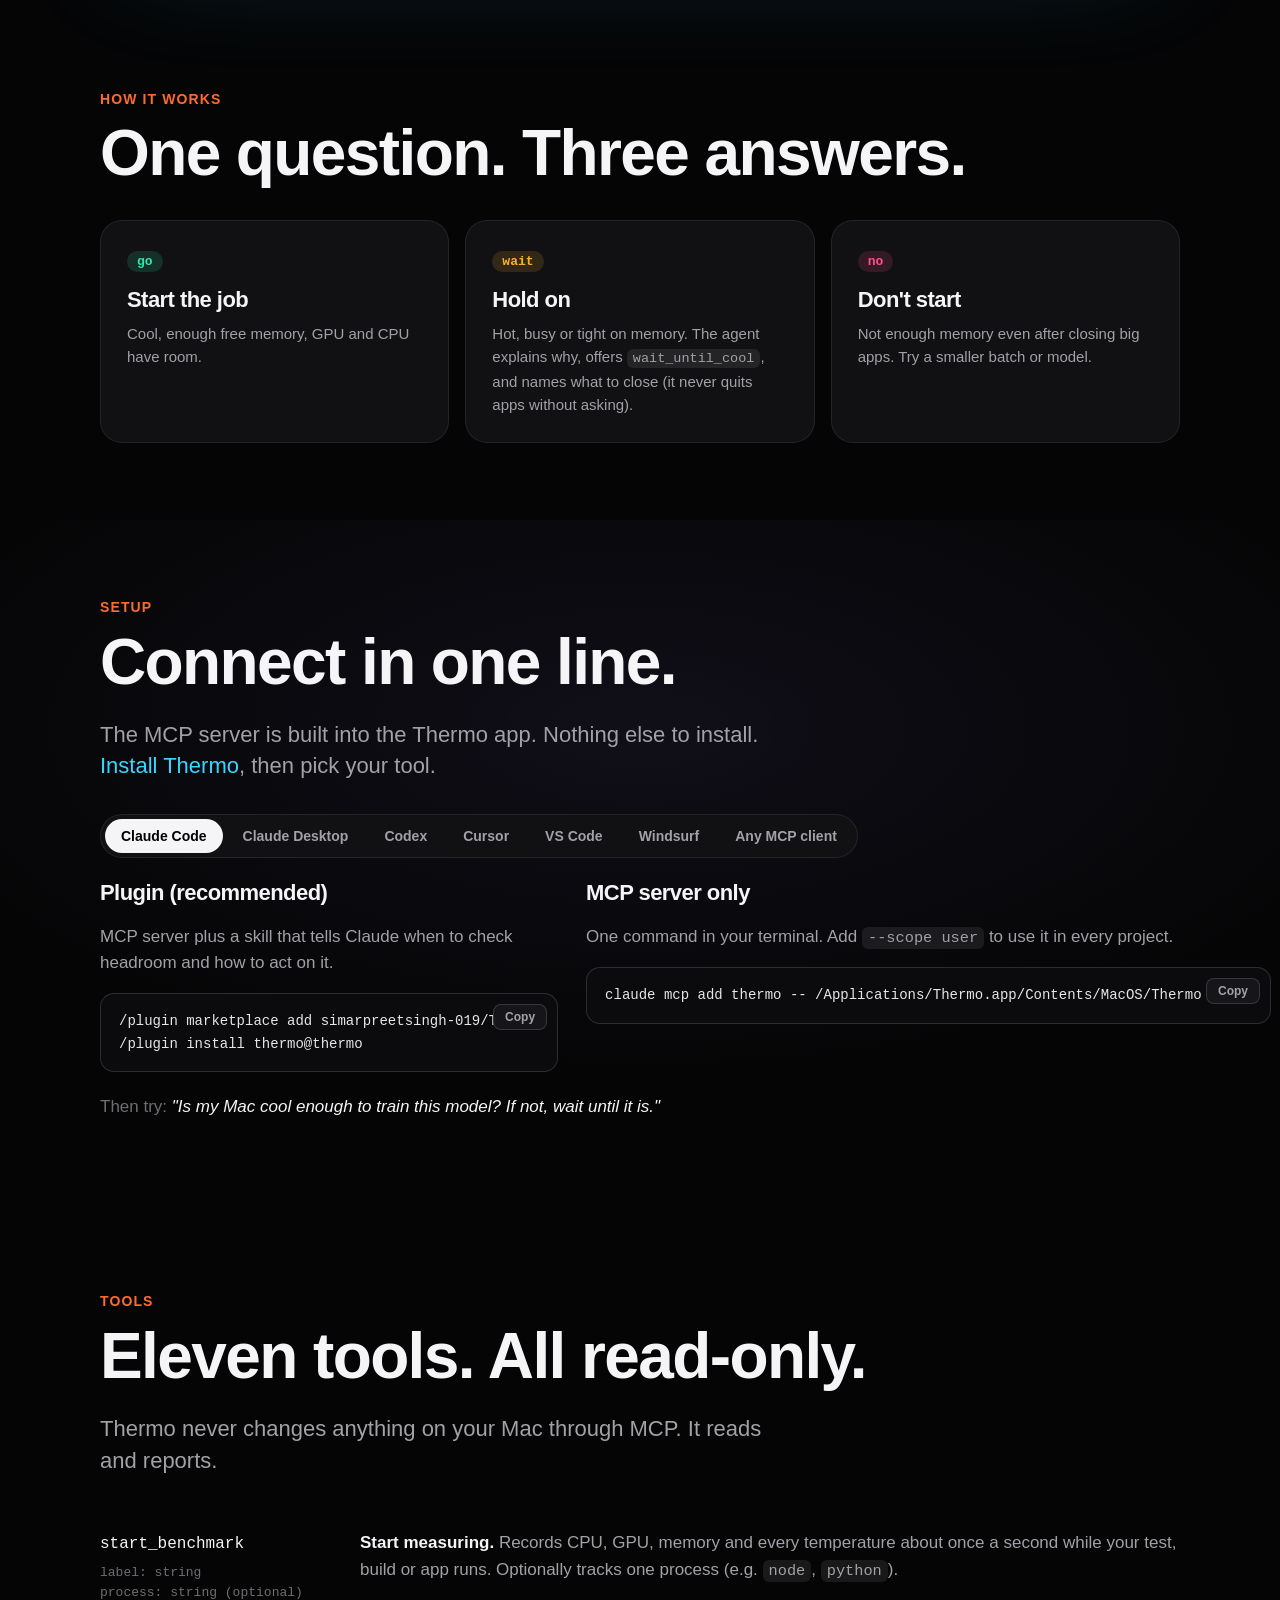
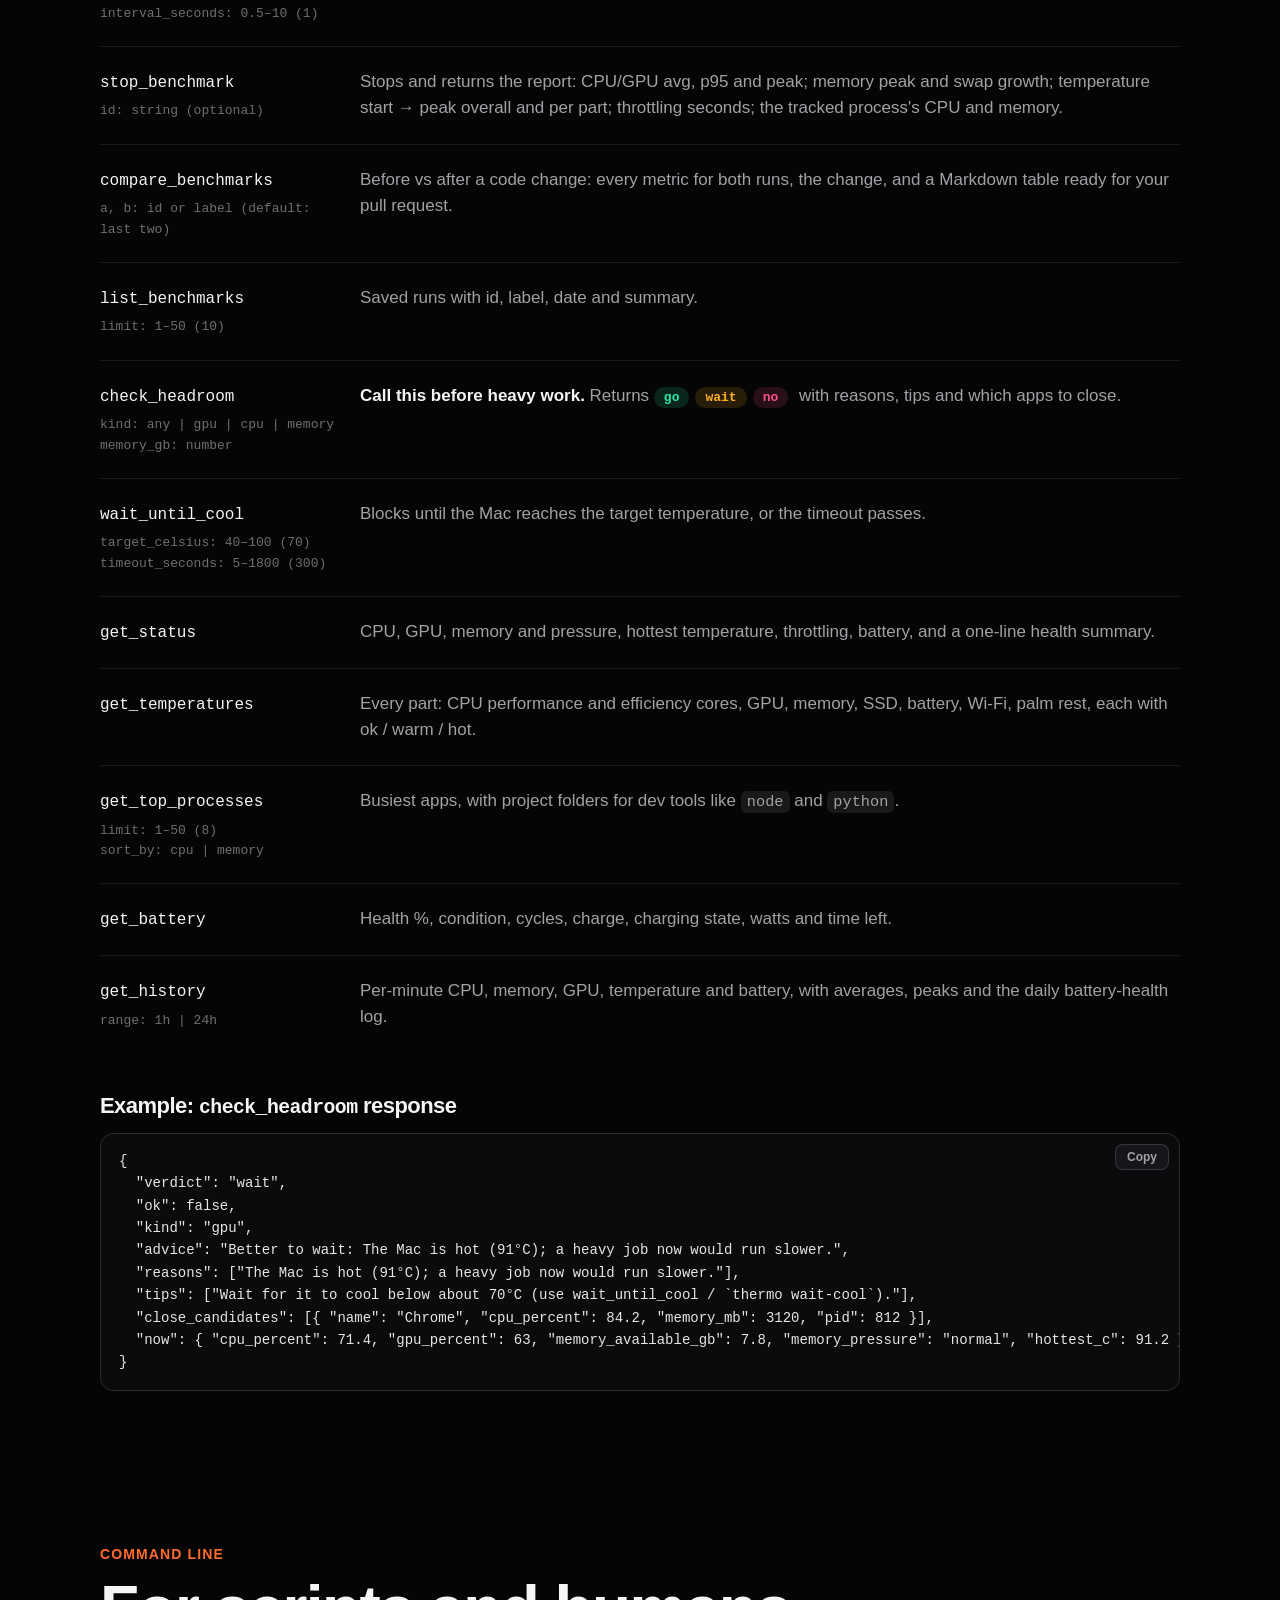
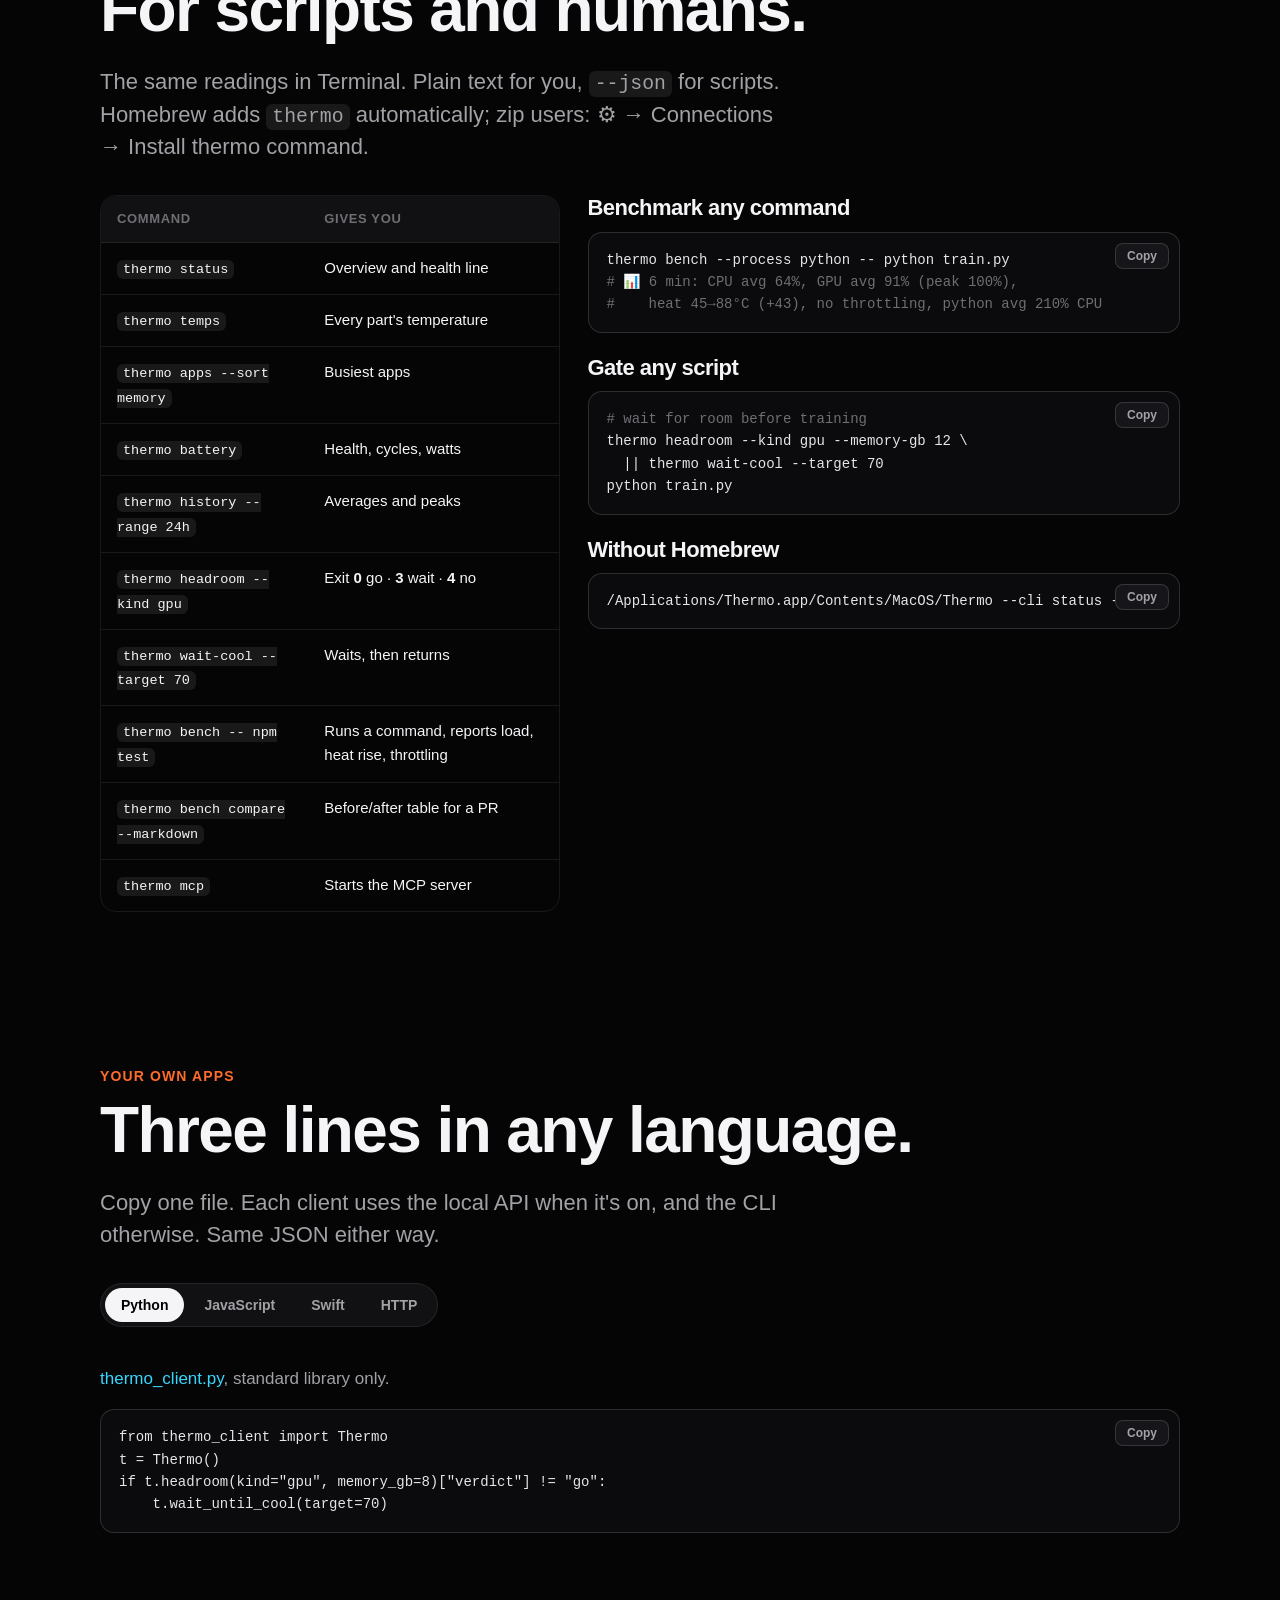
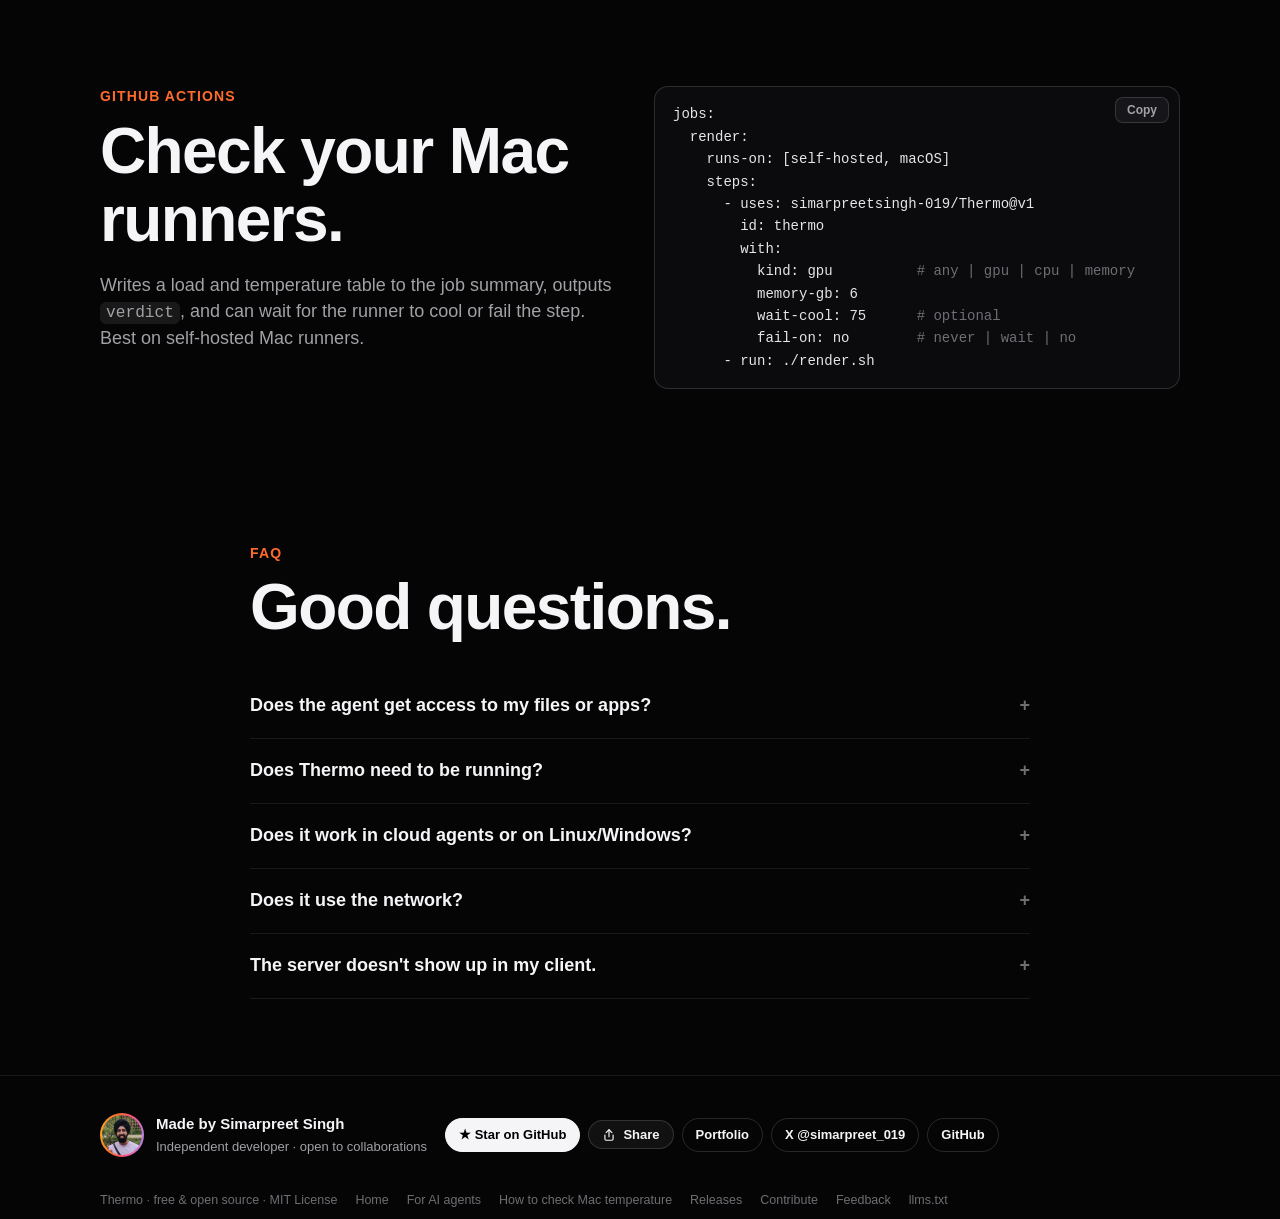
==== commit 74584b9f: "Name it Thermo for Mac in titles and README; plain first line; throttling, logging, chip support; co" ====
--- a/docs/agents.html
+++ b/docs/agents.html
@@ -3,7 +3,7 @@
 <head>
 <meta charset="utf-8">
 <meta name="viewport" content="width=device-width, initial-scale=1">
-<title>Thermo MCP server: benchmark CPU, GPU and temperature from your AI agent</title>
+<title>Thermo for Mac MCP server: benchmark CPU, GPU and temperature from your AI agent</title>
 <meta name="description" content="Connect Claude Code, Claude Desktop, Codex, Cursor, VS Code or any MCP client to Thermo. Agents check headroom before heavy jobs, wait for the Mac to cool, and read temperatures, processes, battery and history. Plus CLI, local API, clients and a GitHub Action.">
 <meta name="keywords" content="mcp server mac, mac temperature mcp, claude code mcp macos, codex mcp, cursor mcp, ai agent gpu headroom, check mac temperature api, macos system monitor api, thermo mcp">
 <meta name="theme-color" content="#050506">
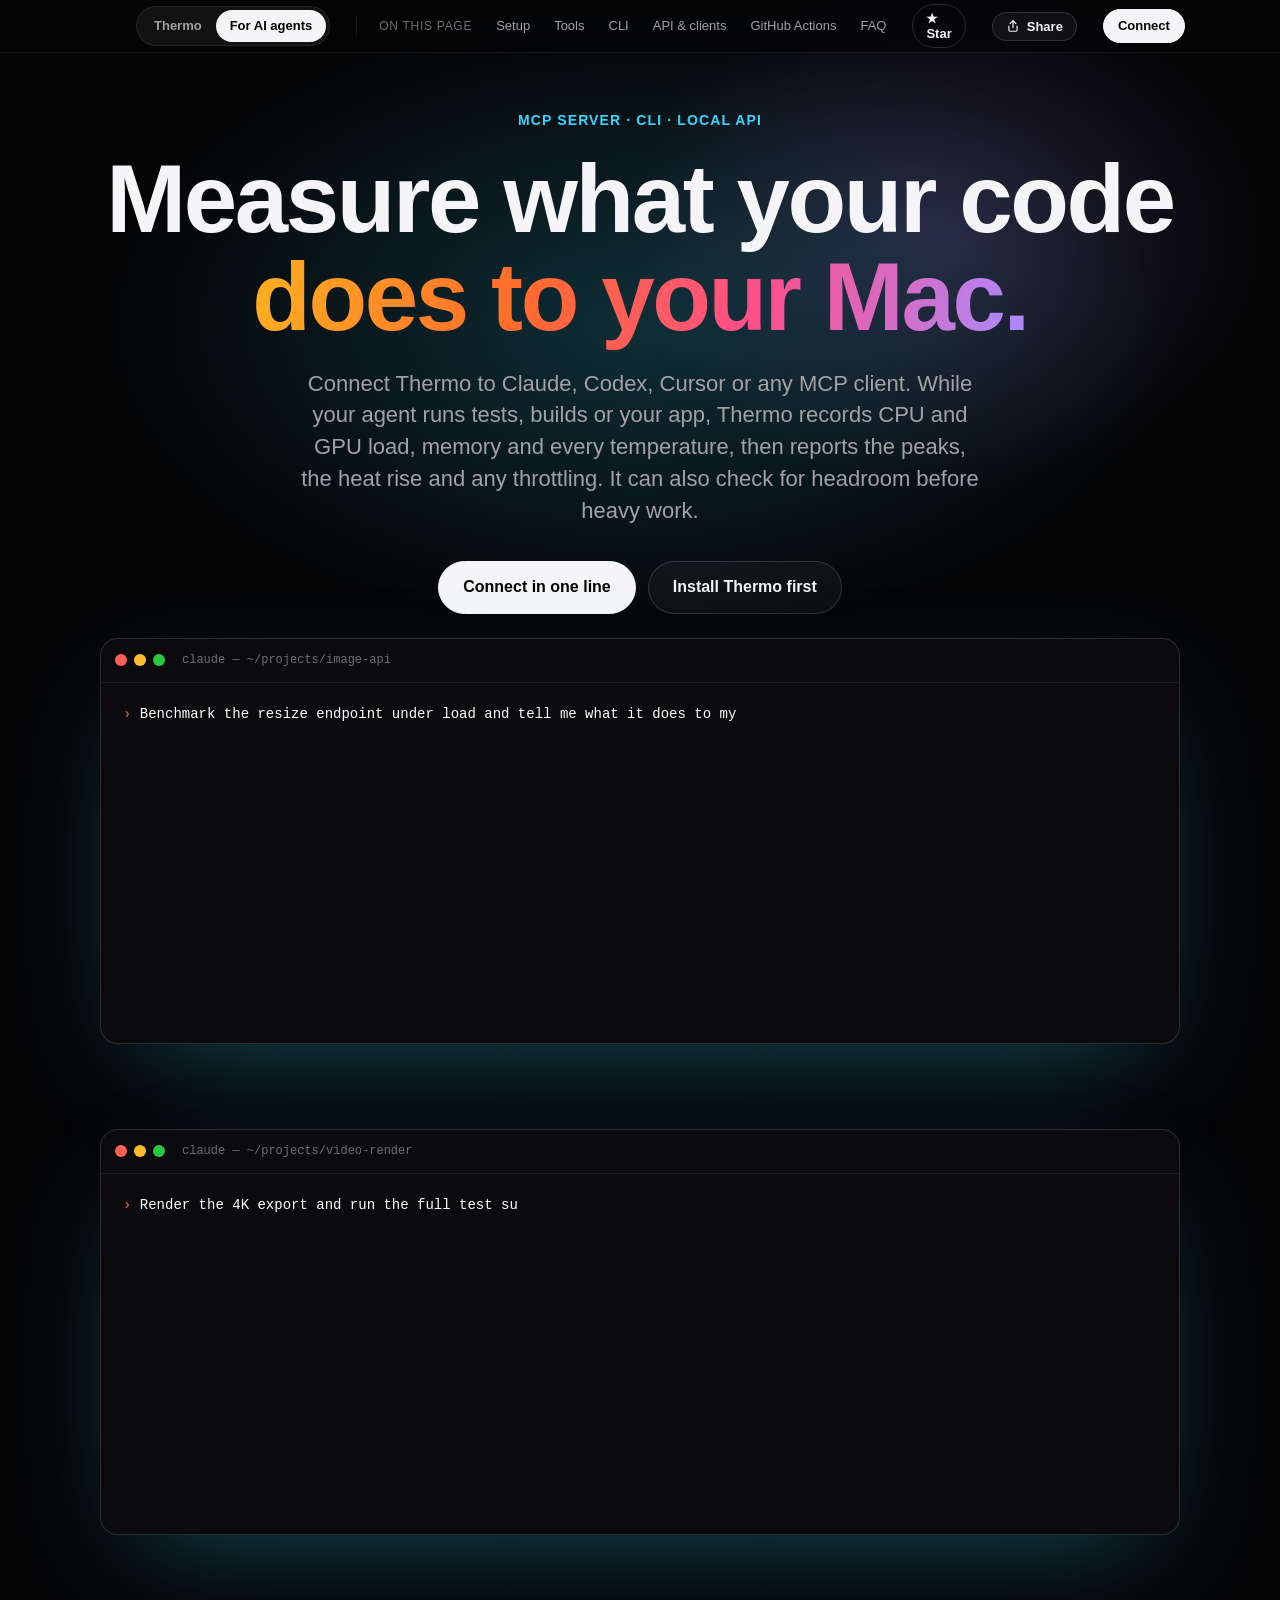
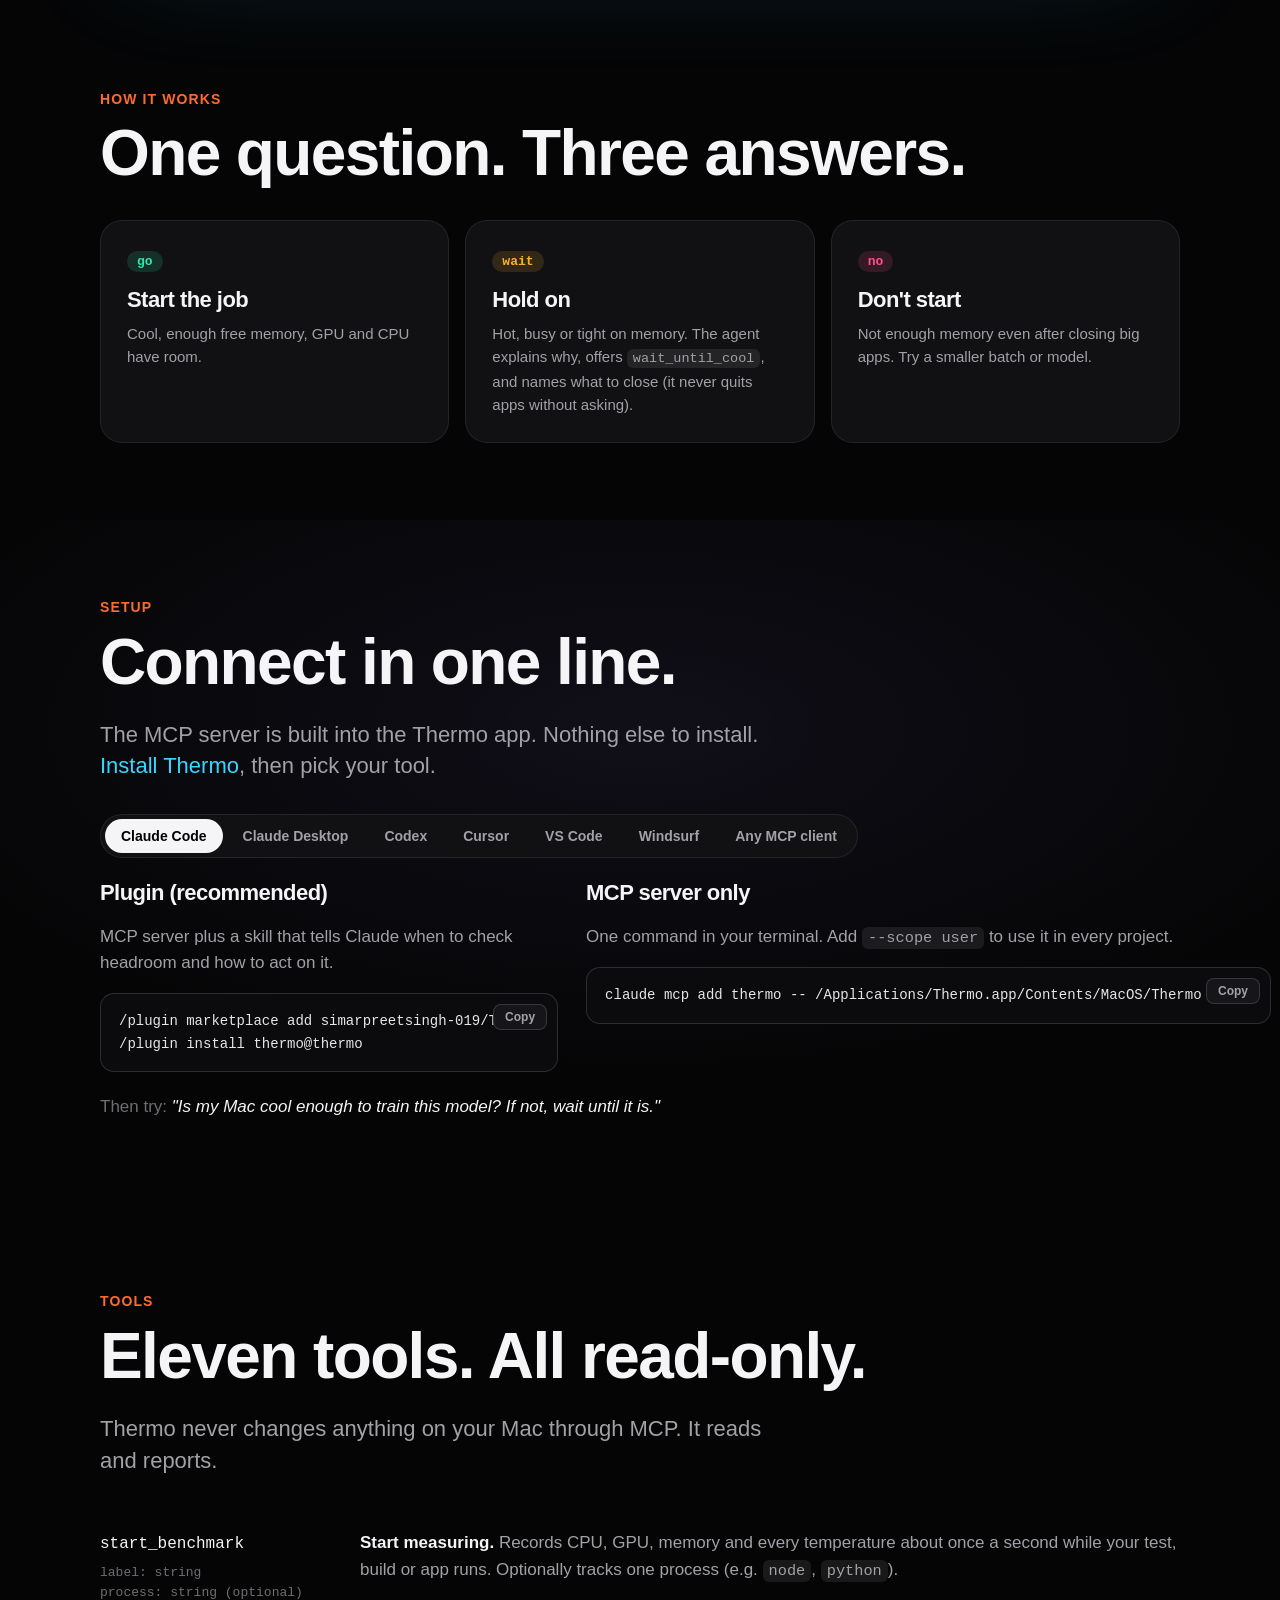
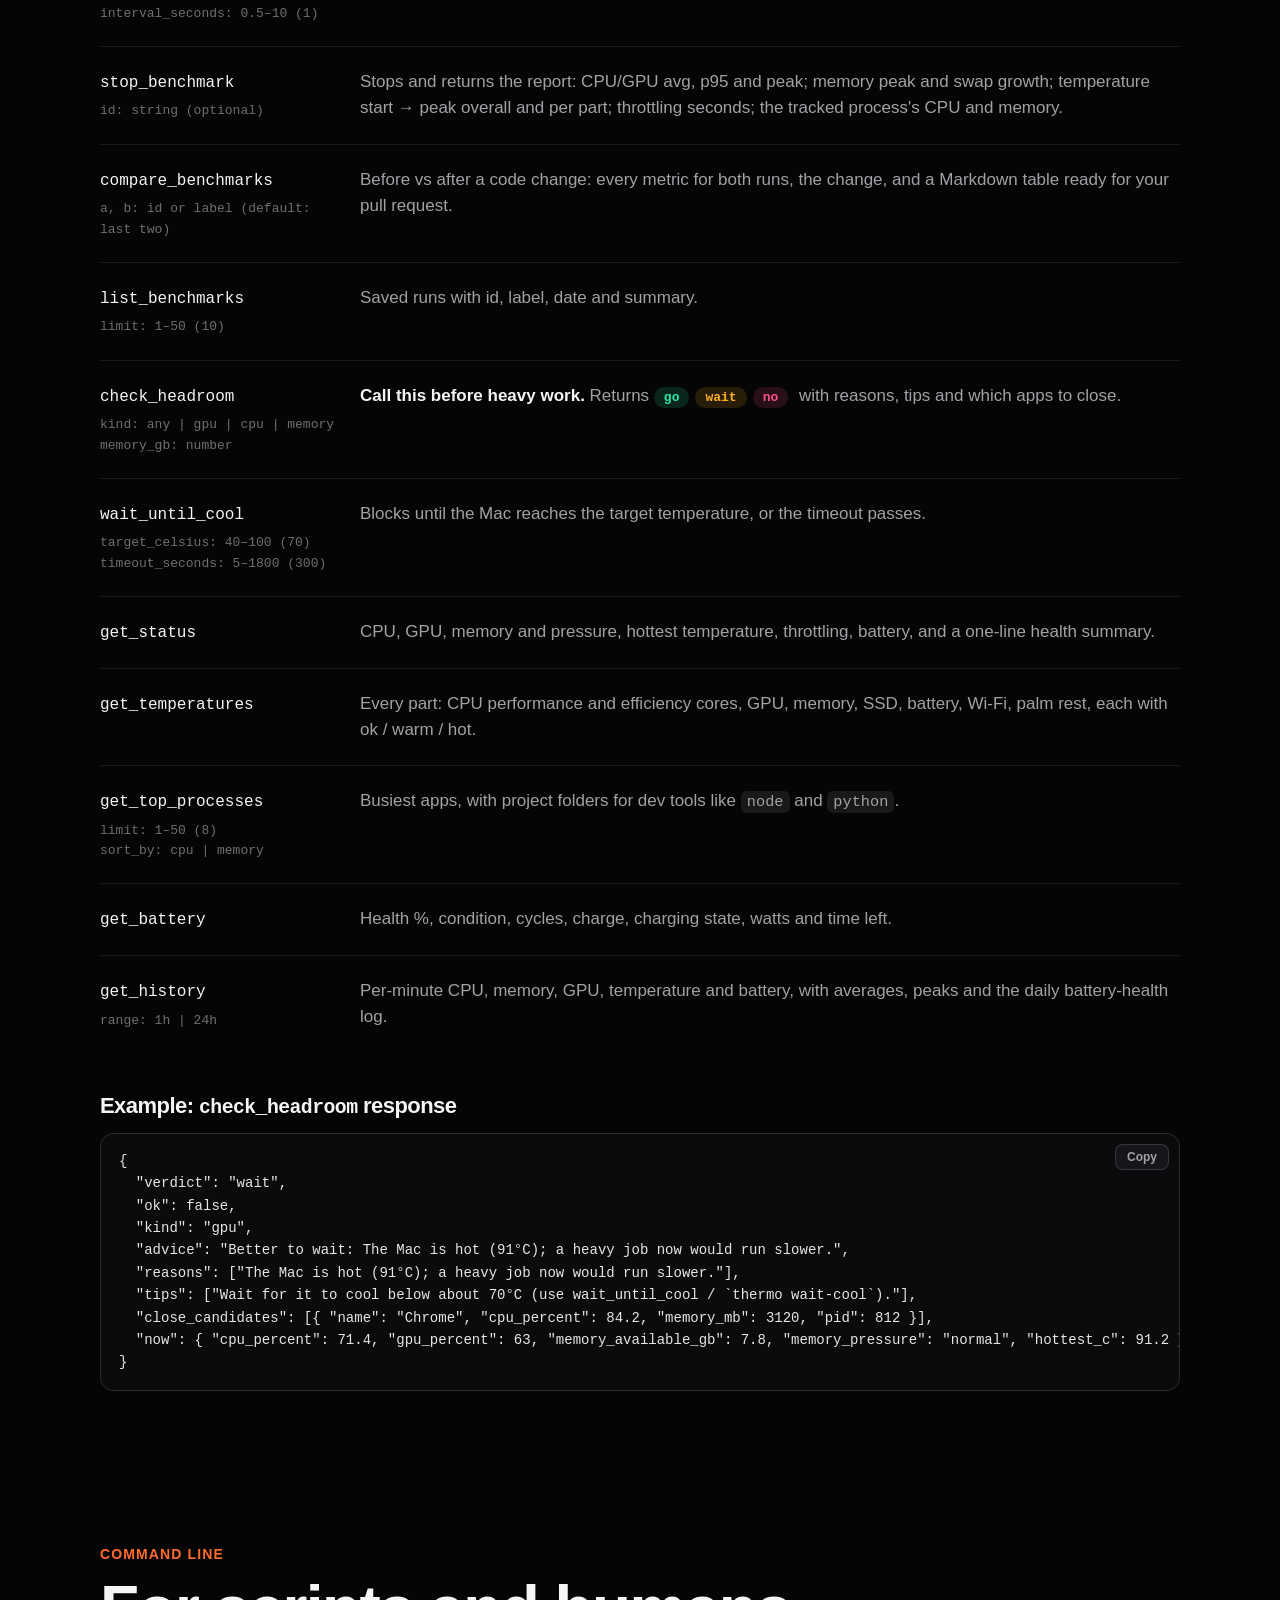
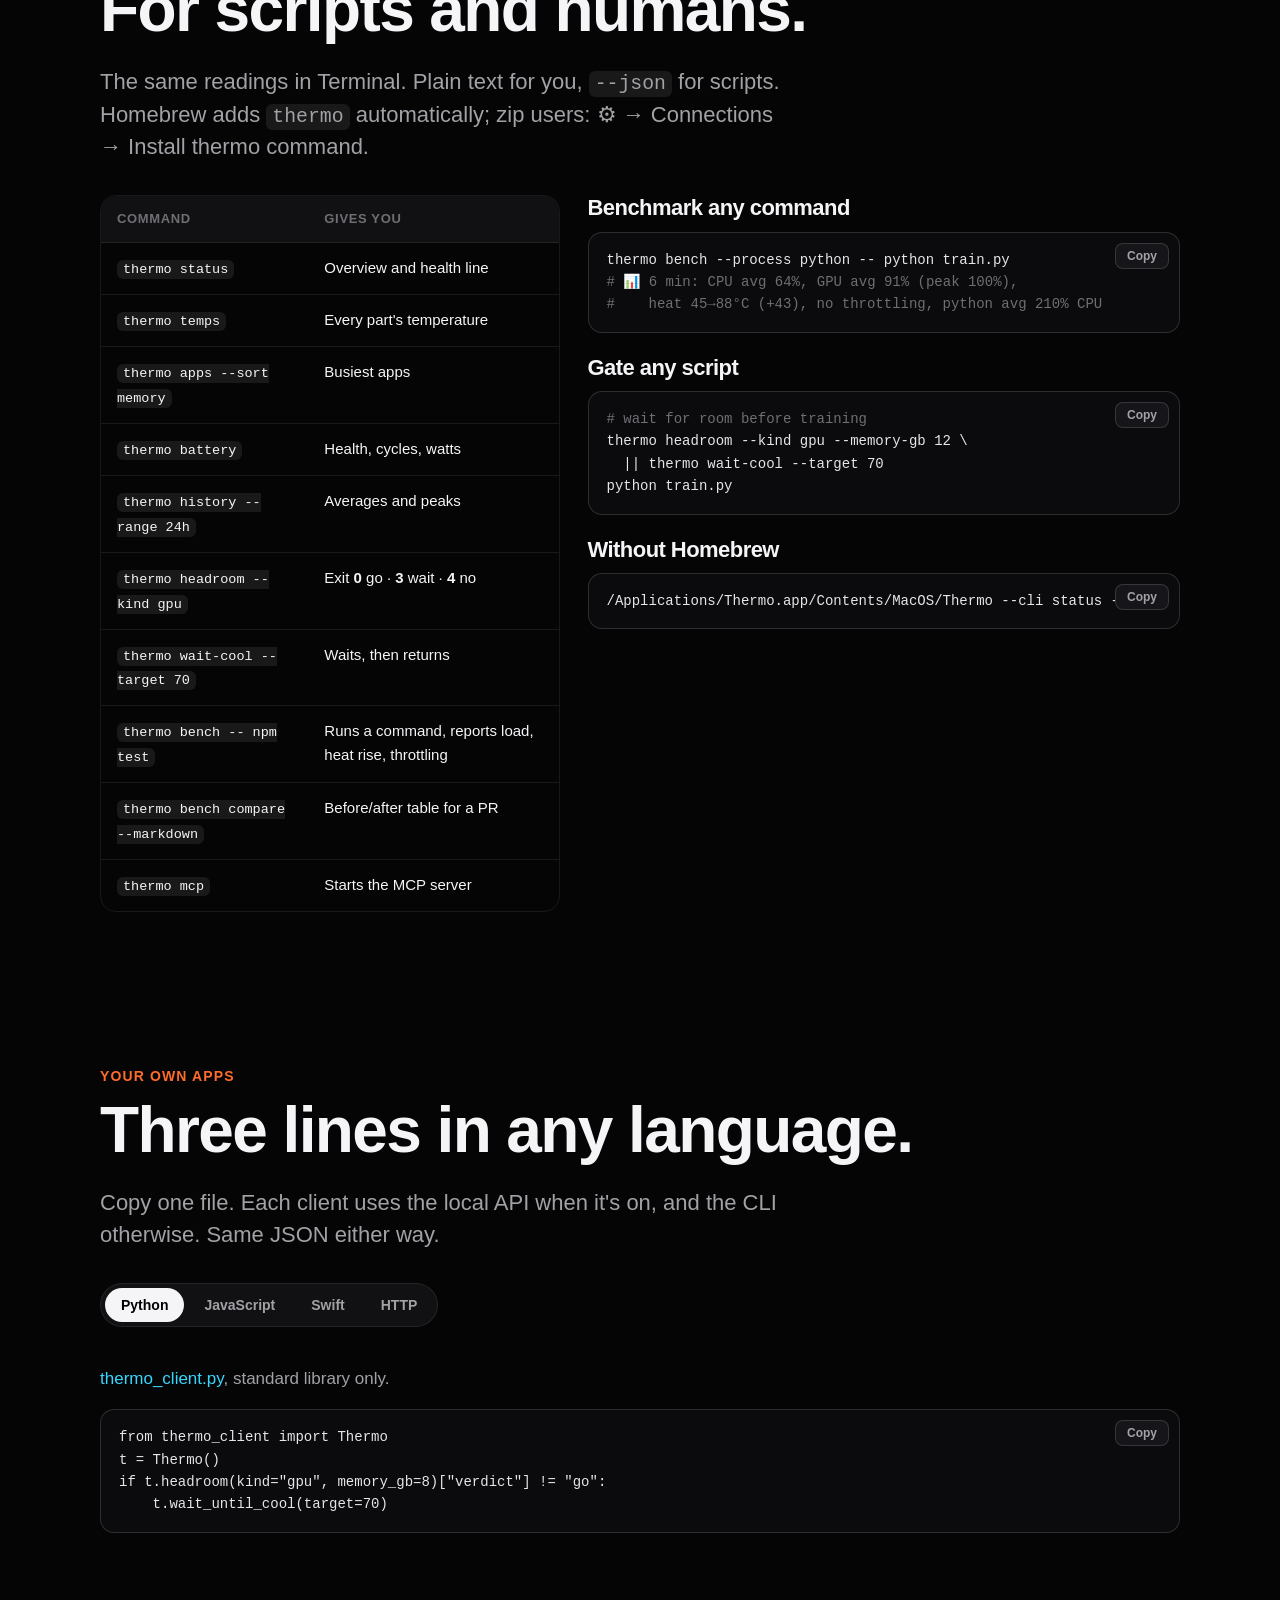
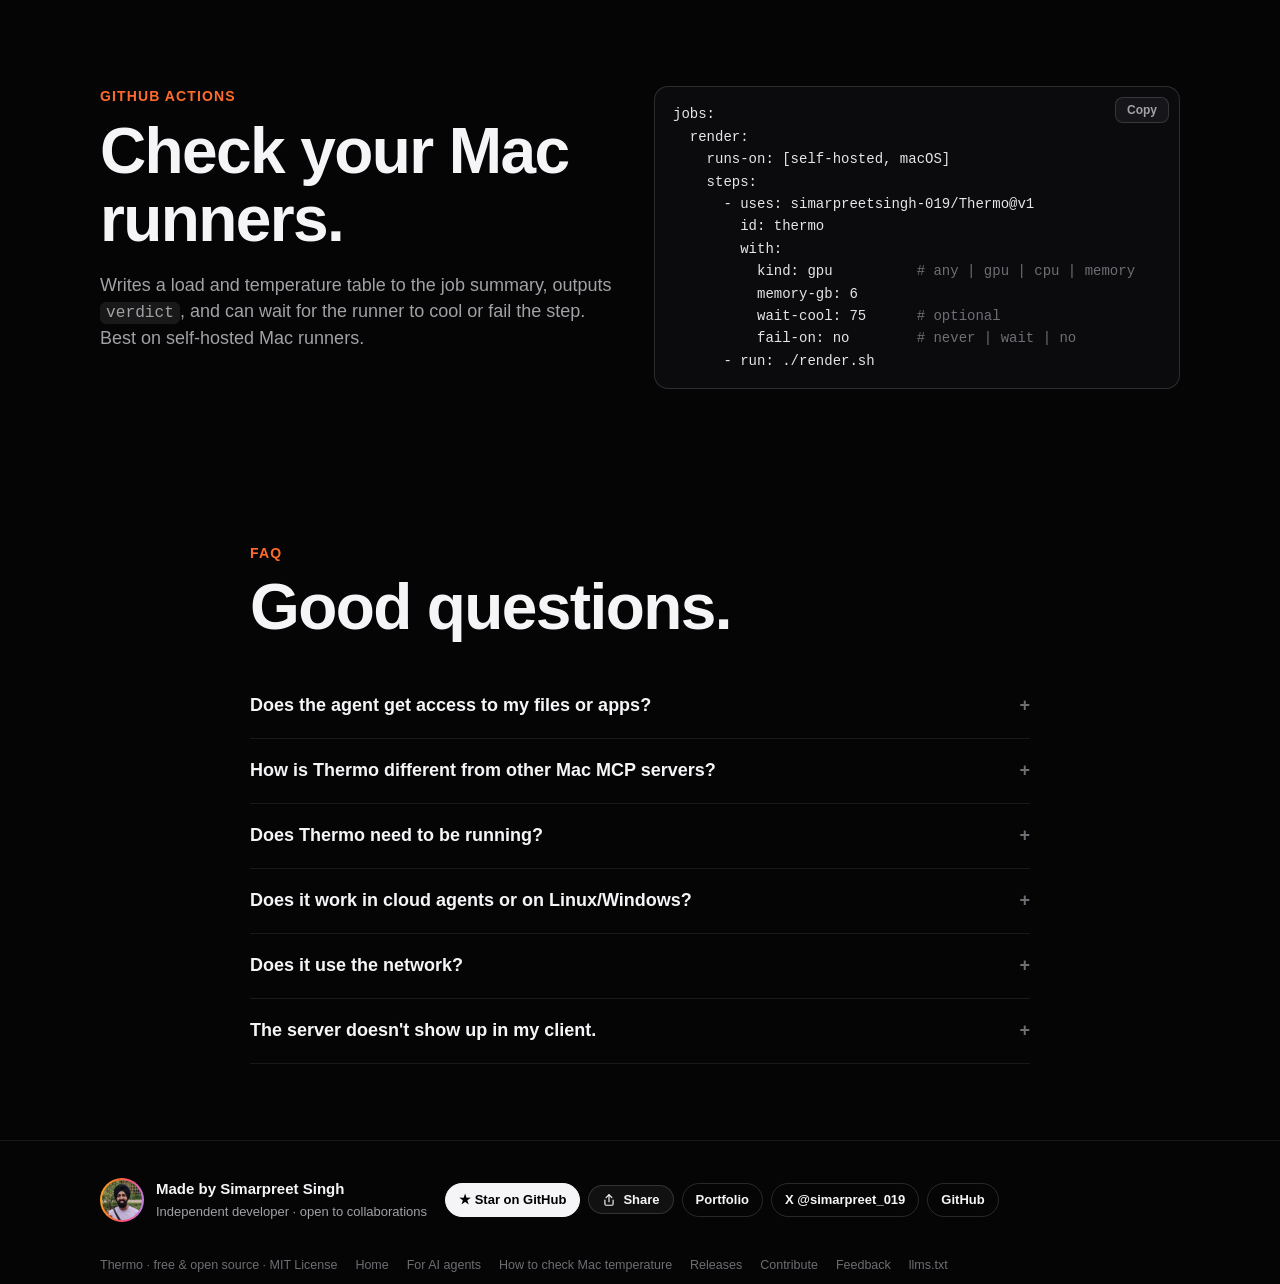
==== commit 9af2c158: "Site comparison + landing refresh; MCPB bundle, MCP Registry sync and plugin version sync on release" ====
--- a/docs/agents.html
+++ b/docs/agents.html
@@ -23,7 +23,7 @@
 <meta name="twitter:image" content="https://simarpreetsingh-019.github.io/Thermo/og-agents.png">
 <meta name="twitter:creator" content="@simarpreet_019">
 <script type="application/ld+json">
-[{"@context": "https://schema.org", "@type": "TechArticle", "headline": "Connect AI agents to Thermo (MCP server for macOS)", "about": "Thermo MCP server: check_headroom, wait_until_cool, get_status, get_temperatures, get_top_processes, get_battery, get_history", "author": {"@type": "Person", "name": "Simarpreet Singh", "url": "https://simarpreetsingh-019.github.io", "image": "https://simarpreetsingh-019.github.io/Thermo/creator.jpg", "sameAs": ["https://x.com/simarpreet_019", "https://github.com/simarpreetsingh-019"]}, "url": "https://simarpreetsingh-019.github.io/Thermo/agents.html", "image": "https://simarpreetsingh-019.github.io/Thermo/og-agents.png"}, {"@context": "https://schema.org", "@type": "FAQPage", "mainEntity": [{"@type": "Question", "name": "Does the agent get access to my files or apps?", "acceptedAnswer": {"@type": "Answer", "text": "No. All seven tools are read-only system readings. Thermo can't open, change or quit anything through MCP. App names and project folder names are included in process lists; turn that off in ⚙ → Connections → Share app names."}}, {"@type": "Question", "name": "Does Thermo need to be running?", "acceptedAnswer": {"@type": "Answer", "text": "No. The MCP server and CLI take their own readings. The Thermo app is only needed for the local HTTP API and for recording history."}}, {"@type": "Question", "name": "Does it work in cloud agents or on Linux/Windows?", "acceptedAnswer": {"@type": "Answer", "text": "Not yet: Thermo reads Mac hardware, so it runs where your Mac is. Windows and Linux support is next on the roadmap."}}, {"@type": "Question", "name": "Does it use the network?", "acceptedAnswer": {"@type": "Answer", "text": "No. MCP and the CLI talk over standard input/output only. The optional API listens on 127.0.0.1, never on your network."}}, {"@type": "Question", "name": "The server doesn't show up in my client.", "acceptedAnswer": {"@type": "Answer", "text": "Check the path exists: ls /Applications/Thermo.app/Contents/MacOS/Thermo. Run thermo status to make sure readings work. In Claude Code, claude mcp list should show thermo ✔ Connected. Still stuck? Open an issue."}}]}, {"@context": "https://schema.org", "@type": "HowTo", "name": "Connect an AI agent to Thermo's MCP server", "step": [{"@type": "HowToStep", "text": "Install Thermo: brew install --cask simarpreetsingh-019/thermo/thermo"}, {"@type": "HowToStep", "text": "Add the MCP server: claude mcp add thermo -- /Applications/Thermo.app/Contents/MacOS/Thermo --mcp (or the same command and args in Codex, Cursor, VS Code or any MCP client)"}, {"@type": "HowToStep", "text": "Ask your agent to benchmark a workload: it calls start_benchmark, runs it, then stop_benchmark for CPU/GPU load, heat rise and throttling."}]}]
+[{"@context": "https://schema.org", "@type": "TechArticle", "headline": "Connect AI agents to Thermo (MCP server for macOS)", "about": "Thermo MCP server: check_headroom, wait_until_cool, get_status, get_temperatures, get_top_processes, get_battery, get_history", "author": {"@type": "Person", "name": "Simarpreet Singh", "url": "https://simarpreetsingh-019.github.io", "image": "https://simarpreetsingh-019.github.io/Thermo/creator.jpg", "sameAs": ["https://x.com/simarpreet_019", "https://github.com/simarpreetsingh-019"]}, "url": "https://simarpreetsingh-019.github.io/Thermo/agents.html", "image": "https://simarpreetsingh-019.github.io/Thermo/og-agents.png"}, {"@context": "https://schema.org", "@type": "FAQPage", "mainEntity": [{"@type": "Question", "name": "Does the agent get access to my files or apps?", "acceptedAnswer": {"@type": "Answer", "text": "No. All eleven tools are read-only system readings. Thermo can't open, change or quit anything through MCP. App names and project folder names are included in process lists; turn that off in ⚙ → Connections → Share app names."}}, {"@type": "Question", "name": "How is Thermo different from other Mac MCP servers?", "acceptedAnswer": {"@type": "Answer", "text": "Most Mac MCP servers give a snapshot of system info, and thermo-control-mcp adds fan control through a root daemon. Thermo is built for benchmarking: start_benchmark, run your tests or build, stop_benchmark, then compare_benchmarks for a before/after Markdown table. It also checks headroom before heavy jobs and waits for the Mac to cool. All 11 tools are read-only, it needs no admin rights or daemon, and it works without the Thermo app running."}}, {"@type": "Question", "name": "Does Thermo need to be running?", "acceptedAnswer": {"@type": "Answer", "text": "No. The MCP server and CLI take their own readings. The Thermo app is only needed for the local HTTP API and for recording history."}}, {"@type": "Question", "name": "Does it work in cloud agents or on Linux/Windows?", "acceptedAnswer": {"@type": "Answer", "text": "Not yet: Thermo reads Mac hardware, so it runs where your Mac is. Windows and Linux support is next on the roadmap."}}, {"@type": "Question", "name": "Does it use the network?", "acceptedAnswer": {"@type": "Answer", "text": "No. MCP and the CLI talk over standard input/output only. The optional API listens on 127.0.0.1, never on your network."}}, {"@type": "Question", "name": "The server doesn't show up in my client.", "acceptedAnswer": {"@type": "Answer", "text": "Check the path exists: ls /Applications/Thermo.app/Contents/MacOS/Thermo. Run thermo status to make sure readings work. In Claude Code, claude mcp list should show thermo ✔ Connected. Still stuck? Open an issue."}}]}, {"@context": "https://schema.org", "@type": "HowTo", "name": "Connect an AI agent to Thermo's MCP server", "step": [{"@type": "HowToStep", "text": "Install Thermo: brew install --cask simarpreetsingh-019/thermo/thermo"}, {"@type": "HowToStep", "text": "Add the MCP server: claude mcp add thermo -- /Applications/Thermo.app/Contents/MacOS/Thermo --mcp (or the same command and args in Codex, Cursor, VS Code or any MCP client)"}, {"@type": "HowToStep", "text": "Ask your agent to benchmark a workload: it calls start_benchmark, runs it, then stop_benchmark for CPU/GPU load, heat rise and throttling."}]}]
 </script>
 <link rel="stylesheet" href="style.css">
 <style>
@@ -340,7 +340,8 @@
 <section id="faq">
   <div class="wrap faq" style="max-width:820px">
     <div class="sec-head rv"><div class="eyebrow">FAQ</div><h2>Good questions.</h2></div>
-    <details class="rv"><summary>Does the agent get access to my files or apps?</summary><p>No. All seven tools are read-only system readings. Thermo can't open, change or quit anything through MCP. App names and project folder names are included in process lists; turn that off in ⚙ → Connections → Share app names.</p></details>
+    <details class="rv"><summary>Does the agent get access to my files or apps?</summary><p>No. All eleven tools are read-only system readings. Thermo can't open, change or quit anything through MCP. App names and project folder names are included in process lists; turn that off in ⚙ → Connections → Share app names.</p></details>
+    <details class="rv"><summary>How is Thermo different from other Mac MCP servers?</summary><p>Most Mac MCP servers give a snapshot of system info, and thermo-control-mcp adds fan control through a root daemon. Thermo is built for benchmarking: start_benchmark, run your tests or build, stop_benchmark, then compare_benchmarks for a before/after Markdown table. It also checks headroom before heavy jobs and waits for the Mac to cool. All 11 tools are read-only, it needs no admin rights or daemon, and it works without the Thermo app running.</p></details>
     <details class="rv"><summary>Does Thermo need to be running?</summary><p>No. The MCP server and CLI take their own readings. The Thermo app is only needed for the local HTTP API and for recording history.</p></details>
     <details class="rv"><summary>Does it work in cloud agents or on Linux/Windows?</summary><p>Not yet: Thermo reads Mac hardware, so it runs where your Mac is. Windows and Linux support is next on the roadmap.</p></details>
     <details class="rv"><summary>Does it use the network?</summary><p>No. MCP and the CLI talk over standard input/output only. The optional API listens on 127.0.0.1, never on your network.</p></details>
--- a/docs/style.css
+++ b/docs/style.css
@@ -247,3 +247,16 @@
 nav .star{display:inline-flex;align-items:center;gap:6px;font:600 13px -apple-system,sans-serif;padding:6px 13px;border-radius:999px;border:1px solid var(--line2);color:var(--fg)}
 nav .star:hover{text-decoration:none;background:rgba(255,255,255,.08)}
 @media (max-width:600px){nav .star{display:none}}
+
+.proof{list-style:none;display:flex;flex-wrap:wrap;justify-content:center;gap:8px 22px;margin:22px auto 30px;padding:0;color:var(--mut);font-size:15px}
+.proof li::before{content:"✓ ";color:#2ee6a6;font-weight:700}
+.cmp{overflow-x:auto;border:1px solid var(--line);border-radius:var(--r);background:var(--card)}
+.cmp table{border-collapse:collapse;width:100%;min-width:820px;font-size:14px}
+.cmp th,.cmp td{padding:13px 14px;border-bottom:1px solid var(--line);text-align:left;vertical-align:top;color:var(--mut)}
+.cmp tr:last-child td{border-bottom:0}
+.cmp th{color:var(--fg);font-weight:600;font-size:13px}
+.cmp td:first-child{color:var(--fg);font-weight:500;position:sticky;left:0;background:var(--card)}
+.cmp .me{background:rgba(255,107,44,.08);color:var(--fg)}
+.cmp th.me{color:#ff8a4c}
+.cmp .y{color:var(--fg)}
+.cmp td.y::before{content:"● ";color:#2ee6a6;font-size:10px}
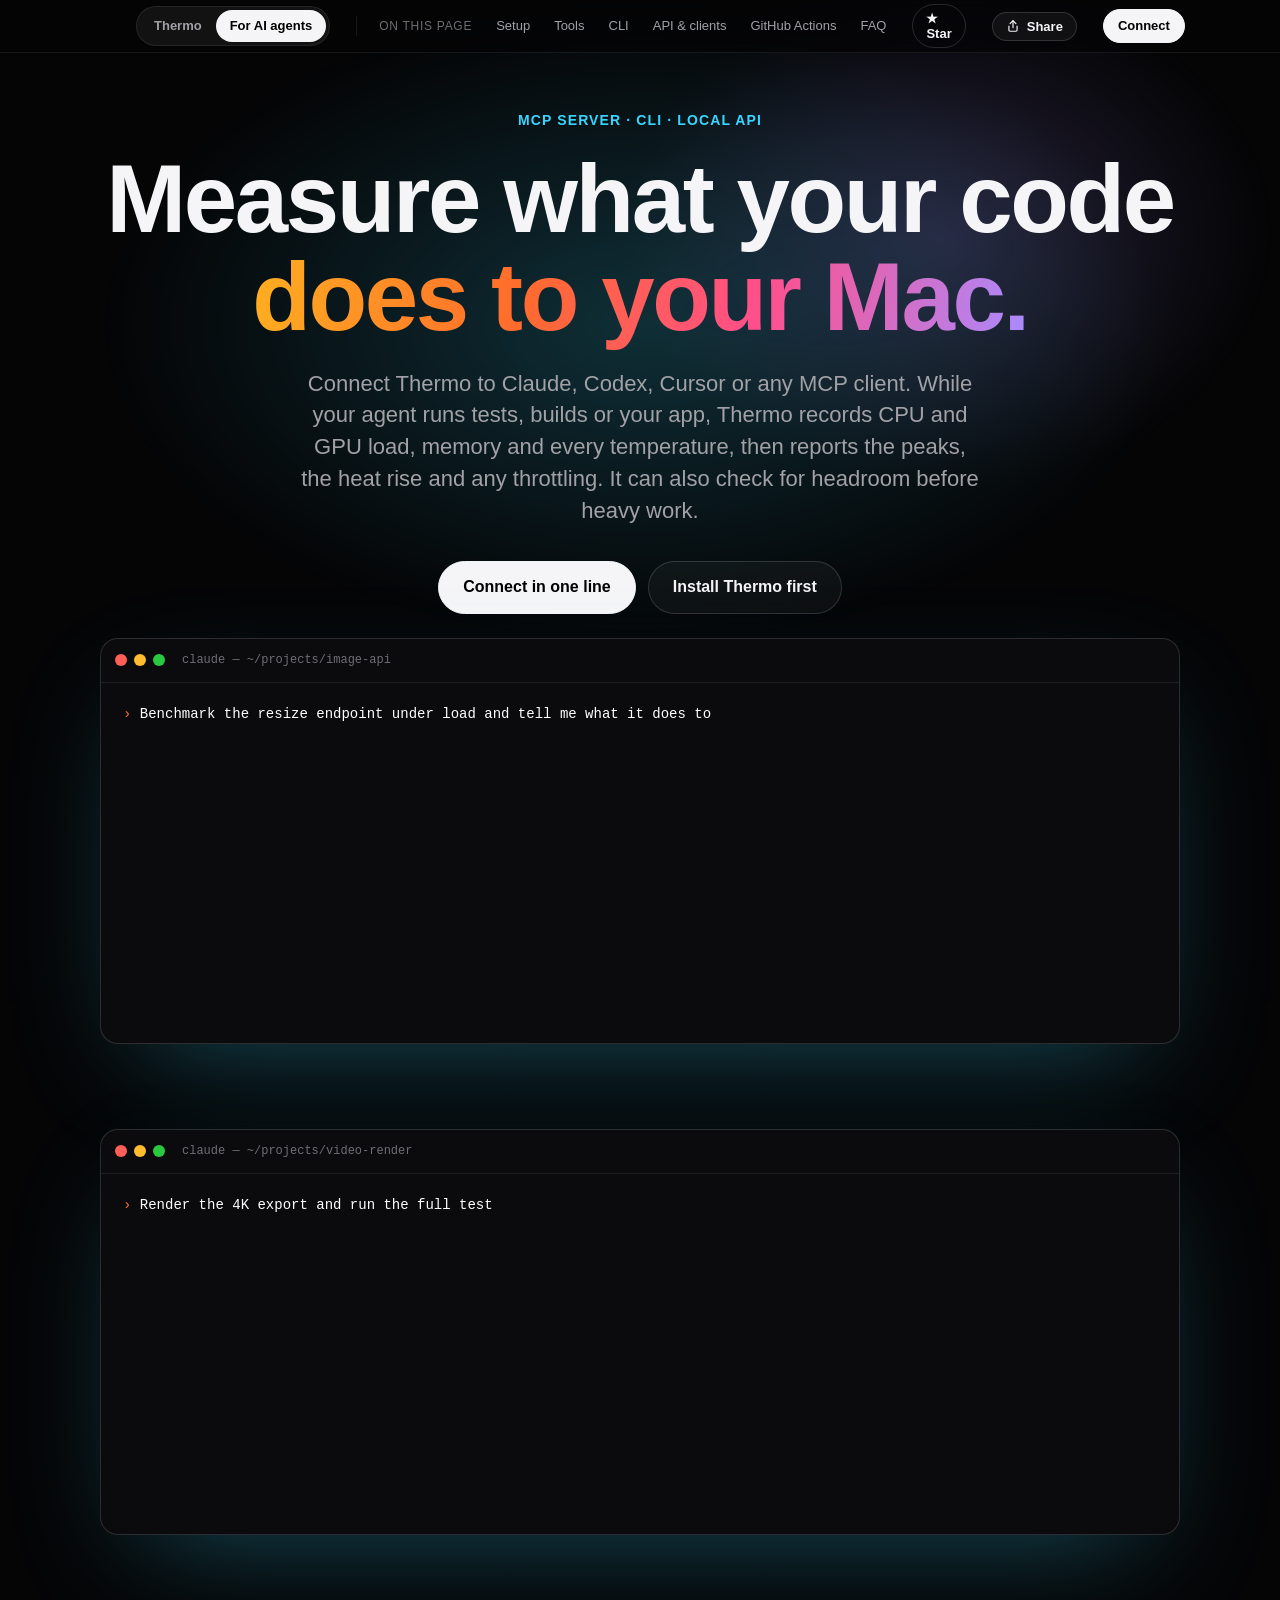
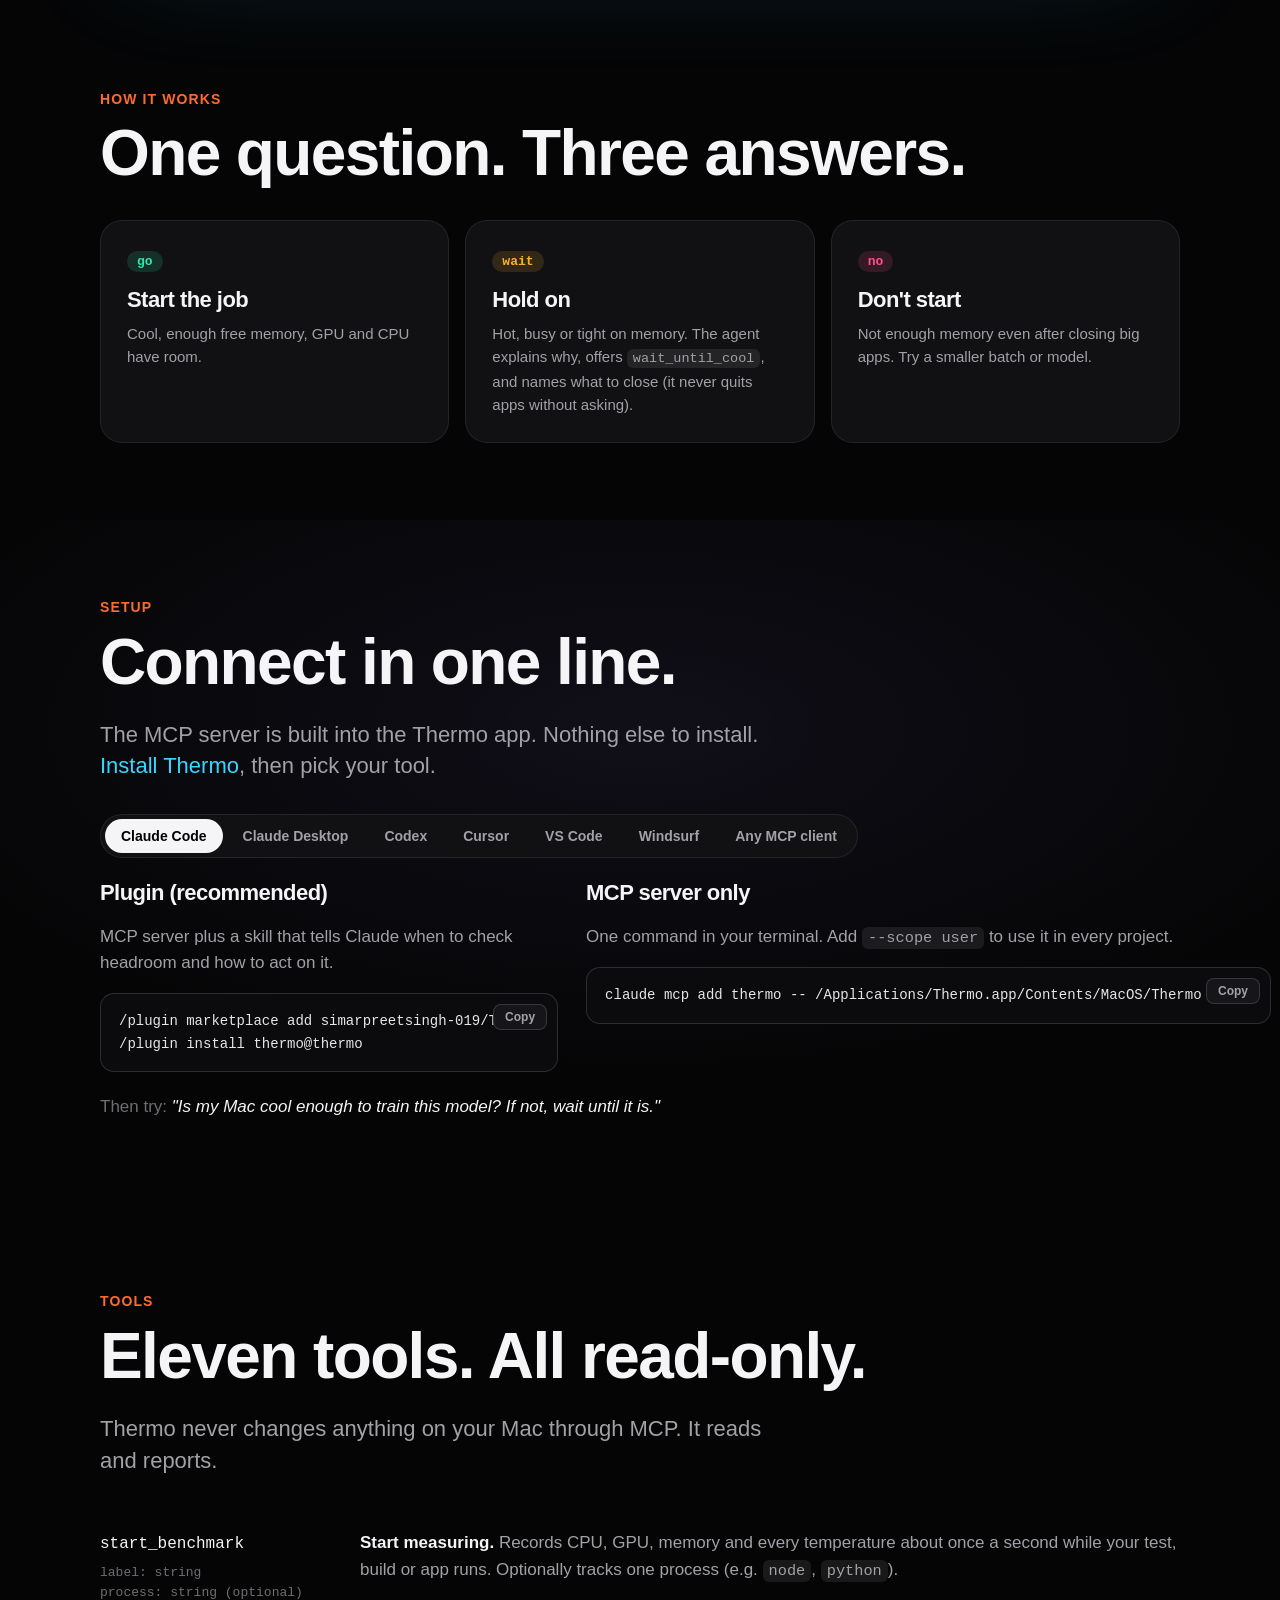
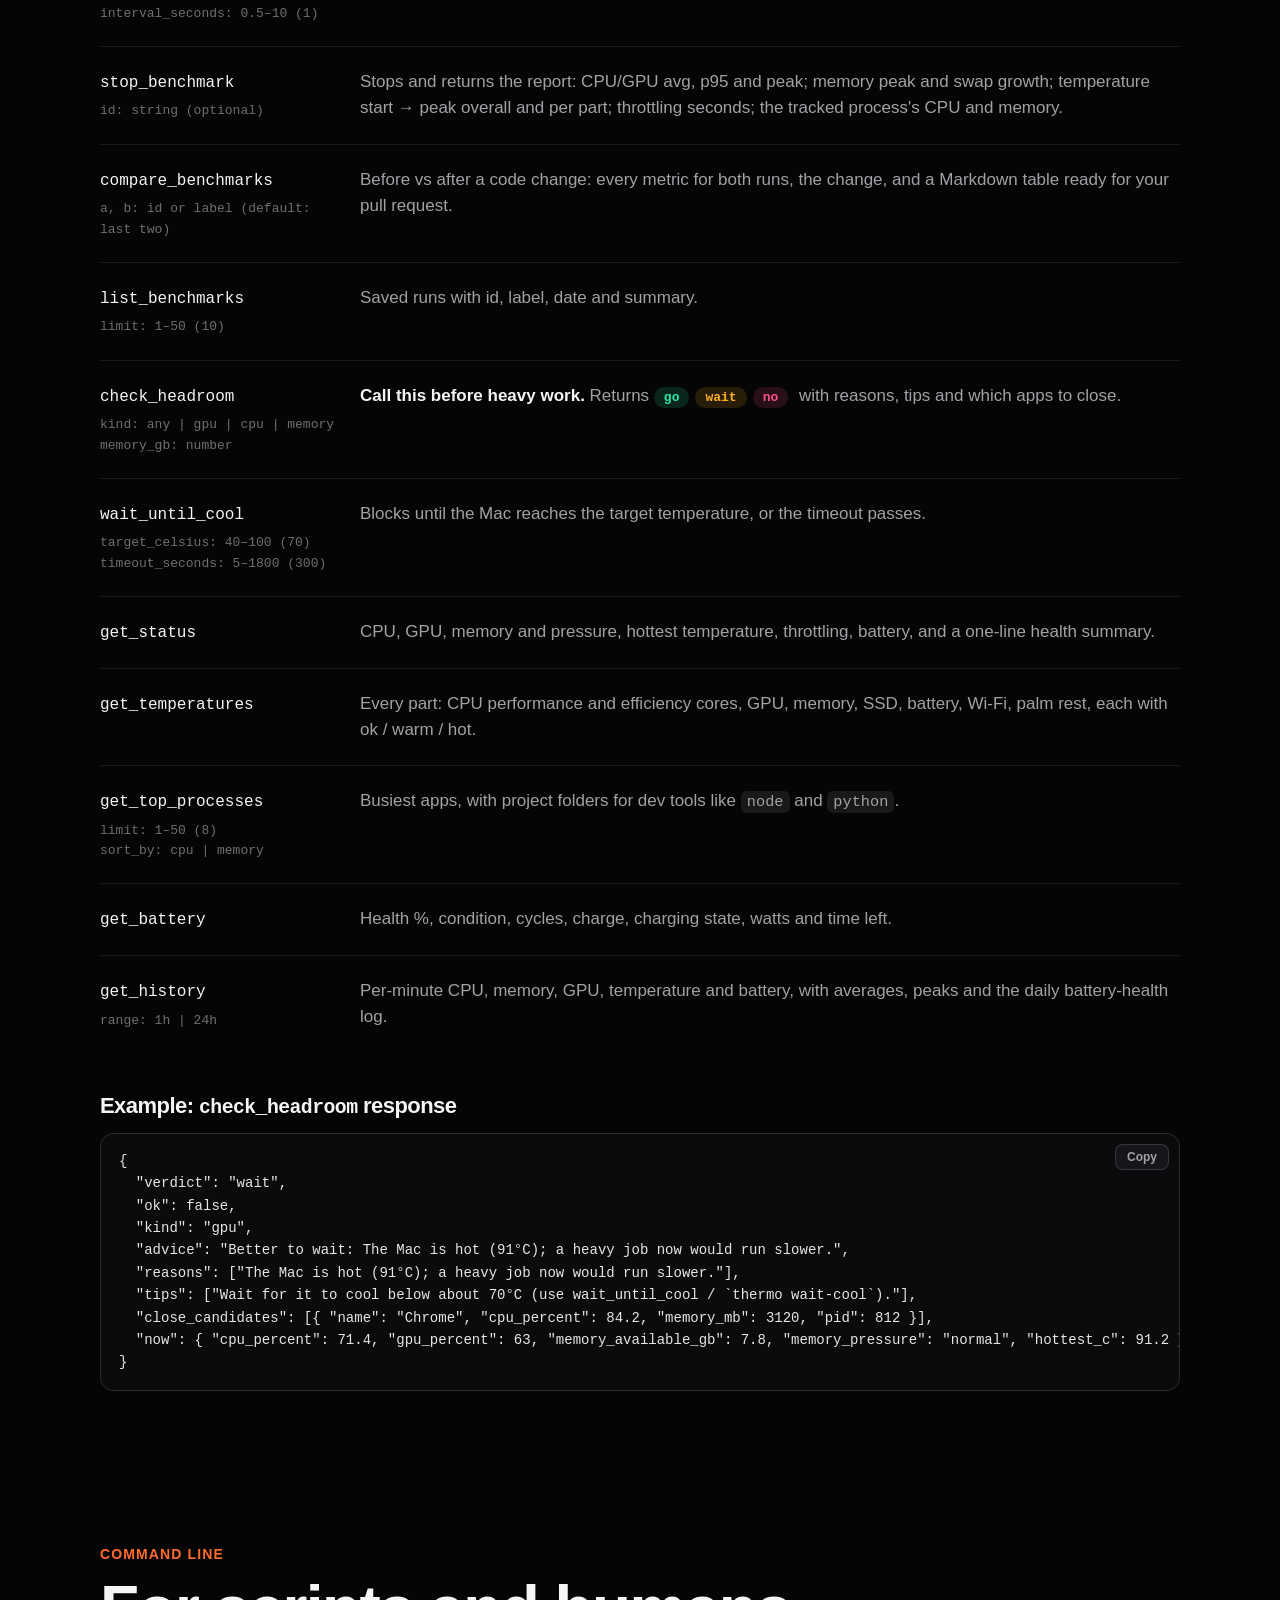
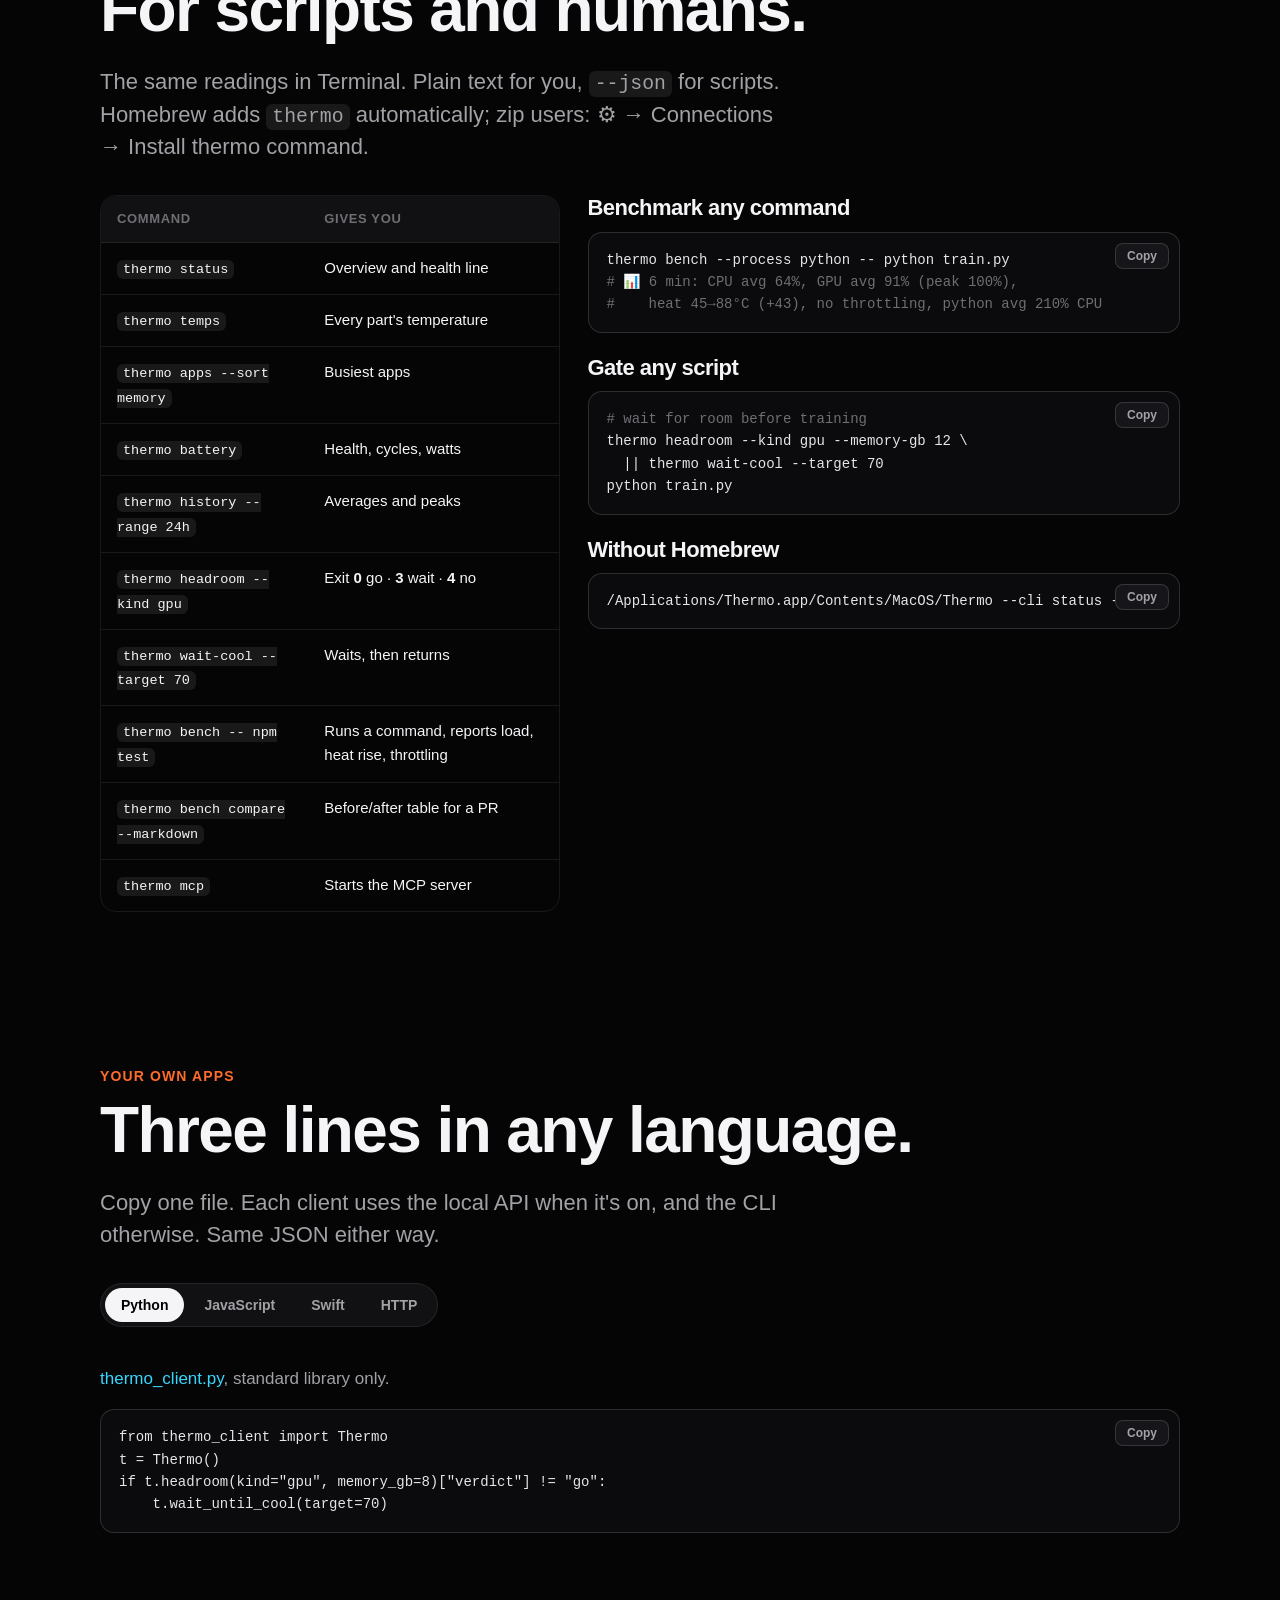
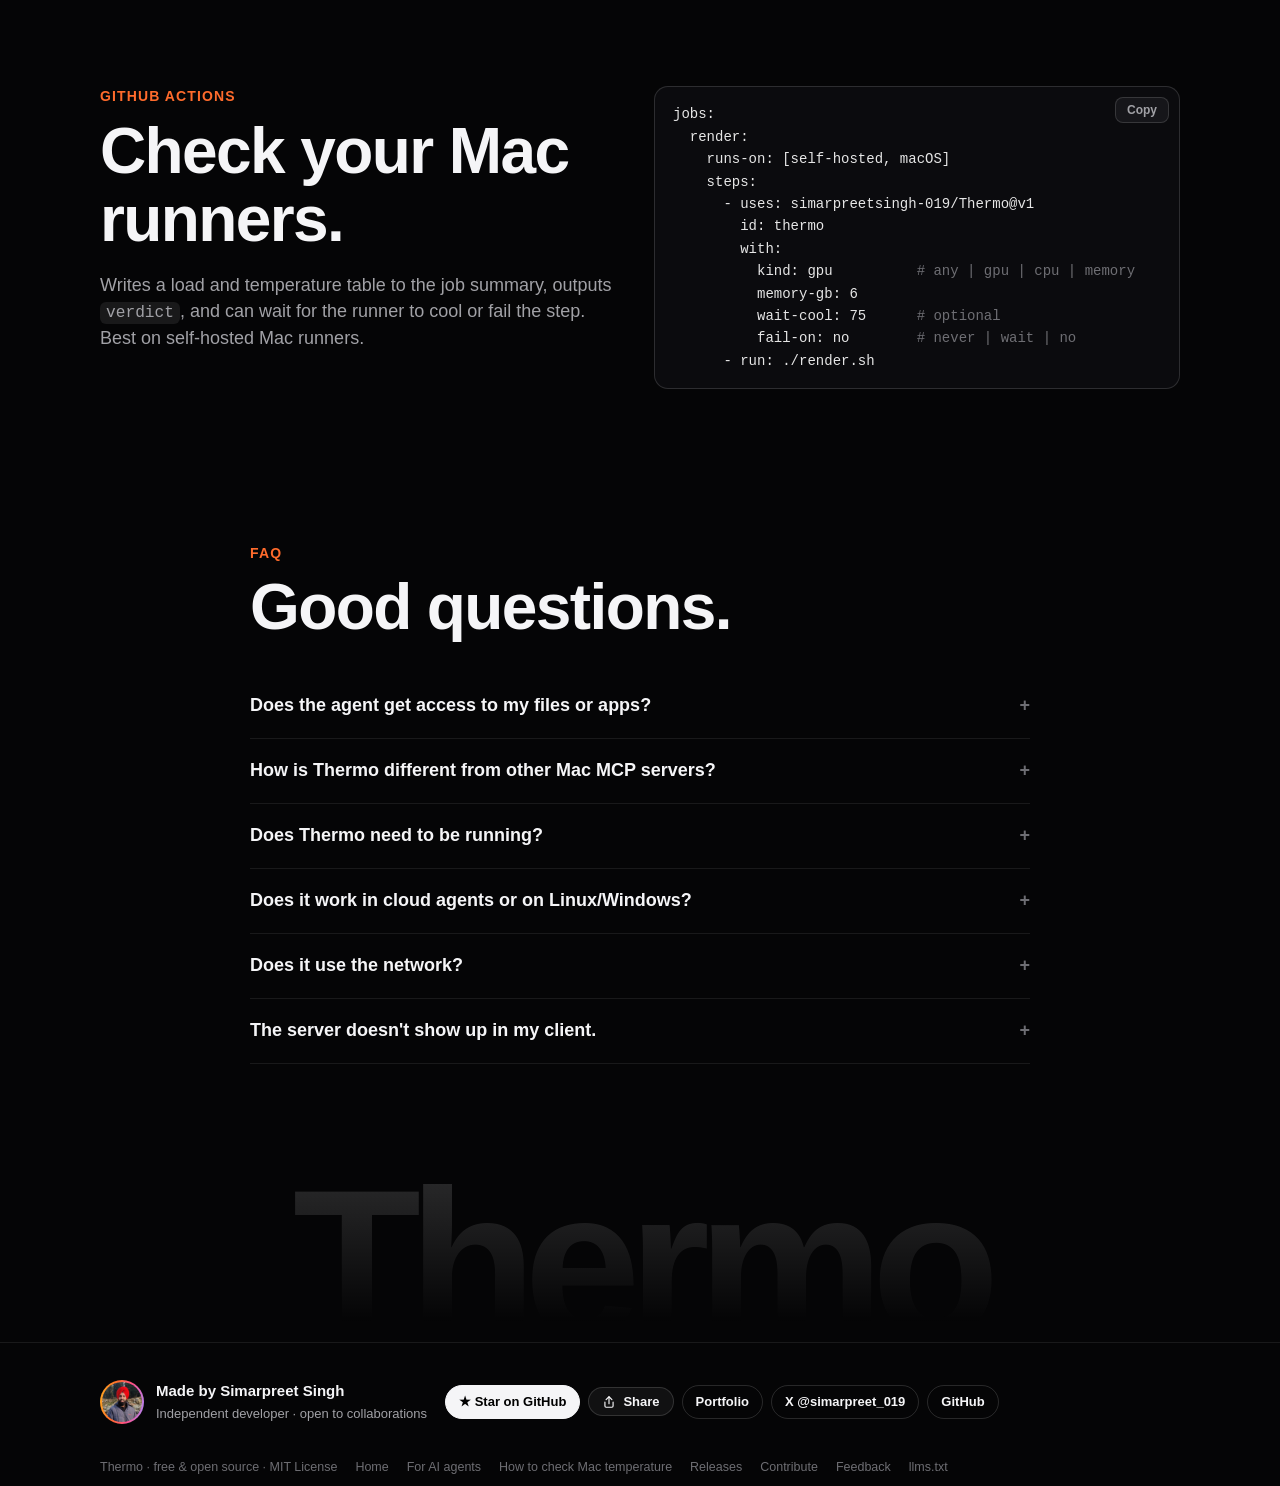
==== commit 4f7248ff: "Site: demo caption on top, wallpaper dock, real CPU stat, per-card hover glow, graph points, 1080p d" ====
--- a/docs/agents.html
+++ b/docs/agents.html
@@ -25,7 +25,7 @@
 <script type="application/ld+json">
 [{"@context": "https://schema.org", "@type": "TechArticle", "headline": "Connect AI agents to Thermo (MCP server for macOS)", "about": "Thermo MCP server: check_headroom, wait_until_cool, get_status, get_temperatures, get_top_processes, get_battery, get_history", "author": {"@type": "Person", "name": "Simarpreet Singh", "url": "https://simarpreetsingh-019.github.io", "image": "https://simarpreetsingh-019.github.io/Thermo/creator.jpg", "sameAs": ["https://x.com/simarpreet_019", "https://github.com/simarpreetsingh-019"]}, "url": "https://simarpreetsingh-019.github.io/Thermo/agents.html", "image": "https://simarpreetsingh-019.github.io/Thermo/og-agents.png"}, {"@context": "https://schema.org", "@type": "FAQPage", "mainEntity": [{"@type": "Question", "name": "Does the agent get access to my files or apps?", "acceptedAnswer": {"@type": "Answer", "text": "No. All eleven tools are read-only system readings. Thermo can't open, change or quit anything through MCP. App names and project folder names are included in process lists; turn that off in ⚙ → Connections → Share app names."}}, {"@type": "Question", "name": "How is Thermo different from other Mac MCP servers?", "acceptedAnswer": {"@type": "Answer", "text": "Most Mac MCP servers give a snapshot of system info, and thermo-control-mcp adds fan control through a root daemon. Thermo is built for benchmarking: start_benchmark, run your tests or build, stop_benchmark, then compare_benchmarks for a before/after Markdown table. It also checks headroom before heavy jobs and waits for the Mac to cool. All 11 tools are read-only, it needs no admin rights or daemon, and it works without the Thermo app running."}}, {"@type": "Question", "name": "Does Thermo need to be running?", "acceptedAnswer": {"@type": "Answer", "text": "No. The MCP server and CLI take their own readings. The Thermo app is only needed for the local HTTP API and for recording history."}}, {"@type": "Question", "name": "Does it work in cloud agents or on Linux/Windows?", "acceptedAnswer": {"@type": "Answer", "text": "Not yet: Thermo reads Mac hardware, so it runs where your Mac is. Windows and Linux support is next on the roadmap."}}, {"@type": "Question", "name": "Does it use the network?", "acceptedAnswer": {"@type": "Answer", "text": "No. MCP and the CLI talk over standard input/output only. The optional API listens on 127.0.0.1, never on your network."}}, {"@type": "Question", "name": "The server doesn't show up in my client.", "acceptedAnswer": {"@type": "Answer", "text": "Check the path exists: ls /Applications/Thermo.app/Contents/MacOS/Thermo. Run thermo status to make sure readings work. In Claude Code, claude mcp list should show thermo ✔ Connected. Still stuck? Open an issue."}}]}, {"@context": "https://schema.org", "@type": "HowTo", "name": "Connect an AI agent to Thermo's MCP server", "step": [{"@type": "HowToStep", "text": "Install Thermo: brew install --cask simarpreetsingh-019/thermo/thermo"}, {"@type": "HowToStep", "text": "Add the MCP server: claude mcp add thermo -- /Applications/Thermo.app/Contents/MacOS/Thermo --mcp (or the same command and args in Codex, Cursor, VS Code or any MCP client)"}, {"@type": "HowToStep", "text": "Ask your agent to benchmark a workload: it calls start_benchmark, runs it, then stop_benchmark for CPU/GPU load, heat rise and throttling."}]}]
 </script>
-<link rel="stylesheet" href="style.css">
+<link rel="stylesheet" href="style.css?v=3">
 <style>
   .split{display:grid;grid-template-columns:1fr 1fr;gap:28px;align-items:start}
   @media (max-width:900px){.split{grid-template-columns:1fr}}
@@ -349,6 +349,7 @@
   </div>
 </section>
 
+<div class="word" aria-hidden="true">Thermo</div>
 <footer class="site" id="about"><div class="wrap">
   <div class="row">
     <a class="me" href="https://simarpreetsingh-019.github.io" title="Simarpreet Singh's portfolio">
@@ -371,6 +372,6 @@
   </div>
 </div></footer>
 
-<script src="site.js"></script>
+<script src="site.js?v=3"></script>
 </body>
 </html>
--- a/docs/style.css
+++ b/docs/style.css
@@ -260,3 +260,31 @@
 .cmp th.me{color:#ff8a4c}
 .cmp .y{color:var(--fg)}
 .cmp td.y::before{content:"● ";color:#2ee6a6;font-size:10px}
+
+/* v2 polish */
+.mac .caption.top{display:flex;align-items:center;justify-content:center;gap:8px;margin:0 0 18px;color:var(--mut);font-size:14px}
+.mac .caption .dot{width:8px;height:8px;border-radius:50%;background:#2ee6a6;box-shadow:0 0 0 0 rgba(46,230,166,.6);animation:pulse 2s infinite}
+@keyframes pulse{70%{box-shadow:0 0 0 8px rgba(46,230,166,0)}100%{box-shadow:0 0 0 0 rgba(46,230,166,0)}}
+.mac .screen{transition:background .6s ease}
+.dock button{width:clamp(14px,3.4vw,40px);aspect-ratio:1;border-radius:22%;background:var(--c);border:0;padding:0;cursor:pointer;transition:transform .18s cubic-bezier(.2,.8,.2,1)}
+.dock button:hover{transform:translateY(-22%) scale(1.25)}
+.dock button.on{box-shadow:0 0 0 2px rgba(255,255,255,.85)}
+.tile-b,.cards .card{transition:transform .35s cubic-bezier(.2,.8,.2,1),border-color .35s,box-shadow .35s}
+.tile-b::before{content:"";position:absolute;inset:0;border-radius:inherit;pointer-events:none;opacity:0;transition:opacity .35s;background:radial-gradient(420px circle at var(--mx,50%) var(--my,0%),color-mix(in srgb,var(--glow,#ff6b2c) 16%,transparent),transparent 60%)}
+.tile-b:hover,.cards .card:hover{transform:translateY(-6px);border-color:var(--line2);box-shadow:0 30px 70px -30px rgba(255,107,44,.35)}
+.tile-b:hover{border-color:color-mix(in srgb,var(--glow,#ff6b2c) 45%,transparent);box-shadow:0 30px 70px -30px color-mix(in srgb,var(--glow,#ff6b2c) 55%,transparent)}
+.tile-b:hover::before{opacity:1}
+.tile-b .big{font-size:clamp(52px,5.4vw,92px)}
+.frame video{display:block;width:100%;height:auto;background:#000}
+a.chip{transition:transform .2s,border-color .2s,background .2s}
+a.chip:hover{text-decoration:none;transform:translateY(-3px);border-color:var(--c,var(--line2));background:var(--card2)}
+.marquee:hover .track{animation-play-state:paused}
+.cards.c4{grid-template-columns:repeat(4,1fr)}
+@media (max-width:1000px){.cards.c4{grid-template-columns:repeat(2,1fr)}}
+@media (max-width:560px){.cards.c4{grid-template-columns:1fr}}
+.word{font-size:clamp(72px,17vw,210px);font-weight:800;letter-spacing:-.06em;line-height:.8;text-align:center;margin:40px 0 -6px;background:linear-gradient(180deg,rgba(255,255,255,.14),transparent 85%);-webkit-background-clip:text;background-clip:text;color:transparent;user-select:none;overflow:hidden}
+@media (prefers-reduced-motion:reduce){.tile-b:hover,.cards .card:hover,a.chip:hover{transform:none}.mac .caption .dot{animation:none}}
+.tile-b .viz{position:relative}
+.spot{position:absolute;width:10px;height:10px;margin:-5px 0 0 -5px;border-radius:50%;background:#fff;box-shadow:0 0 0 3px var(--sc),0 0 14px var(--sc);pointer-events:none;opacity:0;transition:opacity .15s}
+.spot-l{position:absolute;transform:translate(-50%,-140%);padding:3px 8px;border-radius:8px;background:rgba(0,0,0,.75);border:1px solid var(--line2);font:600 12px/1.3 -apple-system,sans-serif;color:#fff;white-space:nowrap;pointer-events:none;opacity:0;transition:opacity .15s}
+.viz:hover .spot,.viz:hover .spot-l{opacity:1}
